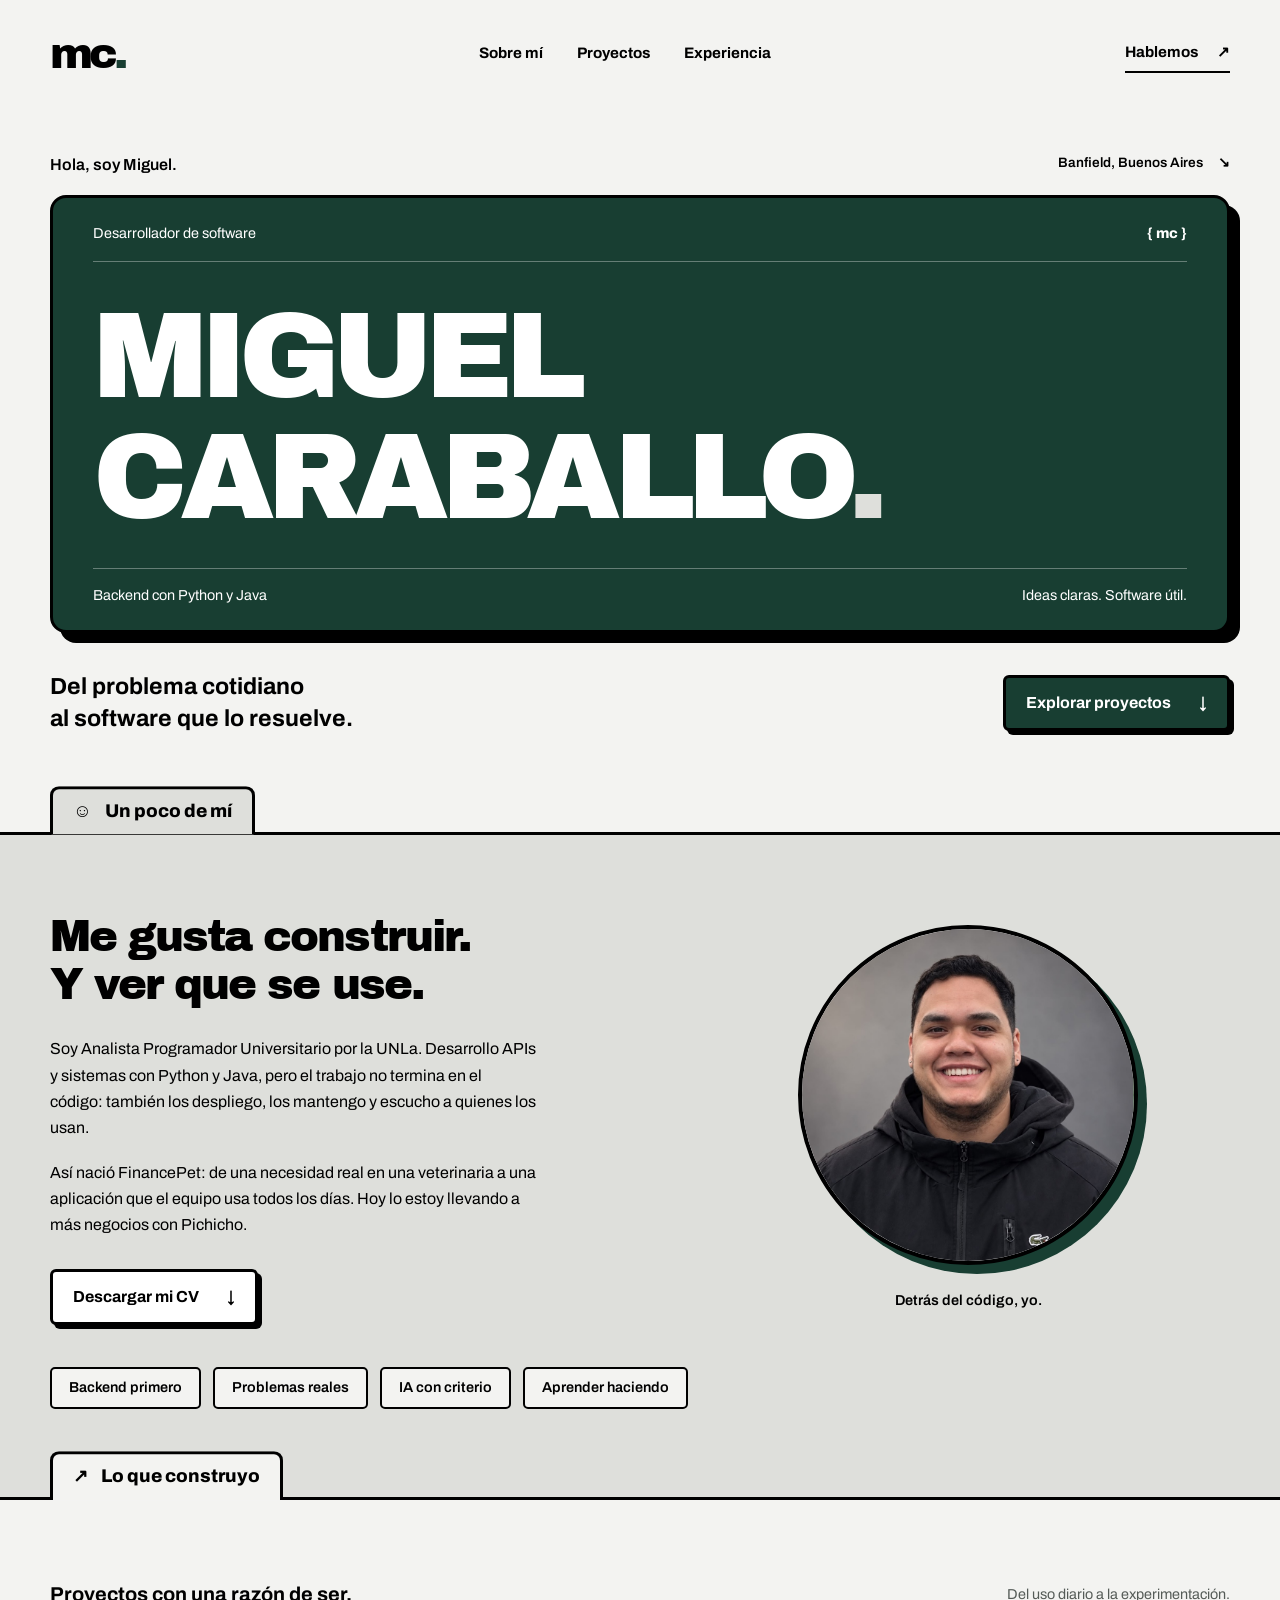
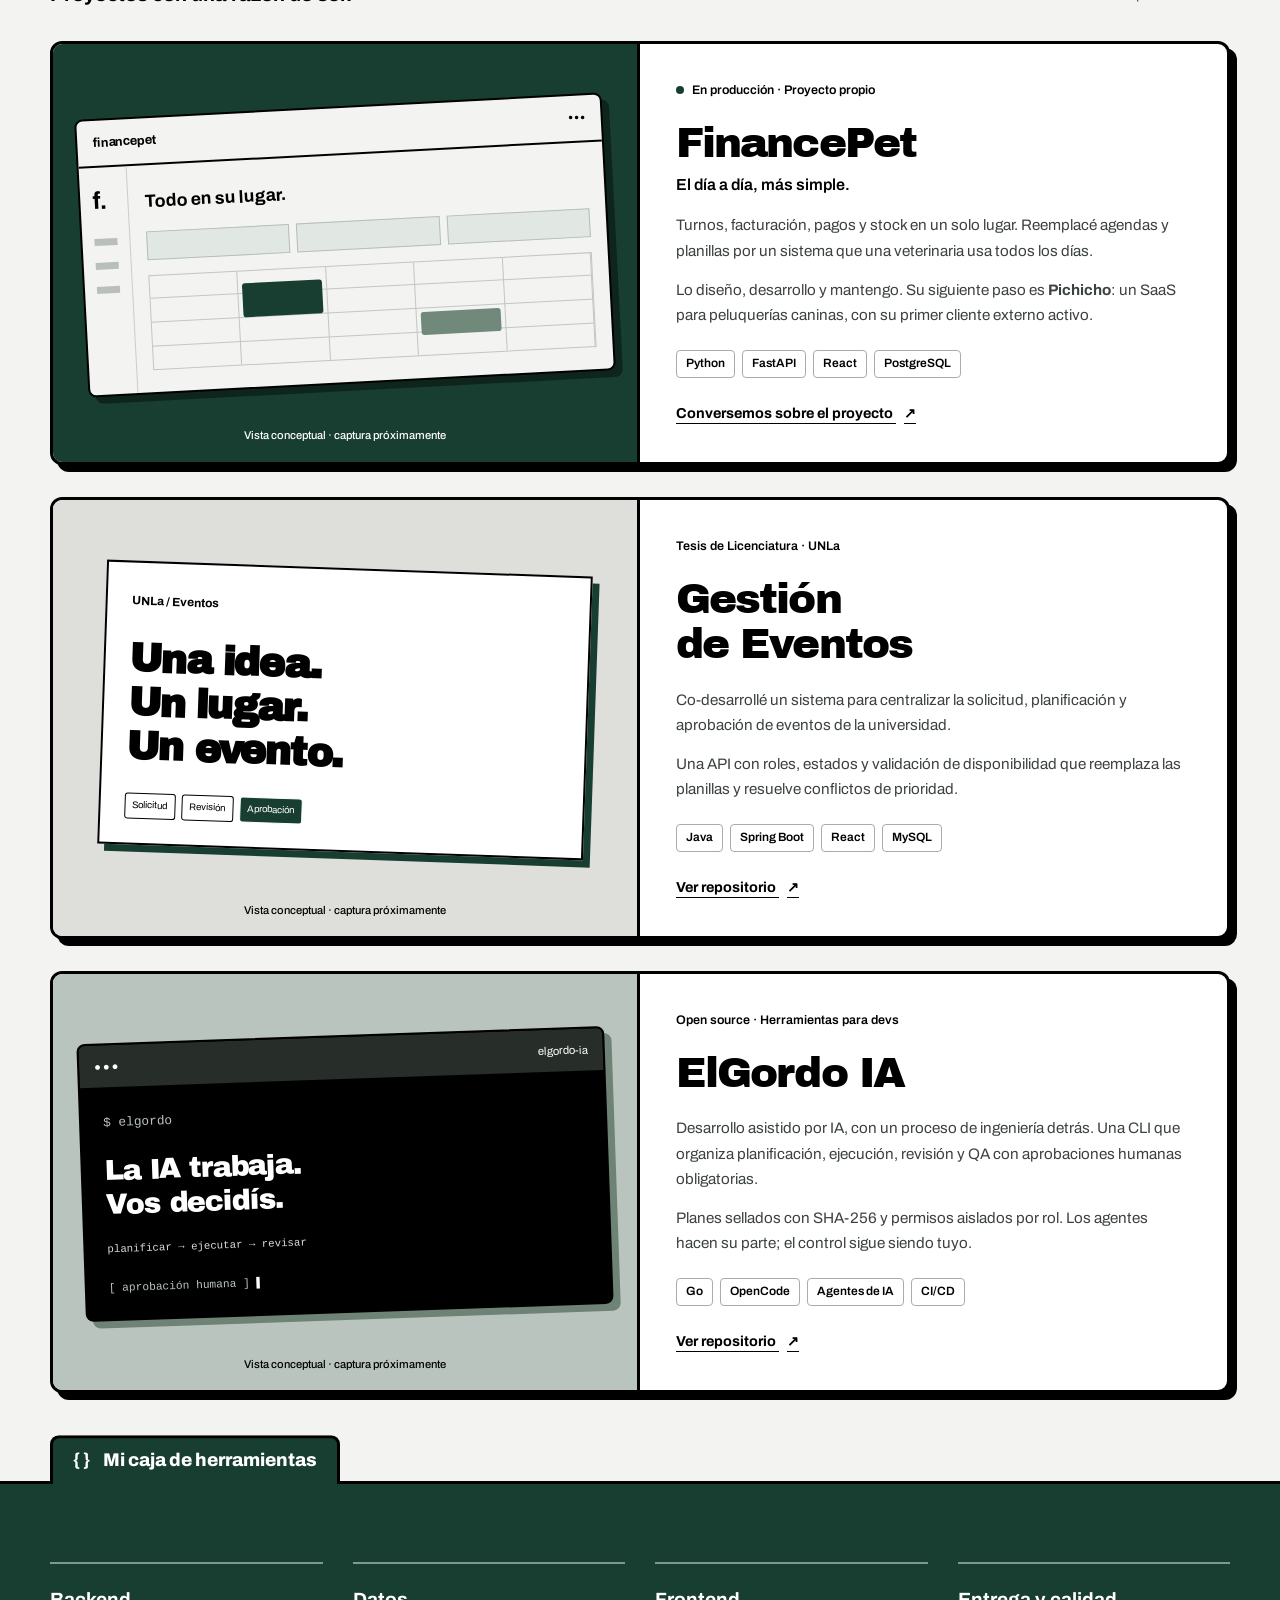
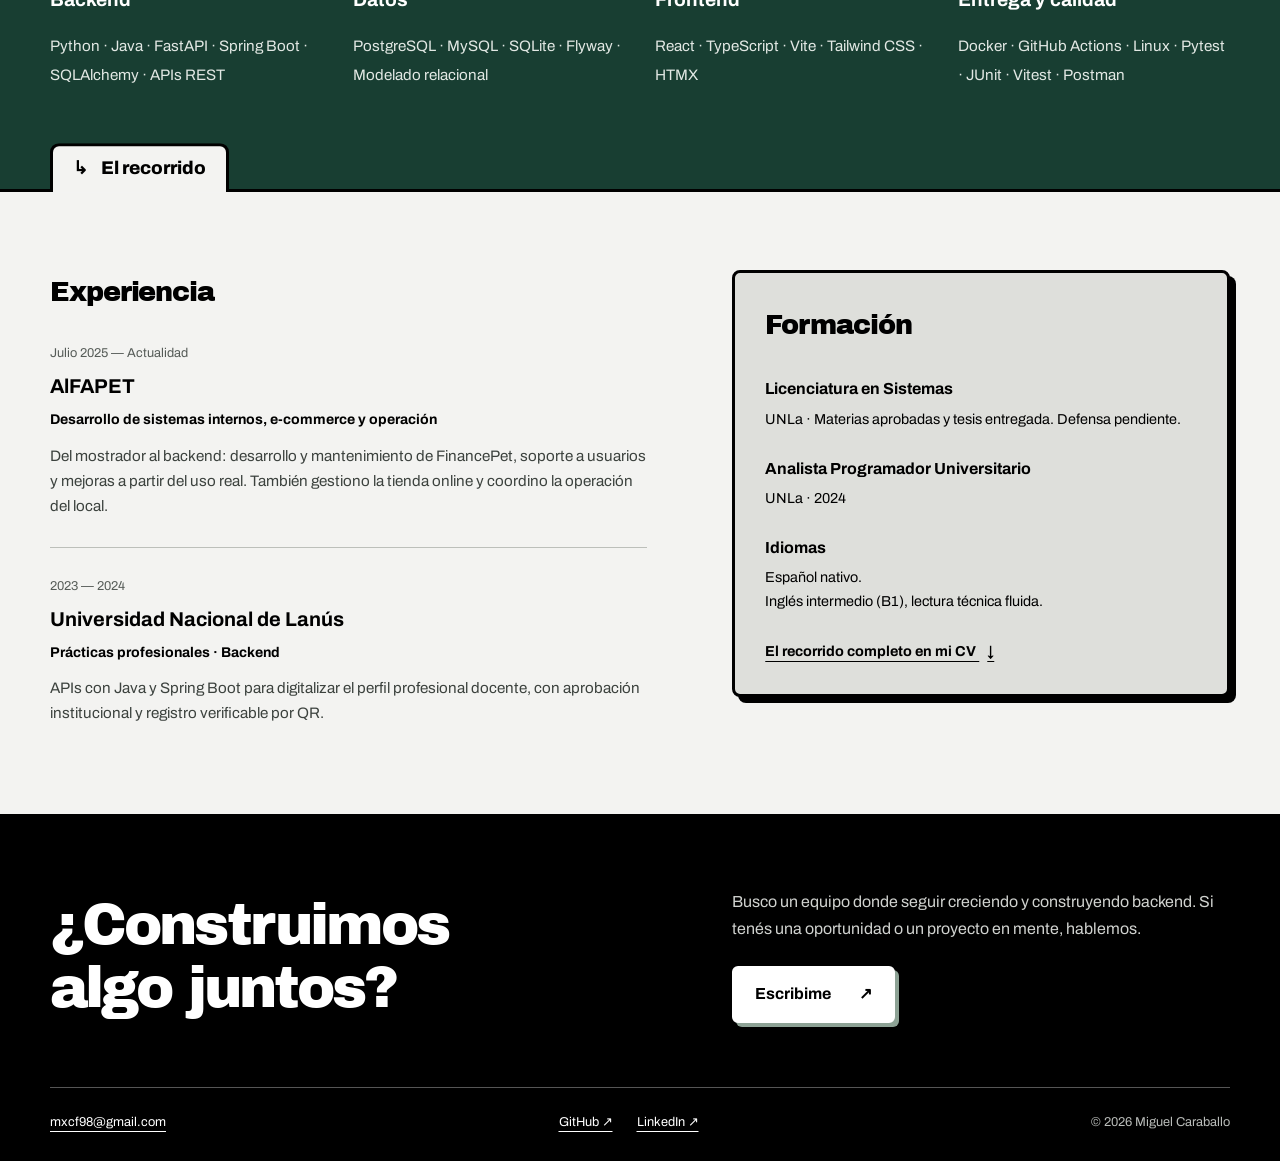
==== index.html @ 1613df88 "Rediseña el portfolio con identidad verde, retrato circular y proyectos visuales" ====
<!doctype html>
<html lang="es">
  <head>
    <meta charset="utf-8" />
    <meta name="viewport" content="width=device-width, initial-scale=1" />
    <title>Miguel Caraballo — Desarrollo de software</title>
    <meta
      name="description"
      content="Soy Miguel, desarrollador backend con Python y Java. Construyo sistemas de gestión, APIs y herramientas para desarrolladores. Conocé mis proyectos."
    />
    <link rel="canonical" href="https://miguelecf.github.io/" />
    <meta property="og:type" content="website" />
    <meta
      property="og:title"
      content="Miguel Caraballo — Desarrollo de software"
    />
    <meta
      property="og:description"
      content="Del problema cotidiano al software que lo resuelve. Python, Java y proyectos propios."
    />
    <meta property="og:url" content="https://miguelecf.github.io/" />
    <meta
      property="og:image"
      content="https://miguelecf.github.io/assets/og.jpg"
    />
    <meta name="theme-color" content="#183e32" />
    <link rel="icon" href="assets/favicon.svg" type="image/svg+xml" />
    <link rel="preconnect" href="https://fonts.googleapis.com" />
    <link rel="preconnect" href="https://fonts.gstatic.com" crossorigin />
    <link
      href="https://fonts.googleapis.com/css2?family=Archivo:wght@400;500;600;700;800;900&family=Archivo+Black&display=swap"
      rel="stylesheet"
    />
    <link rel="stylesheet" href="styles.css" />
  </head>
  <body>
    <a class="skip" href="#contenido">Saltar al contenido</a>
    <header class="site-header wrap">
      <a class="mark" href="#inicio" aria-label="Miguel Caraballo, inicio"
        >mc<span aria-hidden="true">.</span></a
      >
      <nav aria-label="Principal">
        <a href="#sobre-mi">Sobre mí</a><a href="#proyectos">Proyectos</a
        ><a href="#experiencia">Experiencia</a>
      </nav>
      <a class="nav-contact" href="#contacto"
        >Hablemos <span aria-hidden="true">↗</span></a
      >
    </header>
    <main id="contenido">
      <section class="hero wrap" id="inicio" aria-labelledby="nombre">
        <div class="intro">
          <span>Hola, soy Miguel.</span
          ><span>Banfield, Buenos Aires <span aria-hidden="true">↘</span></span>
        </div>
        <div class="nameplate">
          <div class="nameplate-top">
            <span>Desarrollador de software</span
            ><span aria-hidden="true">{ mc }</span>
          </div>
          <h1 id="nombre">
            MIGUEL<br />CARABALLO<span class="name-dot">.</span>
          </h1>
          <div class="nameplate-bottom">
            <span>Backend con Python y Java</span
            ><span>Ideas claras. Software útil.</span>
          </div>
        </div>
        <div class="hero-bottom">
          <p>Del problema cotidiano<br />al software que lo resuelve.</p>
          <a class="button" href="#proyectos"
            >Explorar proyectos <span aria-hidden="true">↓</span></a
          >
        </div>
      </section>

      <section class="about band" id="sobre-mi" aria-labelledby="about-title">
        <div class="wrap">
          <h2 class="section-tab" id="about-title">
            <span aria-hidden="true">☺</span> Un poco de mí
          </h2>
          <div class="about-grid">
            <div class="about-copy">
              <h3>Me gusta construir.<br />Y ver que se use.</h3>
              <p>
                Soy Analista Programador Universitario por la UNLa. Desarrollo
                APIs y sistemas con Python y Java, pero el trabajo no termina en
                el código: también los despliego, los mantengo y escucho a
                quienes los usan.
              </p>
              <p>
                Así nació FinancePet: de una necesidad real en una veterinaria a
                una aplicación que el equipo usa todos los días. Hoy lo estoy
                llevando a más negocios con Pichicho.
              </p>
              <a
                class="button button-light"
                href="assets/CV%20Miguel%20Caraballo%20(ES).pdf"
                download
                >Descargar mi CV <span aria-hidden="true">↓</span></a
              >
            </div>
            <div class="portrait-area">
              <figure class="portrait">
                <img
                  src="assets/miguel-caraballo.jpg"
                  alt="Miguel Caraballo"
                  width="900"
                  height="900"
                />
              </figure>
              <p class="portrait-note">Detrás del código, yo.</p>
            </div>
          </div>
          <ul class="about-tags" aria-label="Mis intereses profesionales">
            <li>Backend primero</li>
            <li>Problemas reales</li>
            <li>IA con criterio</li>
            <li>Aprender haciendo</li>
          </ul>
        </div>
      </section>

      <section
        class="work band"
        id="proyectos"
        aria-labelledby="projects-title"
      >
        <div class="wrap">
          <h2 class="section-tab" id="projects-title">
            <span aria-hidden="true">↗</span> Lo que construyo
          </h2>
          <div class="section-intro">
            <p>Proyectos con una razón de ser.</p>
            <span>Del uso diario a la experimentación.</span>
          </div>
          <article class="project project-featured">
            <!-- Captura: reemplazar el contenido de .project-preview por <img src="assets/projects/financepet.webp" alt="Agenda de turnos de FinancePet" width="1440" height="900" loading="lazy"> -->
            <div class="project-preview preview-finance">
              <div class="preview-window" aria-hidden="true">
                <div class="window-bar">
                  <span>financepet</span><span>•••</span>
                </div>
                <div class="calendar-demo">
                  <div class="demo-rail"><b>f.</b><i></i><i></i><i></i></div>
                  <div class="demo-content">
                    <strong>Todo en su lugar.</strong>
                    <div class="demo-stats"><i></i><i></i><i></i></div>
                    <div class="demo-calendar">
                      <i></i><i></i><i></i><i></i><i></i>
                    </div>
                  </div>
                </div>
              </div>
              <span class="preview-caption"
                >Vista conceptual · captura próximamente</span
              >
            </div>
            <div class="project-copy">
              <p class="project-context">
                <span class="status-dot" aria-hidden="true"></span> En
                producción · Proyecto propio
              </p>
              <h3>
                FinancePet<span class="project-subtitle"
                  >El día a día, más simple.</span
                >
              </h3>
              <p>
                Turnos, facturación, pagos y stock en un solo lugar. Reemplacé
                agendas y planillas por un sistema que una veterinaria usa todos
                los días.
              </p>
              <p>
                Lo diseño, desarrollo y mantengo. Su siguiente paso es
                <strong>Pichicho</strong>: un SaaS para peluquerías caninas, con
                su primer cliente externo activo.
              </p>
              <ul class="stack" aria-label="Tecnologías de FinancePet">
                <li>Python</li>
                <li>FastAPI</li>
                <li>React</li>
                <li>PostgreSQL</li>
              </ul>
              <a
                class="text-link"
                href="mailto:mxcf98@gmail.com?subject=Quiero%20conocer%20FinancePet"
                >Conversemos sobre el proyecto
                <span aria-hidden="true">↗</span></a
              >
            </div>
          </article>
          <article class="project">
            <!-- Captura: usar assets/projects/gestion-eventos.webp. Instrucciones en assets/projects/README.md. -->
            <div class="project-preview preview-events">
              <div class="event-demo" aria-hidden="true">
                <span>UNLa / Eventos</span
                ><strong>Una idea.<br />Un lugar.<br />Un evento.</strong>
                <div class="event-steps">
                  <span>Solicitud</span><span>Revisión</span
                  ><span>Aprobación</span>
                </div>
              </div>
              <span class="preview-caption"
                >Vista conceptual · captura próximamente</span
              >
            </div>
            <div class="project-copy">
              <p class="project-context">Tesis de Licenciatura · UNLa</p>
              <h3>Gestión<br />de Eventos</h3>
              <p>
                Co-desarrollé un sistema para centralizar la solicitud,
                planificación y aprobación de eventos de la universidad.
              </p>
              <p>
                Una API con roles, estados y validación de disponibilidad que
                reemplaza las planillas y resuelve conflictos de prioridad.
              </p>
              <ul class="stack" aria-label="Tecnologías de Gestión de Eventos">
                <li>Java</li>
                <li>Spring Boot</li>
                <li>React</li>
                <li>MySQL</li>
              </ul>
              <a
                class="text-link"
                href="https://github.com/miguelecf/gestion-eventos-mvp"
                >Ver repositorio <span aria-hidden="true">↗</span></a
              >
            </div>
          </article>
          <article class="project">
            <!-- Captura: usar assets/projects/elgordo-ia.webp. Instrucciones en assets/projects/README.md. -->
            <div class="project-preview preview-gordo">
              <div class="terminal-demo" aria-hidden="true">
                <div class="terminal-bar">
                  <span>● ● ●</span><span>elgordo-ia</span>
                </div>
                <div class="terminal-body">
                  <span>$ elgordo</span
                  ><strong>La IA trabaja.<br />Vos decidís.</strong>
                  <p>planificar → ejecutar → revisar</p>
                  <div class="terminal-gate">
                    [ aprobación humana ] <span>▌</span>
                  </div>
                </div>
              </div>
              <span class="preview-caption"
                >Vista conceptual · captura próximamente</span
              >
            </div>
            <div class="project-copy">
              <p class="project-context">
                Open source · Herramientas para devs
              </p>
              <h3>ElGordo IA</h3>
              <p>
                Desarrollo asistido por IA, con un proceso de ingeniería detrás.
                Una CLI que organiza planificación, ejecución, revisión y QA con
                aprobaciones humanas obligatorias.
              </p>
              <p>
                Planes sellados con SHA-256 y permisos aislados por rol. Los
                agentes hacen su parte; el control sigue siendo tuyo.
              </p>
              <ul class="stack" aria-label="Tecnologías de ElGordo IA">
                <li>Go</li>
                <li>OpenCode</li>
                <li>Agentes de IA</li>
                <li>CI/CD</li>
              </ul>
              <a
                class="text-link"
                href="https://github.com/miguelecf/elgordo-ia"
                >Ver repositorio <span aria-hidden="true">↗</span></a
              >
            </div>
          </article>
        </div>
      </section>

      <section
        class="toolbox band"
        id="habilidades"
        aria-labelledby="skills-title"
      >
        <div class="wrap">
          <h2 class="section-tab" id="skills-title">
            <span aria-hidden="true">{ }</span> Mi caja de herramientas
          </h2>
          <div class="skills-grid">
            <div>
              <h3>Backend</h3>
              <p>
                Python · Java · FastAPI · Spring Boot · SQLAlchemy · APIs REST
              </p>
            </div>
            <div>
              <h3>Datos</h3>
              <p>PostgreSQL · MySQL · SQLite · Flyway · Modelado relacional</p>
            </div>
            <div>
              <h3>Frontend</h3>
              <p>React · TypeScript · Vite · Tailwind CSS · HTMX</p>
            </div>
            <div>
              <h3>Entrega y calidad</h3>
              <p>
                Docker · GitHub Actions · Linux · Pytest · JUnit · Vitest ·
                Postman
              </p>
            </div>
          </div>
        </div>
      </section>

      <section
        class="experience band"
        id="experiencia"
        aria-labelledby="experience-title"
      >
        <div class="wrap">
          <h2 class="section-tab" id="experience-title">
            <span aria-hidden="true">↳</span> El recorrido
          </h2>
          <div class="experience-grid">
            <div>
              <h3 class="column-title">Experiencia</h3>
              <article class="job">
                <p class="date">Julio 2025 — Actualidad</p>
                <h4>AlFAPET</h4>
                <p class="job-role">
                  Desarrollo de sistemas internos, e-commerce y operación
                </p>
                <p>
                  Del mostrador al backend: desarrollo y mantenimiento de
                  FinancePet, soporte a usuarios y mejoras a partir del uso
                  real. También gestiono la tienda online y coordino la
                  operación del local.
                </p>
              </article>
              <article class="job">
                <p class="date">2023 — 2024</p>
                <h4>Universidad Nacional de Lanús</h4>
                <p class="job-role">Prácticas profesionales · Backend</p>
                <p>
                  APIs con Java y Spring Boot para digitalizar el perfil
                  profesional docente, con aprobación institucional y registro
                  verificable por QR.
                </p>
              </article>
            </div>
            <aside class="education">
              <h3>Formación</h3>
              <div>
                <h4>Licenciatura en Sistemas</h4>
                <p>
                  UNLa · Materias aprobadas y tesis entregada. Defensa
                  pendiente.
                </p>
              </div>
              <div>
                <h4>Analista Programador Universitario</h4>
                <p>UNLa · 2024</p>
              </div>
              <div>
                <h4>Idiomas</h4>
                <p>
                  Español nativo.<br />Inglés intermedio (B1), lectura técnica
                  fluida.
                </p>
              </div>
              <a
                class="text-link"
                href="assets/CV%20Miguel%20Caraballo%20(ES).pdf"
                download
                >El recorrido completo en mi CV
                <span aria-hidden="true">↓</span></a
              >
            </aside>
          </div>
        </div>
      </section>
    </main>
    <footer id="contacto" class="contact">
      <div class="wrap">
        <div class="contact-grid">
          <h2>¿Construimos<br />algo juntos?</h2>
          <div>
            <p>
              Busco un equipo donde seguir creciendo y construyendo backend. Si
              tenés una oportunidad o un proyecto en mente, hablemos.
            </p>
            <a class="button button-light" href="mailto:mxcf98@gmail.com"
              >Escribime <span aria-hidden="true">↗</span></a
            >
          </div>
        </div>
        <div class="footer-bottom">
          <a href="mailto:mxcf98@gmail.com">mxcf98@gmail.com</a>
          <div>
            <a href="https://github.com/miguelecf">GitHub ↗</a
            ><a href="https://www.linkedin.com/in/miguel-caraballo-/"
              >LinkedIn ↗</a
            >
          </div>
          <span>© 2026 Miguel Caraballo</span>
        </div>
      </div>
    </footer>
  </body>
</html>
---- styles.css ----
:root {
  --black: #000;
  --white: #fff;
  --paper: #f3f3f1;
  --gray: #dedfdb;
  --muted: #555b57;
  --forest: #183e32;
  --line: 3px solid var(--black);
  --display: "Archivo Black", "Arial Black", sans-serif;
  --sans: "Archivo", Arial, sans-serif;
}
*,
*::before,
*::after {
  box-sizing: border-box;
}
html {
  scroll-behavior: smooth;
  scroll-padding-top: 2rem;
}
body {
  margin: 0;
  background: var(--paper);
  color: var(--black);
  font-family: var(--sans);
  font-size: 1rem;
  line-height: 1.65;
  -webkit-font-smoothing: antialiased;
}
h1,
h2,
h3,
h4,
p,
figure {
  margin: 0;
}
a {
  color: inherit;
  text-underline-offset: 5px;
}
button,
a {
  -webkit-tap-highlight-color: transparent;
}
a:hover {
  text-decoration-thickness: 2px;
}
img {
  display: block;
  max-width: 100%;
  height: auto;
}
::selection {
  background: var(--forest);
  color: var(--white);
}
:focus-visible {
  outline: 3px solid currentColor;
  outline-offset: 6px;
}
.wrap {
  width: min(1180px, calc(100% - 96px));
  margin-inline: auto;
}
.skip {
  position: fixed;
  top: 10px;
  left: 10px;
  transform: translateY(-150%);
  background: white;
  border: var(--line);
  padding: 10px;
  z-index: 20;
}
.skip:focus {
  transform: none;
}
.site-header {
  height: 108px;
  display: flex;
  align-items: center;
  justify-content: space-between;
  gap: 24px;
}
.mark {
  font-family: var(--display);
  font-size: 2.7rem;
  letter-spacing: -4px;
  text-decoration: none;
  line-height: 1;
}
.mark span {
  color: var(--forest);
}
nav {
  display: flex;
  gap: 34px;
}
nav a,
.nav-contact {
  font-size: 0.95rem;
  font-weight: 700;
  text-decoration: none;
}
.nav-contact {
  border-bottom: 2px solid;
  padding-block: 5px;
}
.nav-contact span {
  margin-left: 16px;
}
.hero {
  padding-top: 44px;
  padding-bottom: 96px;
}
.intro {
  display: flex;
  justify-content: space-between;
  font-weight: 600;
  margin-bottom: 17px;
}
.intro span:last-child {
  font-size: 0.85rem;
}
.intro span span {
  margin-left: 12px;
}
.nameplate {
  background: var(--forest);
  color: var(--white);
  border: var(--line);
  border-radius: 16px;
  box-shadow: 10px 10px 0 var(--black);
  padding: 24px 40px 22px;
}
.nameplate-top,
.nameplate-bottom {
  display: flex;
  justify-content: space-between;
  gap: 12px;
  font-size: 0.9rem;
}
.nameplate-top {
  border-bottom: 1px solid #ffffff55;
  padding-bottom: 15px;
}
.nameplate-top span:last-child {
  font-weight: 800;
}
h1 {
  font-family: var(--display);
  font-weight: 400;
  line-height: 0.99;
  font-size: clamp(4rem, 9.5vw, 8rem);
  letter-spacing: -0.065em;
  padding: 35px 0 30px;
}
.name-dot {
  color: var(--gray);
}
.nameplate-bottom {
  border-top: 1px solid #ffffff55;
  padding-top: 15px;
}
.hero-bottom {
  display: flex;
  align-items: center;
  justify-content: space-between;
  gap: 24px;
  padding-top: 38px;
}
.hero-bottom p {
  font-size: 1.45rem;
  font-weight: 700;
  line-height: 1.4;
}
.button {
  display: inline-flex;
  align-items: center;
  justify-content: space-between;
  gap: 28px;
  background: var(--forest);
  color: white;
  border: var(--line);
  border-radius: 6px;
  padding: 12px 20px;
  box-shadow: 4px 4px 0 var(--black);
  text-decoration: none;
  font-weight: 700;
  transition:
    transform 0.15s,
    box-shadow 0.15s;
}
.button:hover {
  transform: translate(2px, 2px);
  box-shadow: 2px 2px 0 var(--black);
}
.button-light {
  background: var(--white);
  color: var(--black);
}
.band {
  border-top: var(--line);
  position: relative;
  padding: 78px 0 88px;
}
.section-tab {
  position: absolute;
  top: 0;
  transform: translateY(-100%);
  font-size: 1.15rem;
  line-height: 1.4;
  font-weight: 800;
  padding: 10px 20px;
  border: var(--line);
  border-bottom: 0;
  border-radius: 9px 9px 0 0;
  background: inherit;
}
.section-tab span {
  margin-right: 10px;
}
.about {
  background: var(--gray);
}
.about-grid {
  display: grid;
  grid-template-columns: 1.1fr 1fr;
  gap: 80px;
  align-items: center;
}
.about-copy h3 {
  font-family: var(--display);
  font-weight: 400;
  font-size: clamp(2rem, 3.4vw, 2.8rem);
  line-height: 1.12;
  letter-spacing: -0.045em;
  margin-bottom: 26px;
}
.about-copy p {
  margin-bottom: 18px;
  max-width: 54ch;
}
.about-copy .button {
  margin-top: 12px;
}
.portrait-area {
  justify-self: center;
  text-align: center;
}
.portrait {
  width: 340px;
  max-width: 100%;
  aspect-ratio: 1;
  border: 4px solid black;
  border-radius: 50%;
  overflow: hidden;
  box-shadow: 9px 9px 0 var(--forest);
  background: var(--white);
}
.portrait img {
  width: 100%;
  height: 100%;
  object-fit: cover;
  object-position: center 35%;
}
.portrait-note {
  font-weight: 600;
  font-size: 0.9rem;
  margin-top: 24px;
}
.about-tags {
  display: flex;
  flex-wrap: wrap;
  gap: 12px;
  list-style: none;
  padding: 0;
  margin: 42px 0 0;
}
.about-tags li {
  background: var(--paper);
  border: 2px solid black;
  border-radius: 5px;
  padding: 7px 17px;
  font-weight: 600;
  font-size: 0.9rem;
}
.work {
  background: var(--paper);
}
.section-intro {
  display: flex;
  justify-content: space-between;
  align-items: center;
  gap: 20px;
  margin-bottom: 30px;
}
.section-intro p {
  font-weight: 700;
  font-size: 1.25rem;
}
.section-intro > span {
  font-size: 0.9rem;
  color: var(--muted);
}
.project {
  display: grid;
  grid-template-columns: 1fr 1fr;
  border: var(--line);
  border-radius: 12px;
  overflow: hidden;
  background: var(--white);
  box-shadow: 7px 7px 0 black;
  margin-bottom: 32px;
}
.project:last-child {
  margin-bottom: 0;
}
.project-copy {
  padding: 36px;
}
.project-context {
  font-size: 0.78rem;
  font-weight: 600;
  margin-bottom: 20px;
  display: flex;
  align-items: center;
  gap: 8px;
}
.status-dot {
  width: 8px;
  height: 8px;
  border-radius: 50%;
  background: var(--forest);
  flex-shrink: 0;
}
.project h3 {
  font-family: var(--display);
  font-weight: 400;
  font-size: clamp(2rem, 3.3vw, 2.8rem);
  line-height: 1.08;
  letter-spacing: -0.045em;
  margin-bottom: 20px;
}
.project-subtitle {
  display: block;
  font-family: var(--sans);
  font-size: 1rem;
  letter-spacing: 0;
  font-weight: 600;
  margin-top: 10px;
}
.project-copy > p:not(.project-context) {
  color: #3c423e;
  font-size: 0.95rem;
  margin-bottom: 14px;
}
.stack {
  display: flex;
  gap: 7px;
  flex-wrap: wrap;
  list-style: none;
  padding: 0;
  margin: 22px 0;
}
.stack li {
  border: 1px solid #a7ada9;
  border-radius: 4px;
  padding: 3px 9px;
  font-size: 0.75rem;
  font-weight: 600;
}
.text-link {
  display: inline-block;
  font-weight: 700;
  font-size: 0.9rem;
}
.text-link span {
  margin-left: 8px;
}
.project-preview {
  position: relative;
  min-height: 390px;
  display: flex;
  align-items: center;
  justify-content: center;
  padding: 42px 28px 58px;
  border-right: var(--line);
}
.project-preview > img {
  width: 100%;
  height: auto;
  object-fit: contain;
}
.preview-caption {
  position: absolute;
  bottom: 17px;
  left: 10px;
  right: 10px;
  text-align: center;
  font-size: 0.7rem;
  font-weight: 500;
}
.preview-finance {
  background: var(--forest);
  color: white;
}
.preview-window {
  width: 100%;
  background: var(--paper);
  border: 2px solid black;
  border-radius: 8px;
  color: black;
  box-shadow: 7px 7px 0 #0006;
  transform: rotate(-3deg);
  overflow: hidden;
}
.window-bar {
  display: flex;
  justify-content: space-between;
  padding: 12px 15px;
  border-bottom: 2px solid black;
  font-size: 0.8rem;
  font-weight: 700;
}
.calendar-demo {
  display: flex;
  min-height: 220px;
}
.demo-rail {
  width: 48px;
  padding: 14px 12px;
  border-right: 1px solid #ccc;
}
.demo-rail b {
  font-size: 1.5rem;
}
.demo-rail i {
  display: block;
  height: 7px;
  background: #b9c0ba;
  margin-top: 17px;
}
.demo-content {
  padding: 22px 16px;
  flex: 1;
}
.demo-content > strong {
  font-size: 1.1rem;
}
.demo-stats {
  display: flex;
  gap: 7px;
  margin: 15px 0;
}
.demo-stats i {
  height: 29px;
  border: 1px solid #b5beb7;
  flex: 1;
  background: #e1e7e2;
}
.demo-calendar {
  display: grid;
  grid-template-columns: repeat(5, 1fr);
  height: 95px;
  border: 1px solid #c1c7c2;
  background: repeating-linear-gradient(
    0deg,
    transparent,
    transparent 22px,
    #c1c7c2 23px,
    transparent 24px
  );
}
.demo-calendar i {
  border-right: 1px solid #c1c7c2;
  position: relative;
}
.demo-calendar i:nth-child(2)::after,
.demo-calendar i:nth-child(4)::after {
  content: "";
  position: absolute;
  top: 12px;
  left: 4px;
  right: 4px;
  height: 34px;
  background: var(--forest);
  border-radius: 3px;
}
.demo-calendar i:nth-child(4)::after {
  top: 50px;
  height: 23px;
  background: #70897b;
}
.preview-events {
  background: var(--gray);
}
.event-demo {
  border: 2px solid black;
  background: white;
  padding: 24px;
  width: 92%;
  box-shadow: 7px 7px 0 var(--forest);
  transform: rotate(2deg);
}
.event-demo > span {
  font-size: 0.75rem;
  font-weight: 700;
}
.event-demo > strong {
  display: block;
  font-family: var(--display);
  font-size: 2.5rem;
  line-height: 1.1;
  letter-spacing: -0.045em;
  margin: 24px 0;
}
.event-steps {
  display: flex;
  gap: 6px;
  flex-wrap: wrap;
}
.event-steps span {
  font-size: 0.6rem;
  border: 1px solid;
  padding: 4px 7px;
  border-radius: 3px;
}
.event-steps span:last-child {
  background: var(--forest);
  color: white;
}
.preview-gordo {
  background: #b9c4be;
}
.terminal-demo {
  background: #000;
  color: white;
  border: 2px solid black;
  border-radius: 8px;
  width: 100%;
  overflow: hidden;
  box-shadow: 7px 7px 0 #6f8276;
  transform: rotate(-2deg);
}
.terminal-bar {
  display: flex;
  justify-content: space-between;
  padding: 12px 15px;
  background: #272d29;
  font-size: 0.7rem;
}
.terminal-body {
  padding: 22px;
  font-family: monospace;
}
.terminal-body > span {
  color: #b9c4be;
  font-size: 0.8rem;
}
.terminal-body strong {
  display: block;
  font-family: var(--display);
  font-weight: 400;
  font-size: 1.8rem;
  line-height: 1.2;
  letter-spacing: -0.04em;
  margin: 18px 0;
}
.terminal-body p {
  font-size: 0.67rem;
  color: #d6ded9;
}
.terminal-gate {
  margin-top: 20px;
  font-size: 0.7rem;
  color: #b9c4be;
}
.terminal-gate span {
  color: white;
}
.toolbox {
  background: var(--forest);
  color: white;
  padding-bottom: 100px;
}
.toolbox .section-tab {
  color: white;
}
.skills-grid {
  display: grid;
  grid-template-columns: repeat(4, 1fr);
  gap: 30px;
}
.skills-grid h3 {
  font-size: 1.2rem;
  margin-bottom: 16px;
}
.skills-grid p {
  font-size: 0.95rem;
  color: #e2e8e4;
  line-height: 1.9;
}
.skills-grid > div {
  border-top: 2px solid #7d998a;
  padding-top: 20px;
}
.experience {
  background: var(--paper);
}
.experience-grid {
  display: grid;
  grid-template-columns: 1.2fr 1fr;
  gap: 85px;
}
.column-title,
.education > h3 {
  font-family: var(--display);
  font-weight: 400;
  font-size: 1.7rem;
  letter-spacing: -0.04em;
  margin-bottom: 28px;
}
.job + .job {
  margin-top: 28px;
  padding-top: 28px;
  border-top: 1px solid #bcbfba;
}
.date {
  font-size: 0.8rem;
  color: var(--muted);
  margin-bottom: 8px;
}
.job h4 {
  font-size: 1.25rem;
  line-height: 1.4;
}
.job-role {
  font-size: 0.88rem;
  font-weight: 700;
  margin: 8px 0 12px;
}
.job > p:last-child {
  font-size: 0.95rem;
  color: #3c423e;
}
.education {
  background: var(--gray);
  border: var(--line);
  border-radius: 8px;
  padding: 30px;
  align-self: start;
  box-shadow: 6px 6px 0 black;
}
.education > div {
  margin-bottom: 24px;
}
.education h4 {
  font-size: 1rem;
}
.education p {
  font-size: 0.9rem;
  margin-top: 5px;
}
.contact {
  background: var(--black);
  color: white;
  padding: 72px 0 28px;
  border-top: var(--line);
}
.contact-grid {
  display: grid;
  grid-template-columns: 1.2fr 1fr;
  gap: 85px;
  align-items: center;
}
.contact h2 {
  font-family: var(--display);
  font-weight: 400;
  font-size: clamp(2.3rem, 4.5vw, 3.7rem);
  line-height: 1.1;
  letter-spacing: -0.05em;
}
.contact-grid p {
  color: #d0d2cf;
  margin-bottom: 24px;
}
.contact .button {
  box-shadow: 4px 4px 0 #8da295;
  border-color: #fff;
}
.footer-bottom {
  display: flex;
  justify-content: space-between;
  align-items: center;
  gap: 24px;
  border-top: 1px solid #555;
  margin-top: 64px;
  padding-top: 24px;
  font-size: 0.8rem;
}
.footer-bottom > div {
  display: flex;
  gap: 24px;
}
.footer-bottom > span {
  color: #b9bcb9;
}
@media (min-width: 1500px) {
  h1 {
    font-size: 8.3rem;
  }
}
@media (max-width: 1000px) {
  .wrap {
    width: calc(100% - 56px);
  }
  .about-grid {
    gap: 40px;
  }
  .portrait {
    width: 290px;
  }
  .project-copy {
    padding: 26px;
  }
  .project-preview {
    padding-inline: 20px;
  }
  .experience-grid,
  .contact-grid {
    gap: 40px;
  }
  .skills-grid {
    grid-template-columns: repeat(2, 1fr);
  }
  .event-demo > strong {
    font-size: 2rem;
  }
  .terminal-body {
    padding: 16px;
  }
}
@media (max-width: 700px) {
  .wrap {
    width: calc(100% - 36px);
  }
  .site-header {
    height: auto;
    min-height: 94px;
    flex-wrap: wrap;
    gap: 14px;
    padding-block: 18px;
  }
  .mark {
    font-size: 2.2rem;
  }
  nav {
    order: 3;
    width: 100%;
    justify-content: space-between;
    gap: 12px;
  }
  nav a,
  .nav-contact {
    font-size: 0.8rem;
  }
  .hero {
    padding-top: 28px;
    padding-bottom: 90px;
  }
  .intro {
    font-size: 0.85rem;
  }
  .intro span:last-child {
    font-size: 0.68rem;
  }
  .nameplate {
    padding: 16px 19px;
    border-radius: 10px;
    box-shadow: 6px 6px 0 black;
  }
  .nameplate-top,
  .nameplate-bottom {
    font-size: 0.68rem;
  }
  .nameplate-bottom span:last-child {
    display: none;
  }
  h1 {
    font-size: clamp(2.5rem, 10.8vw, 4.7rem);
    letter-spacing: -0.06em;
    padding: 32px 0;
  }
  .hero-bottom {
    align-items: flex-start;
    flex-direction: column;
    padding-top: 30px;
    gap: 20px;
  }
  .hero-bottom p {
    font-size: 1.2rem;
  }
  .button {
    font-size: 0.9rem;
  }
  .band {
    padding: 52px 0 84px;
  }
  .section-tab {
    font-size: 0.95rem;
    padding: 9px 14px;
  }
  .about-grid {
    grid-template-columns: 1fr;
    gap: 36px;
  }
  .portrait-area {
    grid-row: 1;
  }
  .portrait {
    width: 230px;
  }
  .portrait-note {
    margin-top: 19px;
  }
  .about-copy h3 {
    font-size: 2rem;
  }
  .about-tags {
    margin-top: 30px;
    gap: 8px;
  }
  .about-tags li {
    font-size: 0.75rem;
    padding: 6px 10px;
  }
  .section-intro {
    display: block;
  }
  .section-intro p {
    font-size: 1.1rem;
  }
  .section-intro > span {
    display: block;
    margin-top: 5px;
    font-size: 0.8rem;
  }
  .project {
    grid-template-columns: 1fr;
  }
  .project-preview {
    min-height: 310px;
    border-right: 0;
    border-bottom: var(--line);
    padding: 28px 32px 48px;
  }
  .preview-window,
  .event-demo,
  .terminal-demo {
    max-width: 350px;
  }
  .project-copy {
    padding: 25px;
  }
  .project h3 {
    font-size: 2rem;
  }
  .project-context {
    font-size: 0.73rem;
  }
  .skills-grid {
    gap: 24px;
  }
  .skills-grid h3 {
    font-size: 1.05rem;
  }
  .skills-grid p {
    font-size: 0.85rem;
  }
  .experience-grid,
  .contact-grid {
    grid-template-columns: 1fr;
    gap: 36px;
  }
  .education {
    padding: 24px;
  }
  .contact {
    padding: 48px 0 24px;
  }
  .footer-bottom {
    align-items: flex-start;
    flex-direction: column;
    gap: 18px;
    margin-top: 40px;
  }
  .contact h2 {
    font-size: 2.6rem;
  }
}
@media (prefers-reduced-motion: reduce) {
  html {
    scroll-behavior: auto;
  }
  .button {
    transition: none;
  }
}
/* The tabs belong to their section, not to the transparent inner wrapper. */
.about .section-tab {
  background: var(--gray);
}
.work .section-tab,
.experience .section-tab {
  background: var(--paper);
}
.toolbox .section-tab {
  background: var(--forest);
}
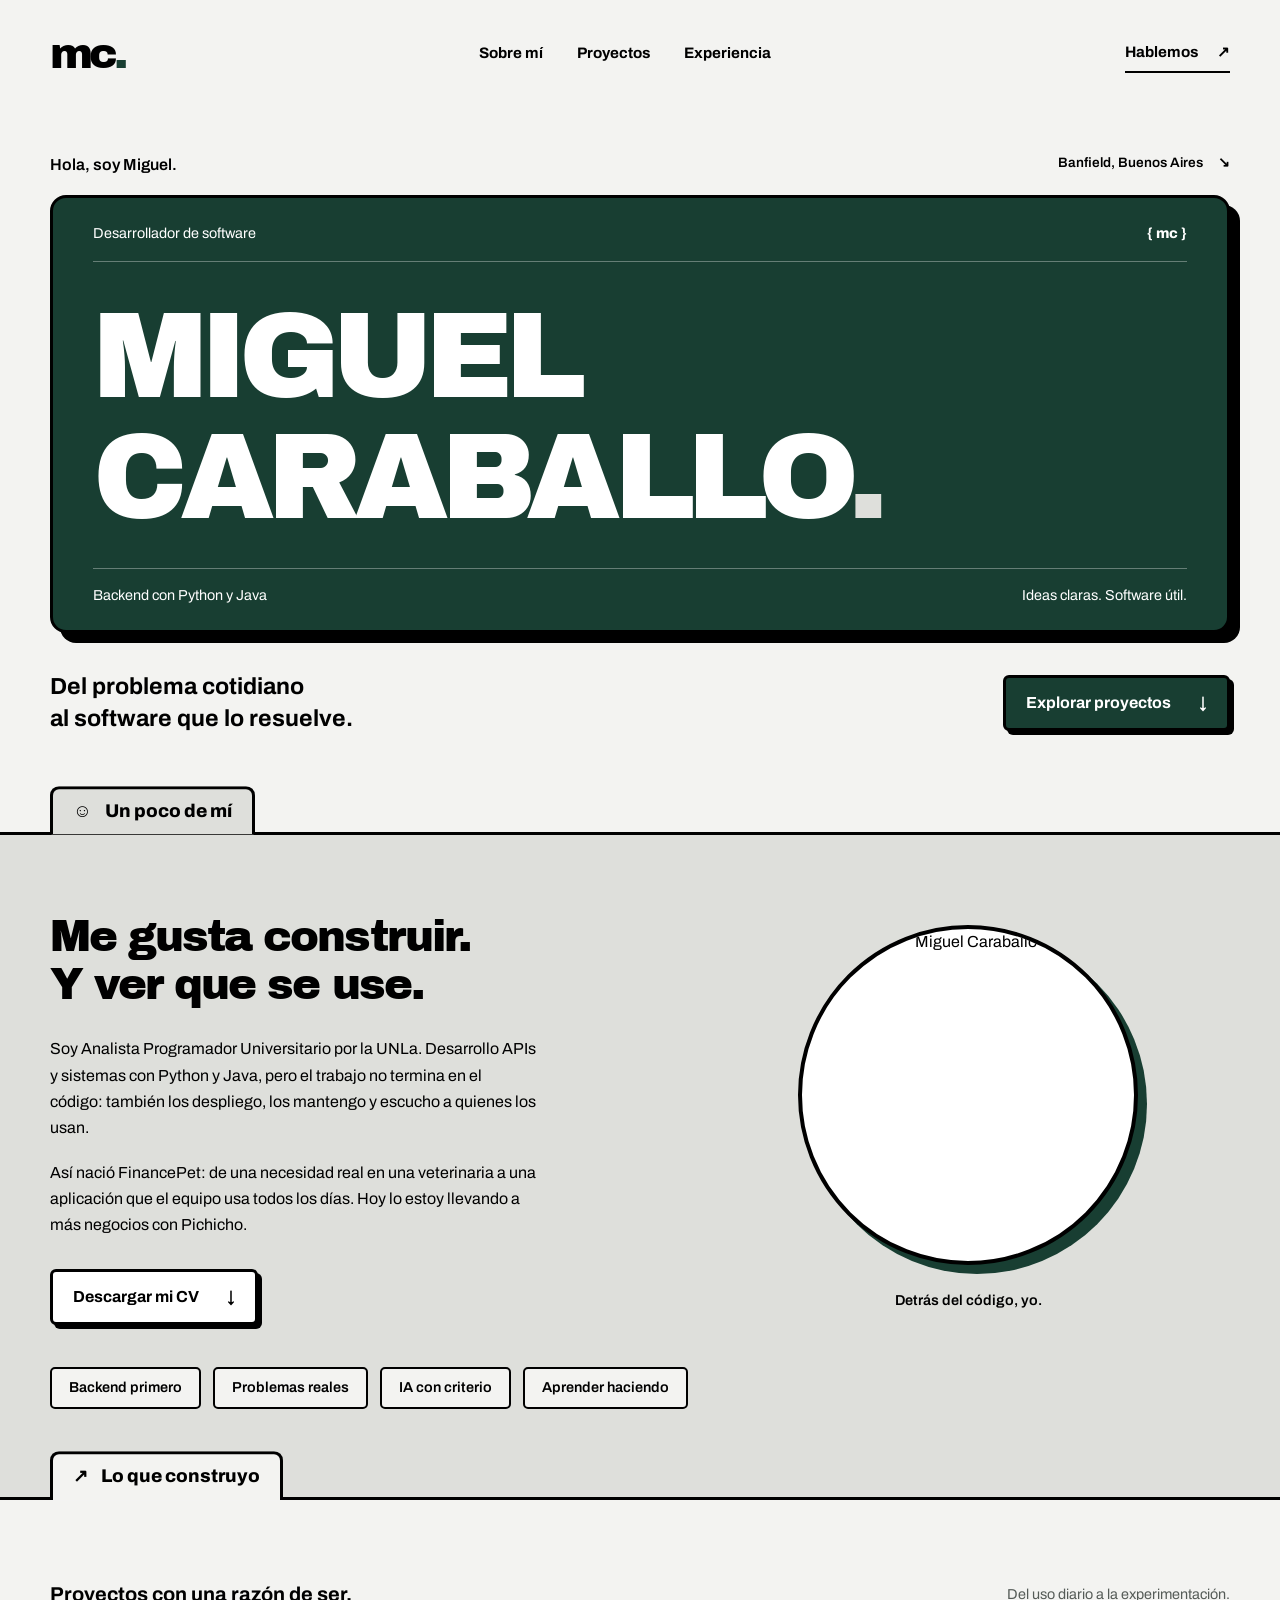
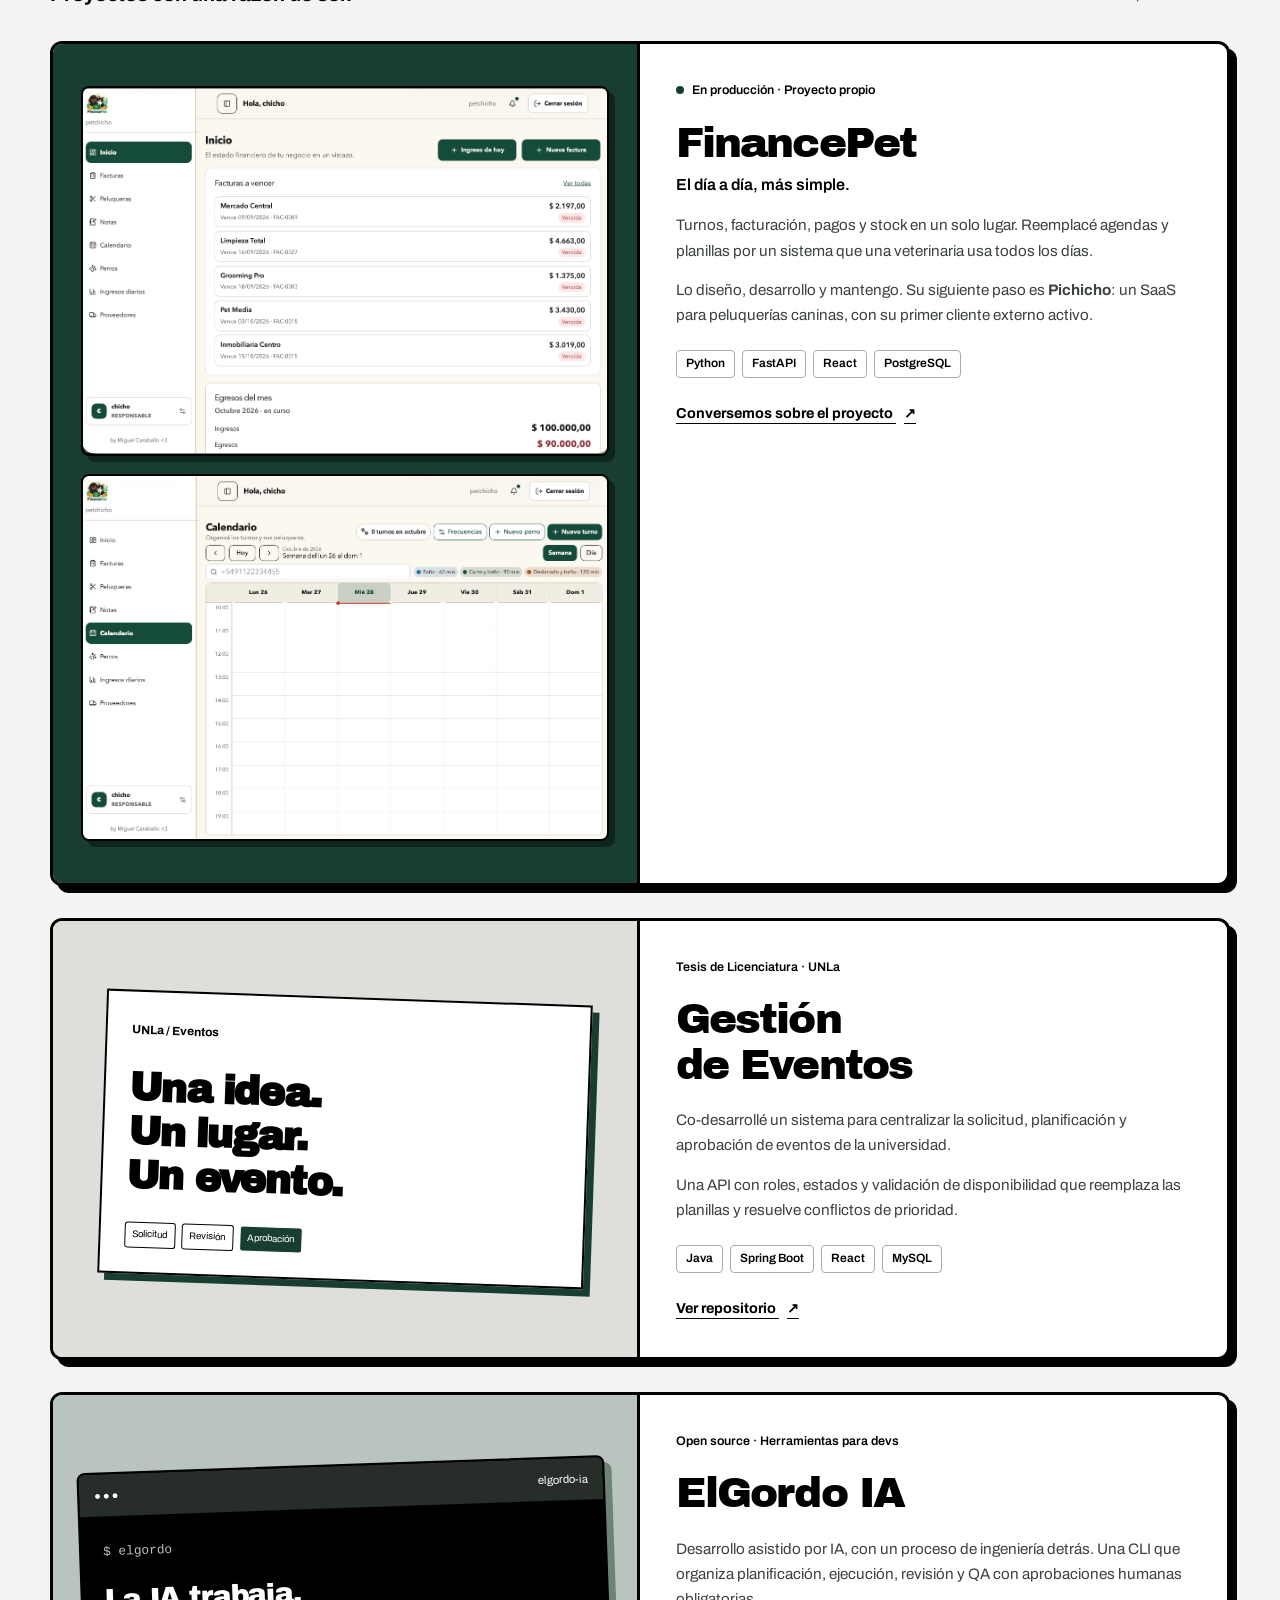
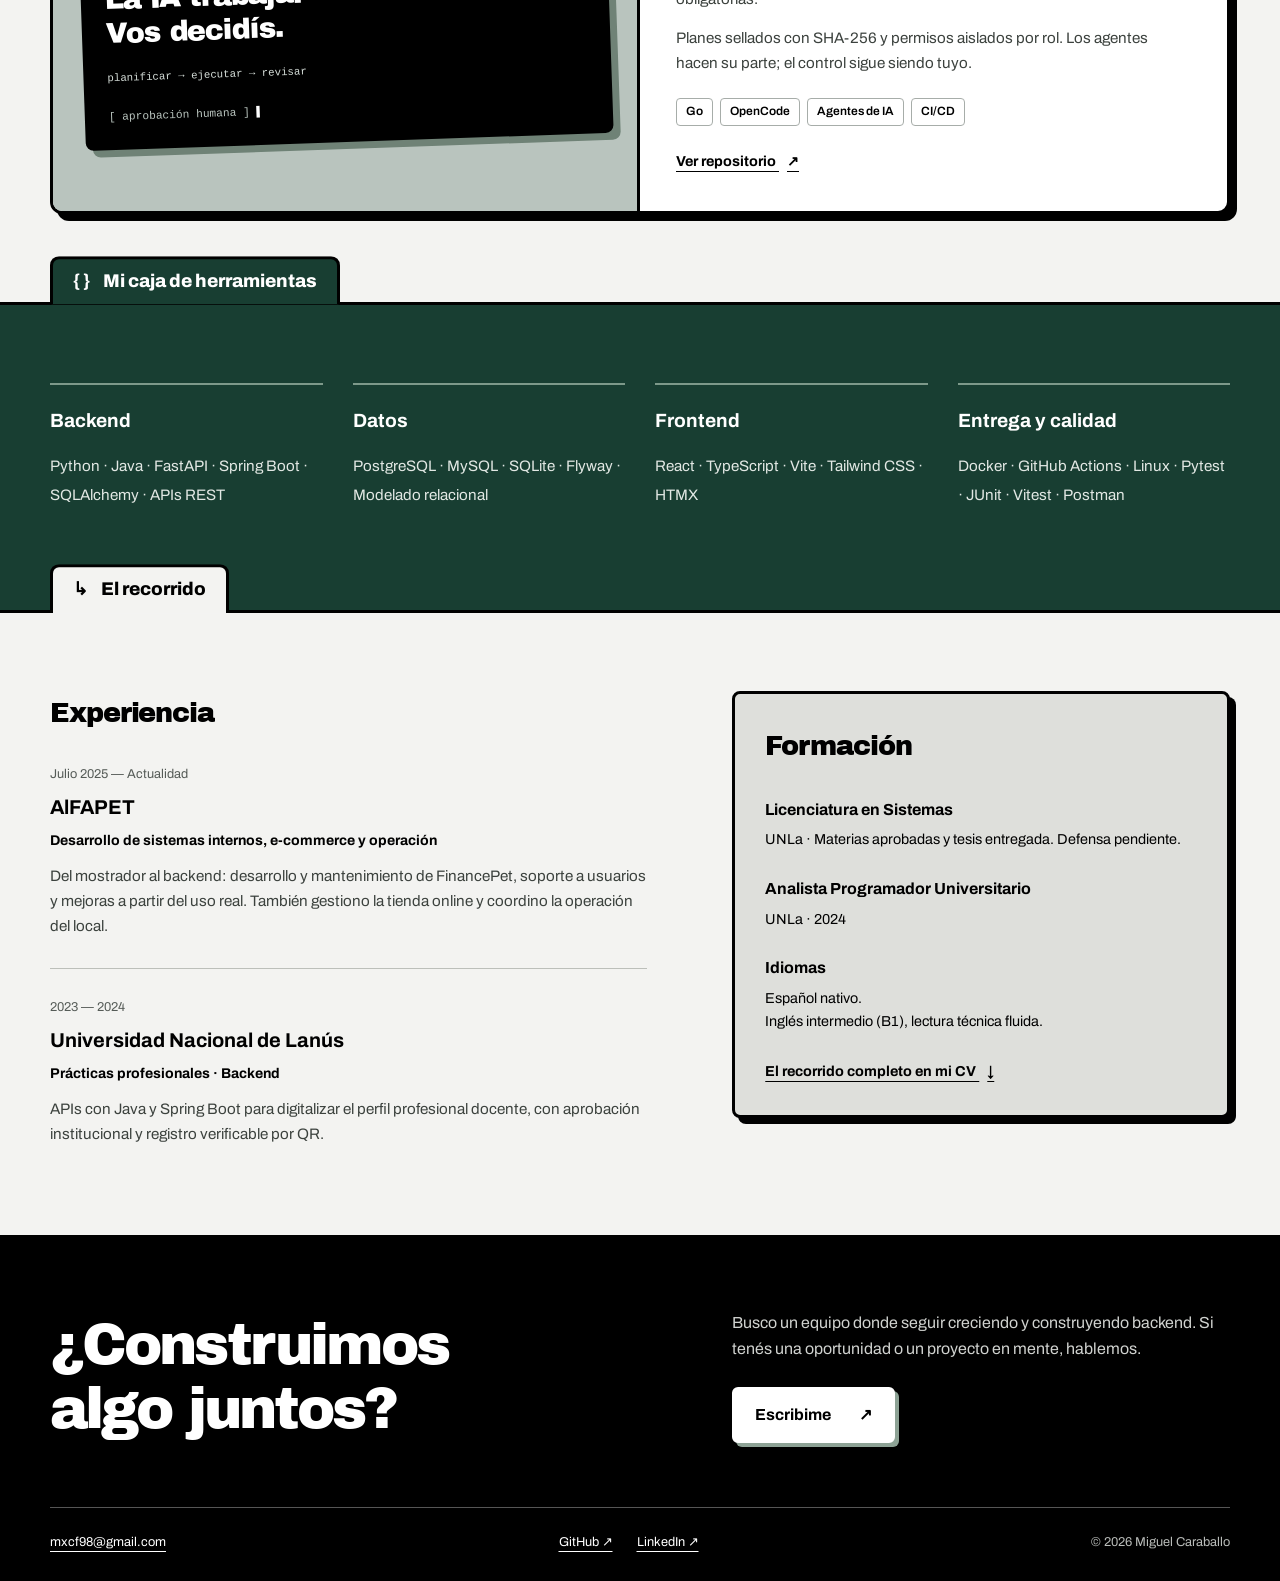
==== commit 1ff4ed9e: "Agregar capturas de FinancePet, quitar leyendas de vista conceptual y comentar HTML y CSS" ====
--- a/index.html
+++ b/index.html
@@ -1,4 +1,9 @@
 <!doctype html>
+<!--
+  Sitio personal de Miguel Caraballo.
+  Cómo editarlo: ver README.md.
+  Estilos en styles.css. Imágenes en assets/img/. CV en assets/docs/.
+-->
 <html lang="es">
   <head>
     <meta charset="utf-8" />
@@ -21,7 +26,7 @@
     <meta property="og:url" content="https://miguelecf.github.io/" />
     <meta
       property="og:image"
-      content="https://miguelecf.github.io/assets/og.jpg"
+      content="https://miguelecf.github.io/assets/img/perfil/og.jpg"
     />
     <meta name="theme-color" content="#183e32" />
     <link rel="icon" href="assets/favicon.svg" type="image/svg+xml" />
@@ -35,6 +40,10 @@
   </head>
   <body>
     <a class="skip" href="#contenido">Saltar al contenido</a>
+
+    <!-- ============================================================
+         MENÚ SUPERIOR
+         ============================================================ -->
     <header class="site-header wrap">
       <a class="mark" href="#inicio" aria-label="Miguel Caraballo, inicio"
         >mc<span aria-hidden="true">.</span></a
@@ -48,6 +57,10 @@
       >
     </header>
     <main id="contenido">
+
+      <!-- ============================================================
+           PORTADA: nombre y frase principal
+           ============================================================ -->
       <section class="hero wrap" id="inicio" aria-labelledby="nombre">
         <div class="intro">
           <span>Hola, soy Miguel.</span
@@ -74,6 +87,10 @@
         </div>
       </section>
 
+
+      <!-- ============================================================
+           SOBRE MÍ: presentación, foto y botón del CV
+           ============================================================ -->
       <section class="about band" id="sobre-mi" aria-labelledby="about-title">
         <div class="wrap">
           <h2 class="section-tab" id="about-title">
@@ -95,7 +112,7 @@
               </p>
               <a
                 class="button button-light"
-                href="assets/CV%20Miguel%20Caraballo%20(ES).pdf"
+                href="assets/docs/cv-miguel-caraballo.pdf"
                 download
                 >Descargar mi CV <span aria-hidden="true">↓</span></a
               >
@@ -103,7 +120,7 @@
             <div class="portrait-area">
               <figure class="portrait">
                 <img
-                  src="assets/miguel-caraballo.jpg"
+                  src="assets/img/perfil/miguel-caraballo.jpg"
                   alt="Miguel Caraballo"
                   width="900"
                   height="900"
@@ -121,6 +138,10 @@
         </div>
       </section>
 
+
+      <!-- ============================================================
+           PROYECTOS: un <article class="project"> por proyecto
+           ============================================================ -->
       <section
         class="work band"
         id="proyectos"
@@ -134,27 +155,27 @@
             <p>Proyectos con una razón de ser.</p>
             <span>Del uso diario a la experimentación.</span>
           </div>
+          <!-- Proyecto: FinancePet (destacado) -->
           <article class="project project-featured">
-            <!-- Captura: reemplazar el contenido de .project-preview por <img src="assets/projects/financepet.webp" alt="Agenda de turnos de FinancePet" width="1440" height="900" loading="lazy"> -->
+            <!-- Capturas de FinancePet (assets/img/proyectos/financepet/).
+                 Para agregar otra, copiá un <img> y cambiá src y alt. -->
             <div class="project-preview preview-finance">
-              <div class="preview-window" aria-hidden="true">
-                <div class="window-bar">
-                  <span>financepet</span><span>•••</span>
-                </div>
-                <div class="calendar-demo">
-                  <div class="demo-rail"><b>f.</b><i></i><i></i><i></i></div>
-                  <div class="demo-content">
-                    <strong>Todo en su lugar.</strong>
-                    <div class="demo-stats"><i></i><i></i><i></i></div>
-                    <div class="demo-calendar">
-                      <i></i><i></i><i></i><i></i><i></i>
-                    </div>
-                  </div>
-                </div>
-              </div>
-              <span class="preview-caption"
-                >Vista conceptual · captura próximamente</span
-              >
+              <div class="preview-shots">
+                <img
+                  src="assets/img/proyectos/financepet/inicio.png"
+                  alt="Pantalla de inicio de FinancePet con facturas a vencer y egresos del mes"
+                  width="1175"
+                  height="820"
+                  loading="lazy"
+                />
+                <img
+                  src="assets/img/proyectos/financepet/calendario.png"
+                  alt="Calendario semanal de turnos de FinancePet"
+                  width="1171"
+                  height="811"
+                  loading="lazy"
+                />
+              </div>
             </div>
             <div class="project-copy">
               <p class="project-context">
@@ -191,7 +212,8 @@
             </div>
           </article>
           <article class="project">
-            <!-- Captura: usar assets/projects/gestion-eventos.webp. Instrucciones en assets/projects/README.md. -->
+            <!-- Proyecto: Gestión de Eventos. Ilustración hecha con HTML.
+                 Para usar capturas reales, ver README.md (carpeta assets/img/proyectos/gestion-eventos/). -->
             <div class="project-preview preview-events">
               <div class="event-demo" aria-hidden="true">
                 <span>UNLa / Eventos</span
@@ -201,9 +223,6 @@
                   ><span>Aprobación</span>
                 </div>
               </div>
-              <span class="preview-caption"
-                >Vista conceptual · captura próximamente</span
-              >
             </div>
             <div class="project-copy">
               <p class="project-context">Tesis de Licenciatura · UNLa</p>
@@ -230,7 +249,8 @@
             </div>
           </article>
           <article class="project">
-            <!-- Captura: usar assets/projects/elgordo-ia.webp. Instrucciones en assets/projects/README.md. -->
+            <!-- Proyecto: ElGordo IA. Ilustración hecha con HTML.
+                 Para usar capturas reales, ver README.md (carpeta assets/img/proyectos/elgordo-ia/). -->
             <div class="project-preview preview-gordo">
               <div class="terminal-demo" aria-hidden="true">
                 <div class="terminal-bar">
@@ -245,9 +265,6 @@
                   </div>
                 </div>
               </div>
-              <span class="preview-caption"
-                >Vista conceptual · captura próximamente</span
-              >
             </div>
             <div class="project-copy">
               <p class="project-context">
@@ -279,6 +296,10 @@
         </div>
       </section>
 
+
+      <!-- ============================================================
+           HABILIDADES: un bloque por categoría
+           ============================================================ -->
       <section
         class="toolbox band"
         id="habilidades"
@@ -314,6 +335,10 @@
         </div>
       </section>
 
+
+      <!-- ============================================================
+           EXPERIENCIA Y FORMACIÓN: un <article class="job"> por trabajo, el más nuevo primero
+           ============================================================ -->
       <section
         class="experience band"
         id="experiencia"
@@ -372,7 +397,7 @@
               </div>
               <a
                 class="text-link"
-                href="assets/CV%20Miguel%20Caraballo%20(ES).pdf"
+                href="assets/docs/cv-miguel-caraballo.pdf"
                 download
                 >El recorrido completo en mi CV
                 <span aria-hidden="true">↓</span></a
@@ -382,6 +407,10 @@
         </div>
       </section>
     </main>
+
+    <!-- ============================================================
+         CONTACTO (pie negro)
+         ============================================================ -->
     <footer id="contacto" class="contact">
       <div class="wrap">
         <div class="contact-grid">
--- a/styles.css
+++ b/styles.css
@@ -1,14 +1,23 @@
+/* ================================================================
+   1. COLORES Y TIPOGRAFÍAS
+   Para cambiar un color en todo el sitio, cambialo solo acá.
+   ================================================================ */
 :root {
-  --black: #000;
-  --white: #fff;
-  --paper: #f3f3f1;
-  --gray: #dedfdb;
-  --muted: #555b57;
-  --forest: #183e32;
-  --line: 3px solid var(--black);
-  --display: "Archivo Black", "Arial Black", sans-serif;
-  --sans: "Archivo", Arial, sans-serif;
-}
+  --black: #000;     /* bordes, sombras, texto y pie de contacto */
+  --white: #fff;     /* fondo de las tarjetas */
+  --paper: #f3f3f1;  /* fondo general */
+  --gray: #dedfdb;   /* fondo de "Sobre mí" y de Formación */
+  --muted: #555b57;  /* texto secundario (fechas, subtítulos) */
+  --forest: #183e32; /* verde de la marca */
+  --line: 3px solid var(--black); /* borde grueso que usan tarjetas y secciones */
+
+  --display: "Archivo Black", "Arial Black", sans-serif; /* títulos */
+  --sans: "Archivo", Arial, sans-serif;                  /* texto */
+}
+
+/* ================================================================
+   2. BASE (aplica a toda la página)
+   ================================================================ */
 *,
 *::before,
 *::after {
@@ -76,6 +85,10 @@
 .skip:focus {
   transform: none;
 }
+
+/* ================================================================
+   3. MENÚ SUPERIOR
+   ================================================================ */
 .site-header {
   height: 108px;
   display: flex;
@@ -110,6 +123,10 @@
 .nav-contact span {
   margin-left: 16px;
 }
+
+/* ================================================================
+   4. PORTADA (placa verde con el nombre)
+   ================================================================ */
 .hero {
   padding-top: 44px;
   padding-bottom: 96px;
@@ -175,6 +192,10 @@
   font-weight: 700;
   line-height: 1.4;
 }
+
+/* ================================================================
+   5. BOTONES
+   ================================================================ */
 .button {
   display: inline-flex;
   align-items: center;
@@ -200,6 +221,10 @@
   background: var(--white);
   color: var(--black);
 }
+
+/* ================================================================
+   6. SECCIONES Y PESTAÑAS DE TÍTULO
+   ================================================================ */
 .band {
   border-top: var(--line);
   position: relative;
@@ -221,6 +246,10 @@
 .section-tab span {
   margin-right: 10px;
 }
+
+/* ================================================================
+   7. SOBRE MÍ
+   ================================================================ */
 .about {
   background: var(--gray);
 }
@@ -286,6 +315,10 @@
   font-weight: 600;
   font-size: 0.9rem;
 }
+
+/* ================================================================
+   8. PROYECTOS
+   ================================================================ */
 .work {
   background: var(--paper);
 }
@@ -385,7 +418,7 @@
   display: flex;
   align-items: center;
   justify-content: center;
-  padding: 42px 28px 58px;
+  padding: 42px 28px;
   border-right: var(--line);
 }
 .project-preview > img {
@@ -393,106 +426,23 @@
   height: auto;
   object-fit: contain;
 }
-.preview-caption {
-  position: absolute;
-  bottom: 17px;
-  left: 10px;
-  right: 10px;
-  text-align: center;
-  font-size: 0.7rem;
-  font-weight: 500;
-}
 .preview-finance {
   background: var(--forest);
-  color: white;
-}
-.preview-window {
+}
+/* Capturas de FinancePet, una debajo de la otra */
+.preview-shots {
+  display: grid;
+  gap: 18px;
   width: 100%;
-  background: var(--paper);
-  border: 2px solid black;
+}
+.preview-shots img {
+  width: 100%;
+  border: 2px solid var(--black);
   border-radius: 8px;
-  color: black;
-  box-shadow: 7px 7px 0 #0006;
-  transform: rotate(-3deg);
-  overflow: hidden;
-}
-.window-bar {
-  display: flex;
-  justify-content: space-between;
-  padding: 12px 15px;
-  border-bottom: 2px solid black;
-  font-size: 0.8rem;
-  font-weight: 700;
-}
-.calendar-demo {
-  display: flex;
-  min-height: 220px;
-}
-.demo-rail {
-  width: 48px;
-  padding: 14px 12px;
-  border-right: 1px solid #ccc;
-}
-.demo-rail b {
-  font-size: 1.5rem;
-}
-.demo-rail i {
-  display: block;
-  height: 7px;
-  background: #b9c0ba;
-  margin-top: 17px;
-}
-.demo-content {
-  padding: 22px 16px;
-  flex: 1;
-}
-.demo-content > strong {
-  font-size: 1.1rem;
-}
-.demo-stats {
-  display: flex;
-  gap: 7px;
-  margin: 15px 0;
-}
-.demo-stats i {
-  height: 29px;
-  border: 1px solid #b5beb7;
-  flex: 1;
-  background: #e1e7e2;
-}
-.demo-calendar {
-  display: grid;
-  grid-template-columns: repeat(5, 1fr);
-  height: 95px;
-  border: 1px solid #c1c7c2;
-  background: repeating-linear-gradient(
-    0deg,
-    transparent,
-    transparent 22px,
-    #c1c7c2 23px,
-    transparent 24px
-  );
-}
-.demo-calendar i {
-  border-right: 1px solid #c1c7c2;
-  position: relative;
-}
-.demo-calendar i:nth-child(2)::after,
-.demo-calendar i:nth-child(4)::after {
-  content: "";
-  position: absolute;
-  top: 12px;
-  left: 4px;
-  right: 4px;
-  height: 34px;
-  background: var(--forest);
-  border-radius: 3px;
-}
-.demo-calendar i:nth-child(4)::after {
-  top: 50px;
-  height: 23px;
-  background: #70897b;
-}
+  box-shadow: 6px 6px 0 #0006;
+}
+
+/* Ilustración de Gestión de Eventos */
 .preview-events {
   background: var(--gray);
 }
@@ -531,6 +481,7 @@
   background: var(--forest);
   color: white;
 }
+/* Ilustración de ElGordo IA (terminal) */
 .preview-gordo {
   background: #b9c4be;
 }
@@ -580,6 +531,10 @@
 .terminal-gate span {
   color: white;
 }
+
+/* ================================================================
+   9. HABILIDADES
+   ================================================================ */
 .toolbox {
   background: var(--forest);
   color: white;
@@ -606,6 +561,10 @@
   border-top: 2px solid #7d998a;
   padding-top: 20px;
 }
+
+/* ================================================================
+   10. EXPERIENCIA Y FORMACIÓN
+   ================================================================ */
 .experience {
   background: var(--paper);
 }
@@ -663,6 +622,10 @@
   font-size: 0.9rem;
   margin-top: 5px;
 }
+
+/* ================================================================
+   11. CONTACTO (pie negro)
+   ================================================================ */
 .contact {
   background: var(--black);
   color: white;
@@ -707,11 +670,16 @@
 .footer-bottom > span {
   color: #b9bcb9;
 }
+
+/* ================================================================
+   12. PANTALLAS GRANDES, TABLET Y CELULAR
+   ================================================================ */
 @media (min-width: 1500px) {
   h1 {
     font-size: 8.3rem;
   }
 }
+/* Tablet */
 @media (max-width: 1000px) {
   .wrap {
     width: calc(100% - 56px);
@@ -742,6 +710,7 @@
     padding: 16px;
   }
 }
+/* Celular */
 @media (max-width: 700px) {
   .wrap {
     width: calc(100% - 36px);
@@ -854,9 +823,8 @@
     min-height: 310px;
     border-right: 0;
     border-bottom: var(--line);
-    padding: 28px 32px 48px;
-  }
-  .preview-window,
+    padding: 28px 32px;
+  }
   .event-demo,
   .terminal-demo {
     max-width: 350px;
@@ -900,6 +868,7 @@
     font-size: 2.6rem;
   }
 }
+/* Usuarios que pidieron menos animaciones en su sistema */
 @media (prefers-reduced-motion: reduce) {
   html {
     scroll-behavior: auto;
@@ -908,7 +877,7 @@
     transition: none;
   }
 }
-/* The tabs belong to their section, not to the transparent inner wrapper. */
+/* Cada pestaña de título toma el color de fondo de su sección */
 .about .section-tab {
   background: var(--gray);
 }
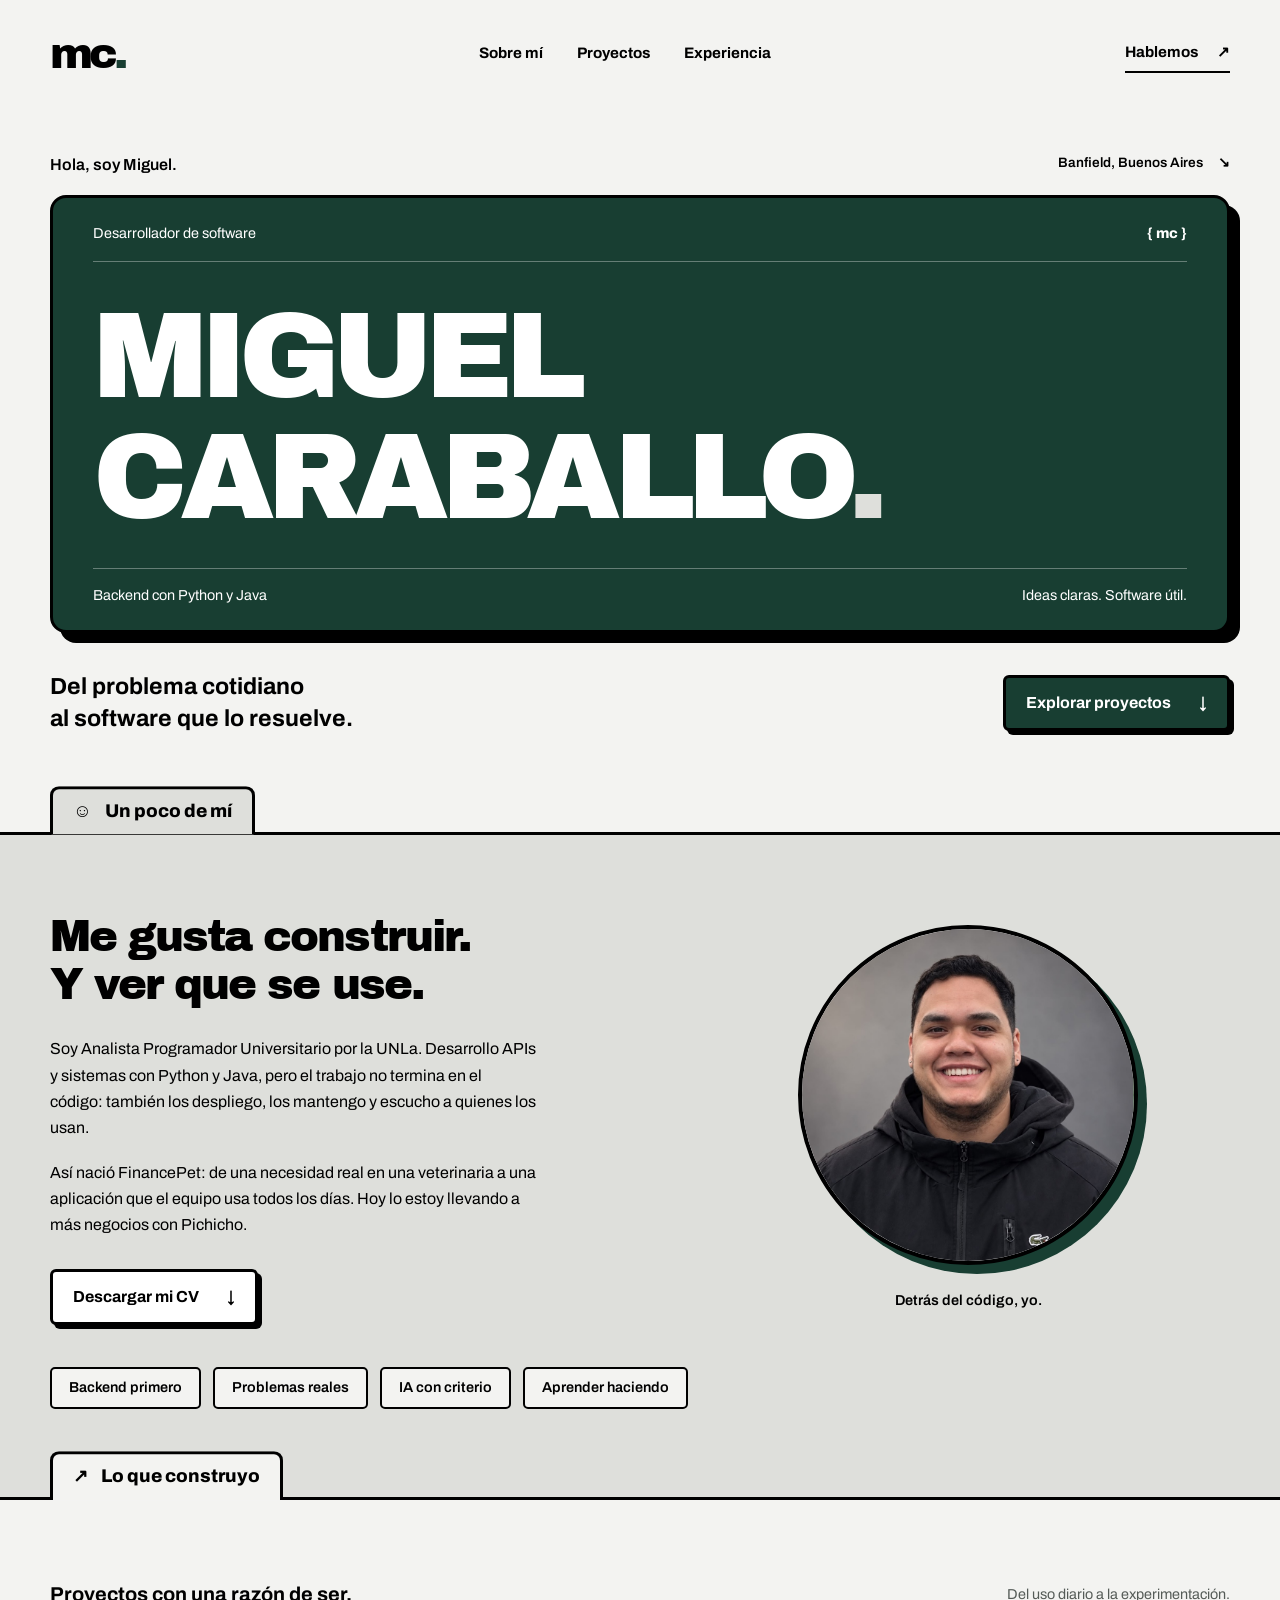
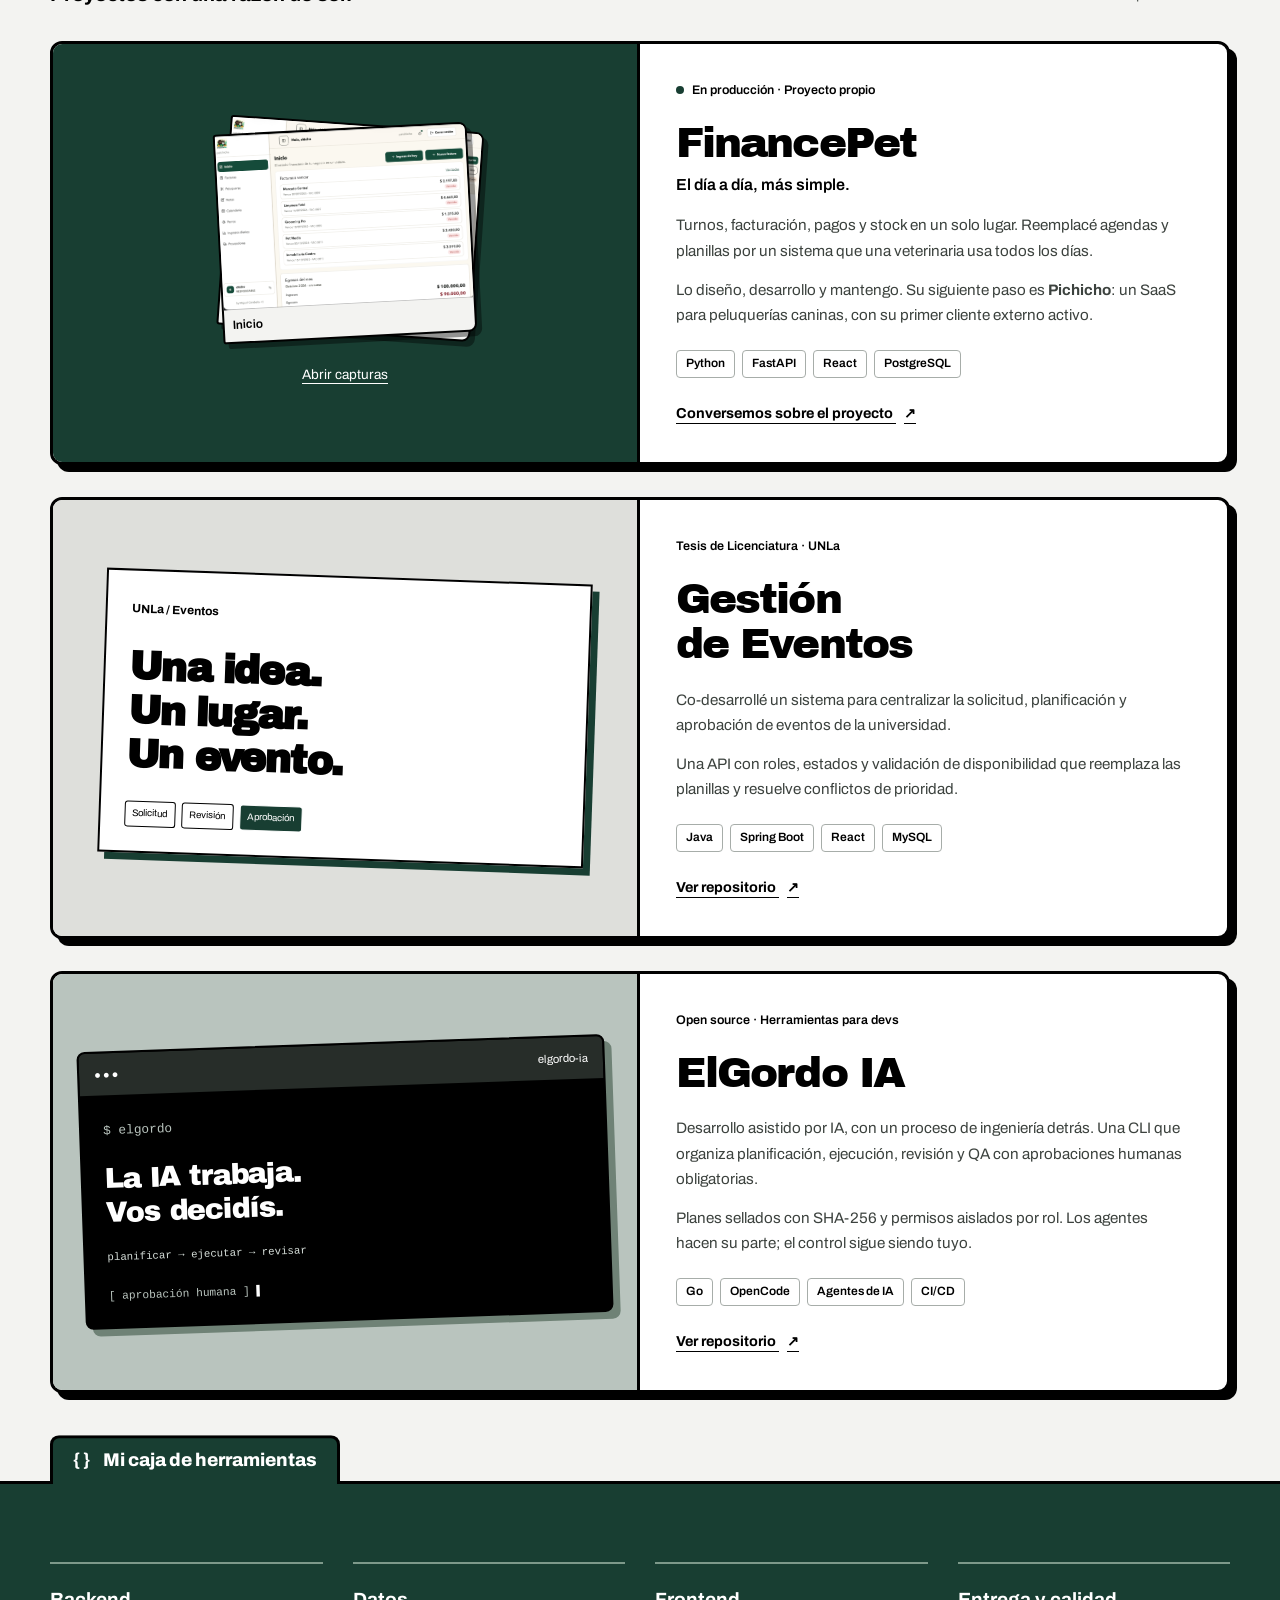
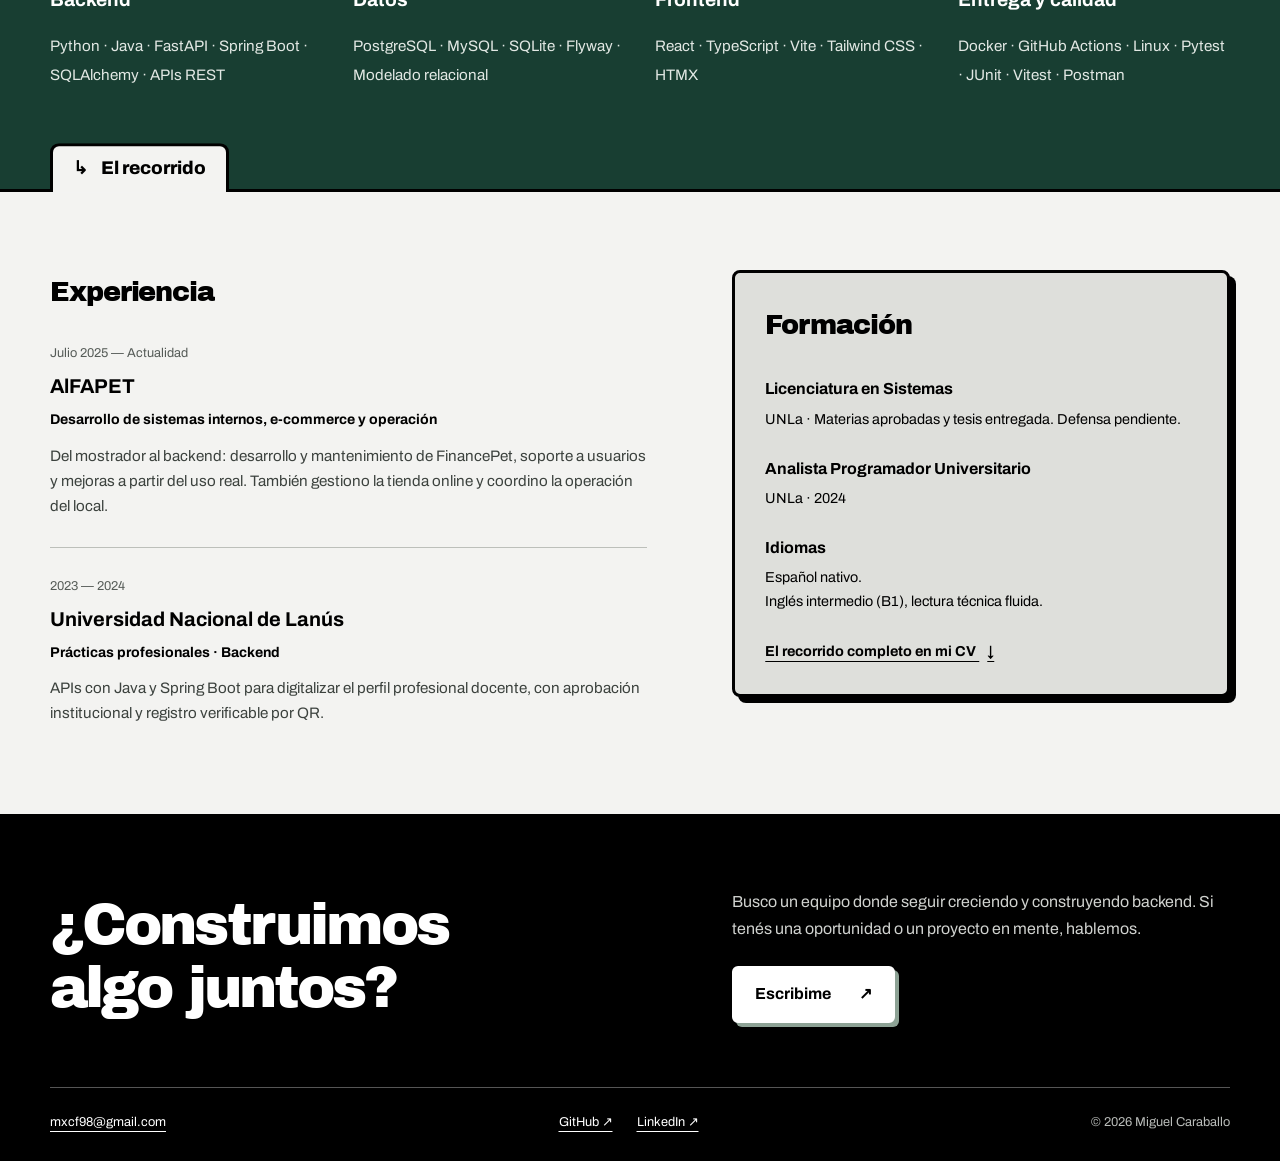
==== commit 12fd3f80: "Mostrar capturas de FinancePet como libro desplegable" ====
--- a/index.html
+++ b/index.html
@@ -157,25 +157,36 @@
           </div>
           <!-- Proyecto: FinancePet (destacado) -->
           <article class="project project-featured">
-            <!-- Capturas de FinancePet (assets/img/proyectos/financepet/).
-                 Para agregar otra, copiá un <img> y cambiá src y alt. -->
+            <!-- Libro de capturas: se abre dentro de la tarjeta, sin modal. -->
             <div class="project-preview preview-finance">
-              <div class="preview-shots">
-                <img
-                  src="assets/img/proyectos/financepet/inicio.png"
-                  alt="Pantalla de inicio de FinancePet con facturas a vencer y egresos del mes"
-                  width="1175"
-                  height="820"
-                  loading="lazy"
-                />
-                <img
-                  src="assets/img/proyectos/financepet/calendario.png"
-                  alt="Calendario semanal de turnos de FinancePet"
-                  width="1171"
-                  height="811"
-                  loading="lazy"
-                />
-              </div>
+              <details class="capture-book">
+                <summary>
+                  <span class="book-pages">
+                    <span class="book-page">
+                      <img
+                        src="assets/img/proyectos/financepet/inicio.png"
+                        alt="Pantalla de inicio de FinancePet con facturas a vencer y egresos del mes"
+                        width="1175"
+                        height="820"
+                        loading="lazy"
+                      />
+                      <span class="book-caption">Inicio</span>
+                    </span>
+                    <span class="book-page">
+                      <img
+                        src="assets/img/proyectos/financepet/calendario.png"
+                        alt="Calendario semanal de turnos de FinancePet"
+                        width="1171"
+                        height="811"
+                        loading="lazy"
+                      />
+                      <span class="book-caption">Calendario</span>
+                    </span>
+                  </span>
+                  <span class="book-action book-action-open">Abrir capturas</span>
+                  <span class="book-action book-action-close">Cerrar capturas</span>
+                </summary>
+              </details>
             </div>
             <div class="project-copy">
               <p class="project-context">
--- a/styles.css
+++ b/styles.css
@@ -429,17 +429,89 @@
 .preview-finance {
   background: var(--forest);
 }
-/* Capturas de FinancePet, una debajo de la otra */
-.preview-shots {
+/* Libro compacto: ambas páginas se despliegan dentro de la tarjeta. */
+.capture-book {
+  width: 100%;
+  min-width: 0;
+}
+.capture-book summary {
+  list-style: none;
+  cursor: pointer;
+  padding: 12px 0;
+  border-radius: 4px;
+}
+.capture-book summary::-webkit-details-marker {
+  display: none;
+}
+.capture-book summary:focus-visible {
+  outline: 3px solid var(--white);
+  outline-offset: 8px;
+}
+.book-pages {
   display: grid;
-  gap: 18px;
+  grid-template-columns: minmax(0, 1fr);
+  max-width: 270px;
+  margin: 0 auto;
+  padding: 8px;
+}
+.book-page {
+  grid-area: 1 / 1;
+  min-width: 0;
+  background: var(--paper);
+  border: 2px solid var(--black);
+  border-radius: 3px 8px 8px 3px;
+  box-shadow: 5px 5px 0 #0006;
+  overflow: hidden;
+  transform: rotate(4deg) translate(5px, -5px);
+  transition: transform 220ms ease;
+}
+.book-page:first-child {
+  z-index: 1;
+  transform: rotate(-3deg);
+}
+.book-page img {
+  display: block;
   width: 100%;
-}
-.preview-shots img {
-  width: 100%;
-  border: 2px solid var(--black);
-  border-radius: 8px;
-  box-shadow: 6px 6px 0 #0006;
+  height: auto;
+}
+.book-caption {
+  display: block;
+  padding: 6px 8px;
+  font-size: 0.75rem;
+  font-weight: 600;
+}
+.book-action {
+  display: block;
+  margin-top: 18px;
+  color: var(--white);
+  text-align: center;
+  font-size: 0.85rem;
+  text-decoration: underline;
+  text-underline-offset: 4px;
+}
+.book-action-close,
+.capture-book[open] .book-action-open {
+  display: none;
+}
+.capture-book[open] .book-action-close {
+  display: block;
+}
+.capture-book[open] .book-pages {
+  max-width: none;
+  grid-template-columns: repeat(2, minmax(0, 1fr));
+  gap: 4px;
+}
+.capture-book[open] .book-page {
+  grid-area: auto;
+  transform: none;
+}
+.capture-book[open] .book-page:first-child {
+  border-radius: 8px 3px 3px 8px;
+}
+@media (prefers-reduced-motion: reduce) {
+  .book-page {
+    transition: none;
+  }
 }
 
 /* Ilustración de Gestión de Eventos */
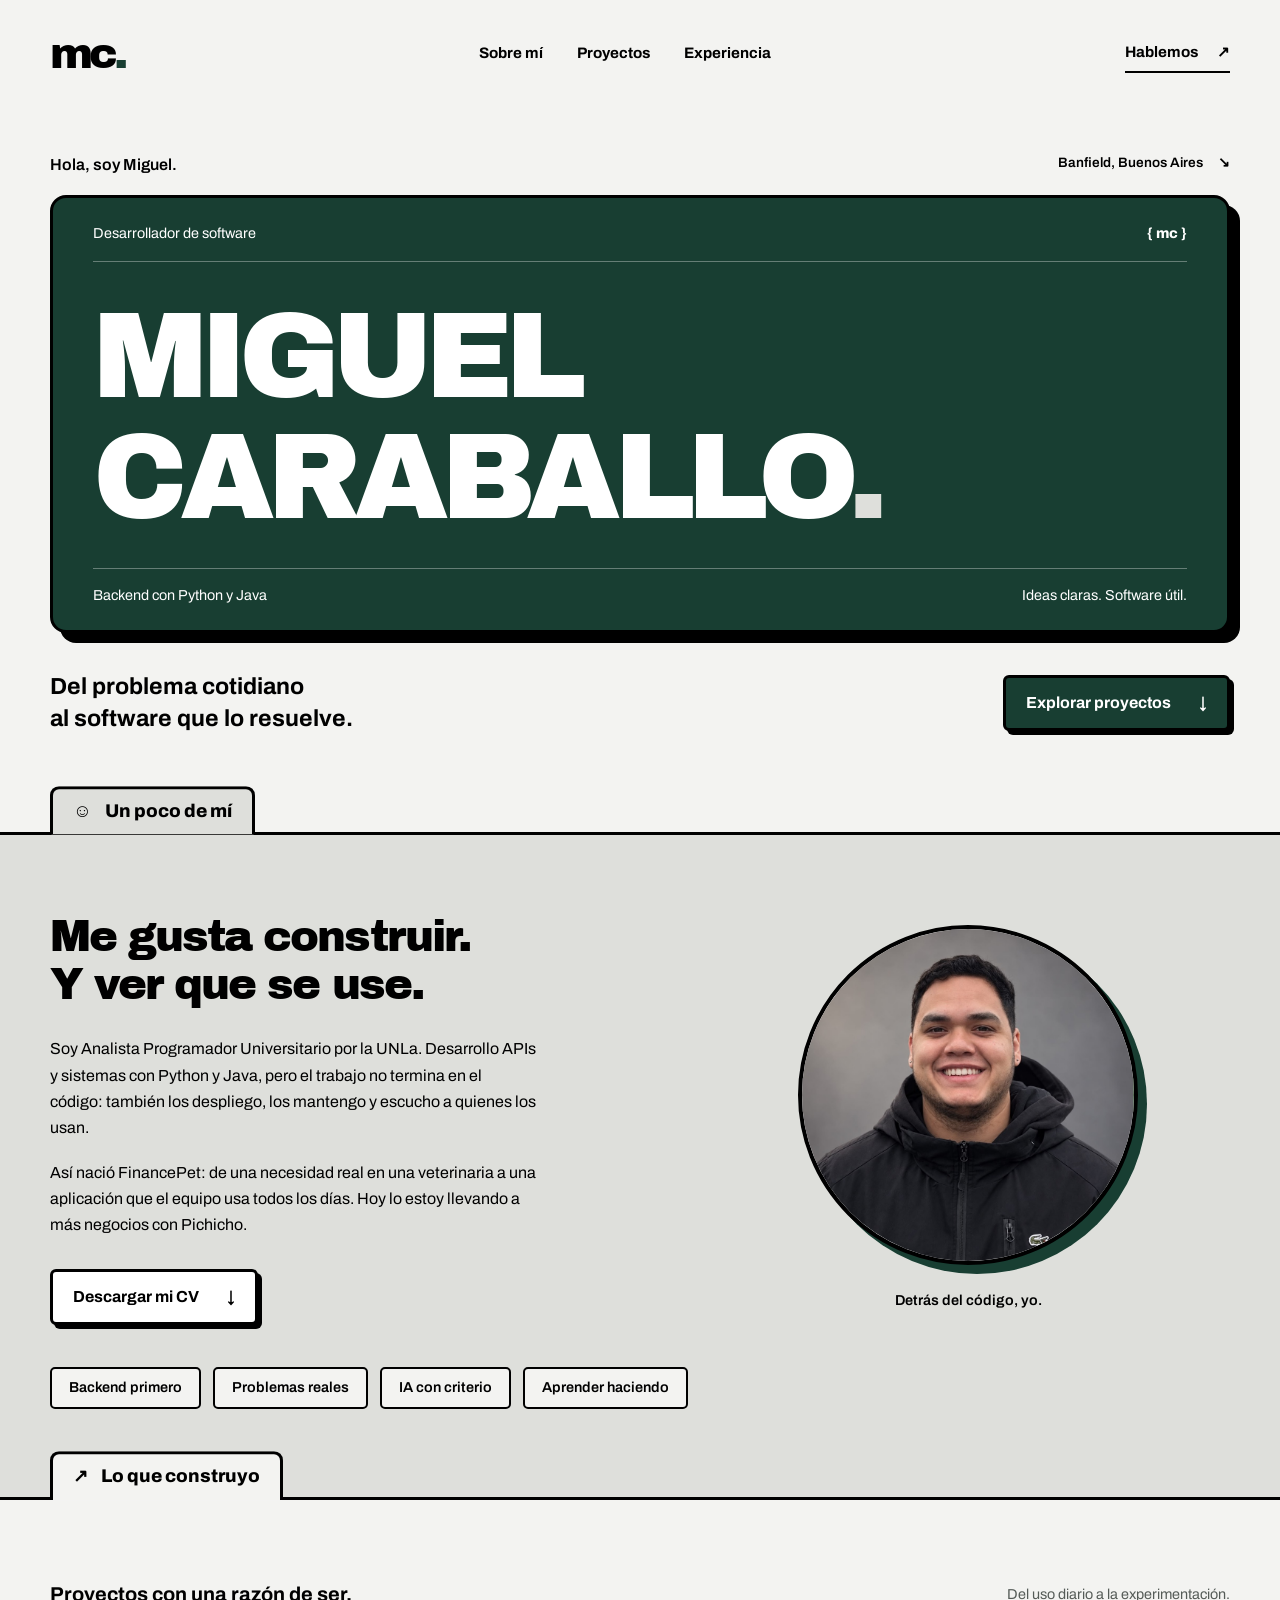
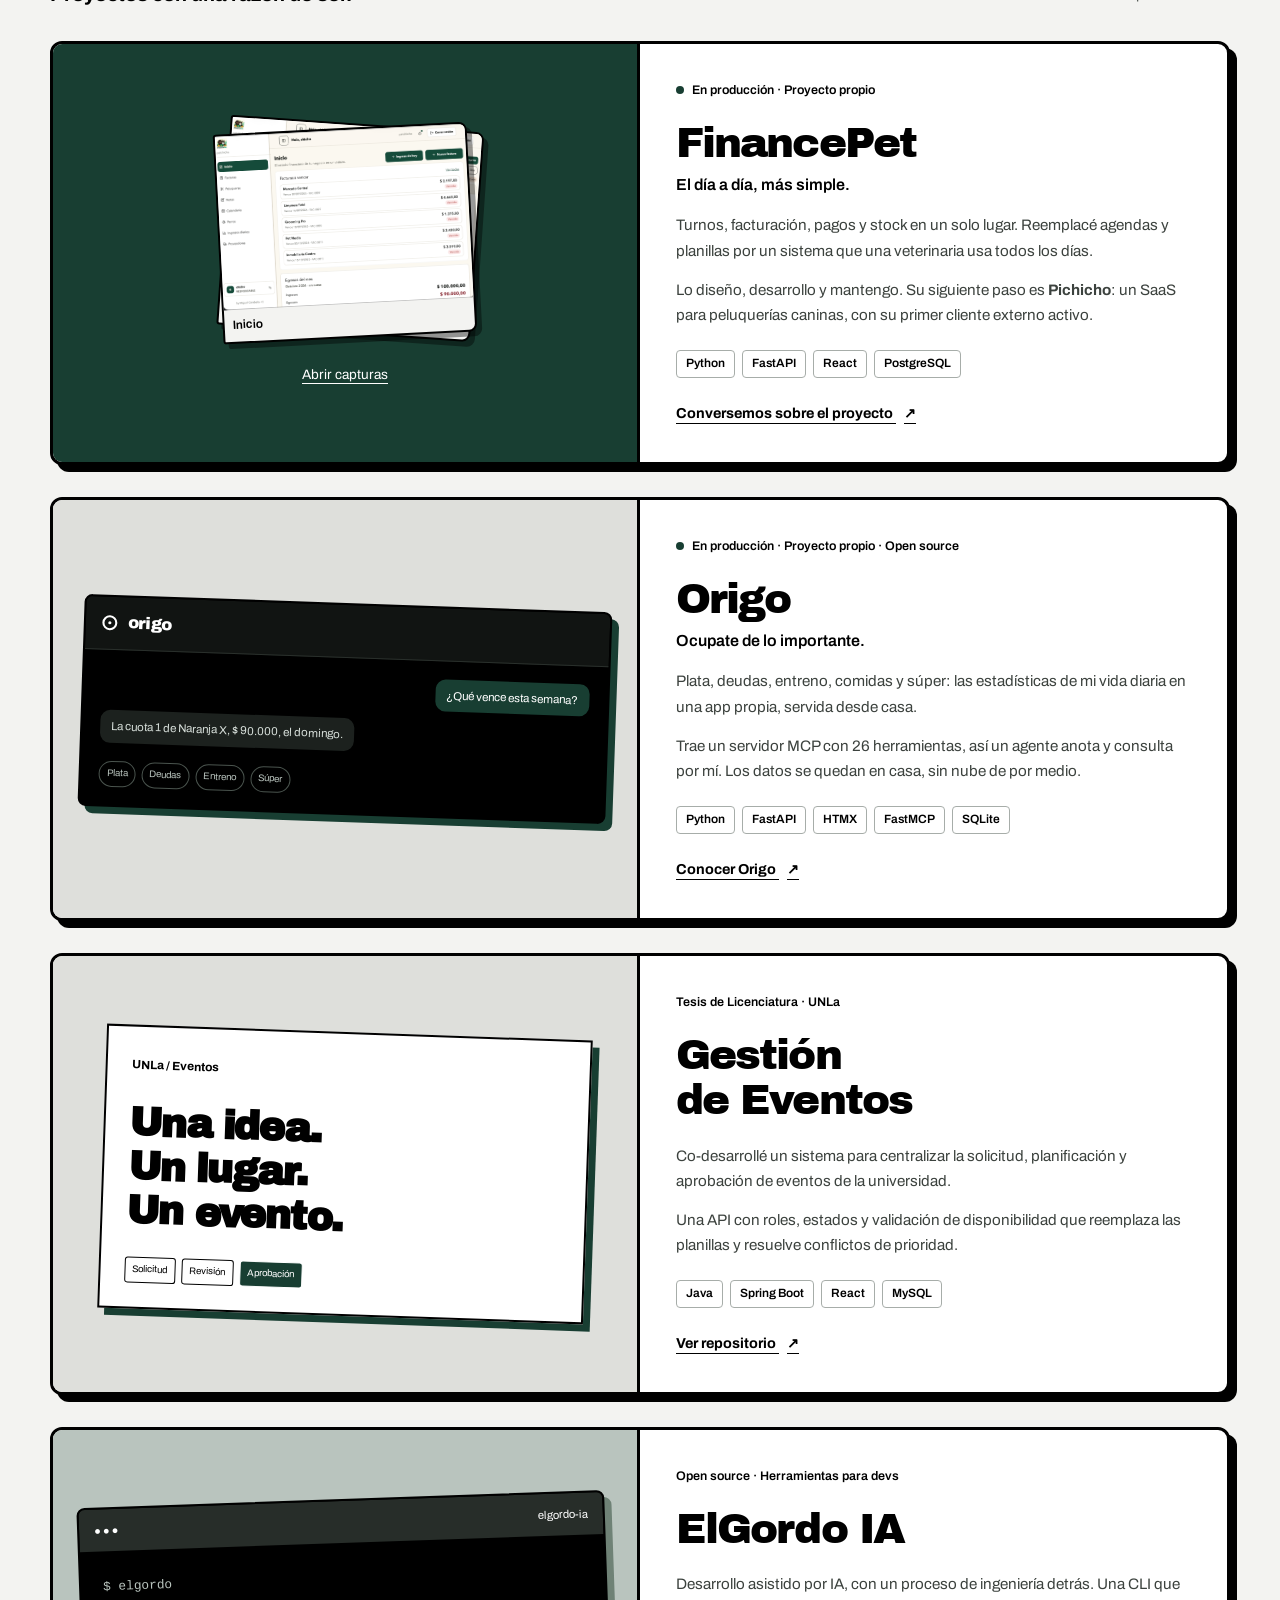
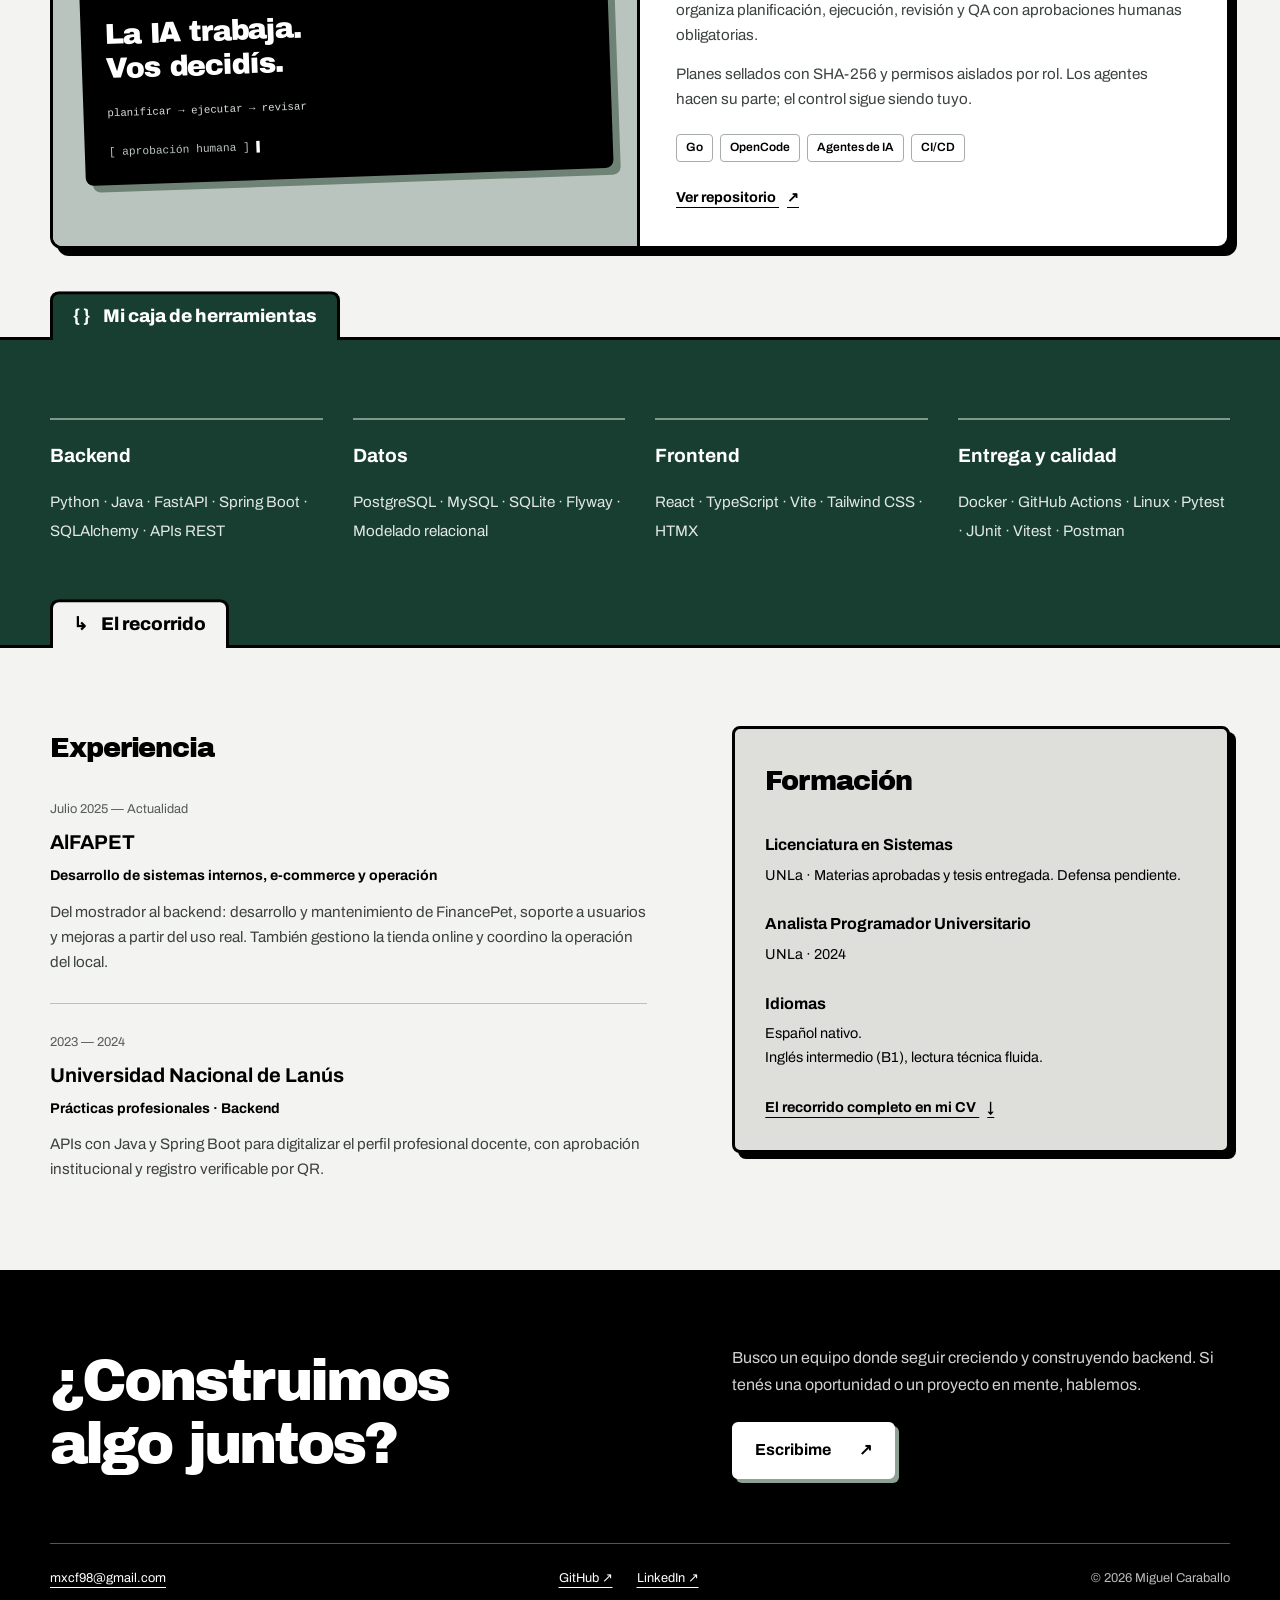
==== commit 624ee1f1: "Agregar Origo como proyecto y quitar su sección suelta del README" ====
--- a/index.html
+++ b/index.html
@@ -222,6 +222,70 @@
               >
             </div>
           </article>
+          <!-- Proyecto: Origo. Ilustración de chat hecha con HTML,
+               siguiendo el ejemplo de conversación de la landing. -->
+          <article class="project">
+            <div class="project-preview preview-origo">
+              <div class="origo-demo" aria-hidden="true">
+                <div class="origo-bar">
+                  <svg
+                    class="origo-mark"
+                    viewBox="0 0 24 24"
+                  >
+                    <circle
+                      cx="12"
+                      cy="12"
+                      r="8.6"
+                      fill="none"
+                      stroke="currentColor"
+                      stroke-width="2.8"
+                    /><circle cx="12" cy="12" r="2.1" fill="currentColor" />
+                  </svg>
+                  <span>origo</span>
+                </div>
+                <div class="origo-chat">
+                  <p class="origo-msg me">¿Qué vence esta semana?</p>
+                  <p class="origo-msg bot">
+                    La cuota 1 de Naranja X, $&nbsp;90.000, el domingo.
+                  </p>
+                </div>
+                <div class="origo-tabs">
+                  <span>Plata</span><span>Deudas</span><span>Entreno</span
+                  ><span>Súper</span>
+                </div>
+              </div>
+            </div>
+            <div class="project-copy">
+              <p class="project-context">
+                <span class="status-dot" aria-hidden="true"></span> En
+                producción · Proyecto propio · Open source
+              </p>
+              <h3>
+                Origo<span class="project-subtitle"
+                  >Ocupate de lo importante.</span
+                >
+              </h3>
+              <p>
+                Plata, deudas, entreno, comidas y súper: las estadísticas de
+                mi vida diaria en una app propia, servida desde casa.
+              </p>
+              <p>
+                Trae un servidor MCP con 26 herramientas, así un agente anota
+                y consulta por mí. Los datos se quedan en casa, sin nube de
+                por medio.
+              </p>
+              <ul class="stack" aria-label="Tecnologías de Origo">
+                <li>Python</li>
+                <li>FastAPI</li>
+                <li>HTMX</li>
+                <li>FastMCP</li>
+                <li>SQLite</li>
+              </ul>
+              <a class="text-link" href="origo/"
+                >Conocer Origo <span aria-hidden="true">↗</span></a
+              >
+            </div>
+          </article>
           <article class="project">
             <!-- Proyecto: Gestión de Eventos. Ilustración hecha con HTML.
                  Para usar capturas reales, ver README.md (carpeta assets/img/proyectos/gestion-eventos/). -->
--- a/styles.css
+++ b/styles.css
@@ -604,6 +604,73 @@
   color: white;
 }
 
+/* Ilustración de Origo (chat con el agente) */
+.preview-origo {
+  background: var(--gray);
+}
+.origo-demo {
+  background: #000;
+  color: white;
+  border: 2px solid black;
+  border-radius: 8px;
+  width: 100%;
+  overflow: hidden;
+  box-shadow: 7px 7px 0 var(--forest);
+  transform: rotate(2deg);
+}
+.origo-bar {
+  display: flex;
+  align-items: center;
+  gap: 9px;
+  padding: 12px 15px;
+  background: #111412;
+  border-bottom: 1px solid #2a302c;
+}
+.origo-bar > span {
+  font-family: var(--display);
+  font-size: 1.05rem;
+  letter-spacing: -0.02em;
+}
+.origo-mark {
+  width: 18px;
+  height: 18px;
+  color: white;
+}
+.origo-chat {
+  display: grid;
+  gap: 10px;
+  padding: 18px;
+}
+.origo-msg {
+  max-width: 85%;
+  padding: 8px 11px;
+  border-radius: 10px;
+  font-size: 0.72rem;
+  line-height: 1.45;
+}
+.origo-msg.me {
+  justify-self: end;
+  background: var(--forest);
+}
+.origo-msg.bot {
+  justify-self: start;
+  background: #1c211e;
+  color: #d6ded9;
+}
+.origo-tabs {
+  display: flex;
+  gap: 6px;
+  flex-wrap: wrap;
+  padding: 0 18px 18px;
+}
+.origo-tabs span {
+  font-size: 0.6rem;
+  border: 1px solid #4a544e;
+  color: #b9c4be;
+  padding: 4px 7px;
+  border-radius: 999px;
+}
+
 /* ================================================================
    9. HABILIDADES
    ================================================================ */
@@ -898,7 +965,8 @@
     padding: 28px 32px;
   }
   .event-demo,
-  .terminal-demo {
+  .terminal-demo,
+  .origo-demo {
     max-width: 350px;
   }
   .project-copy {
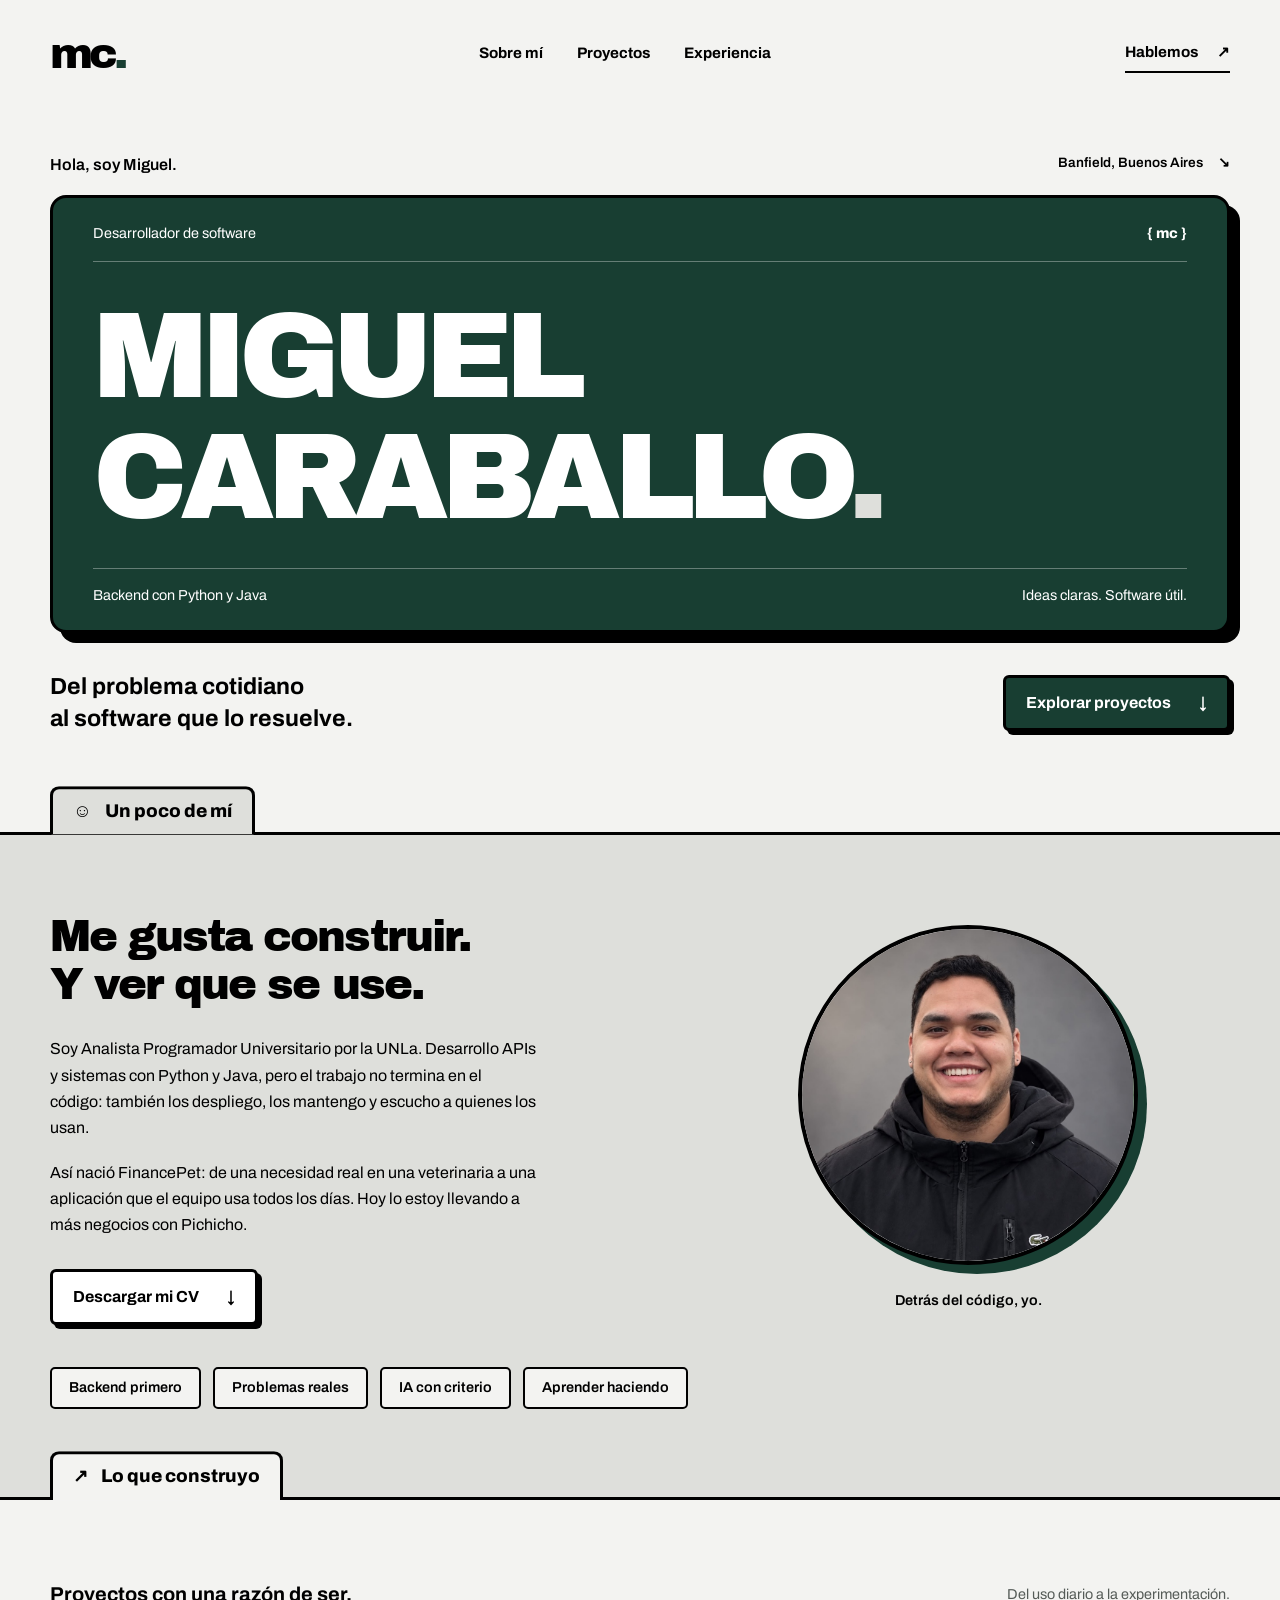
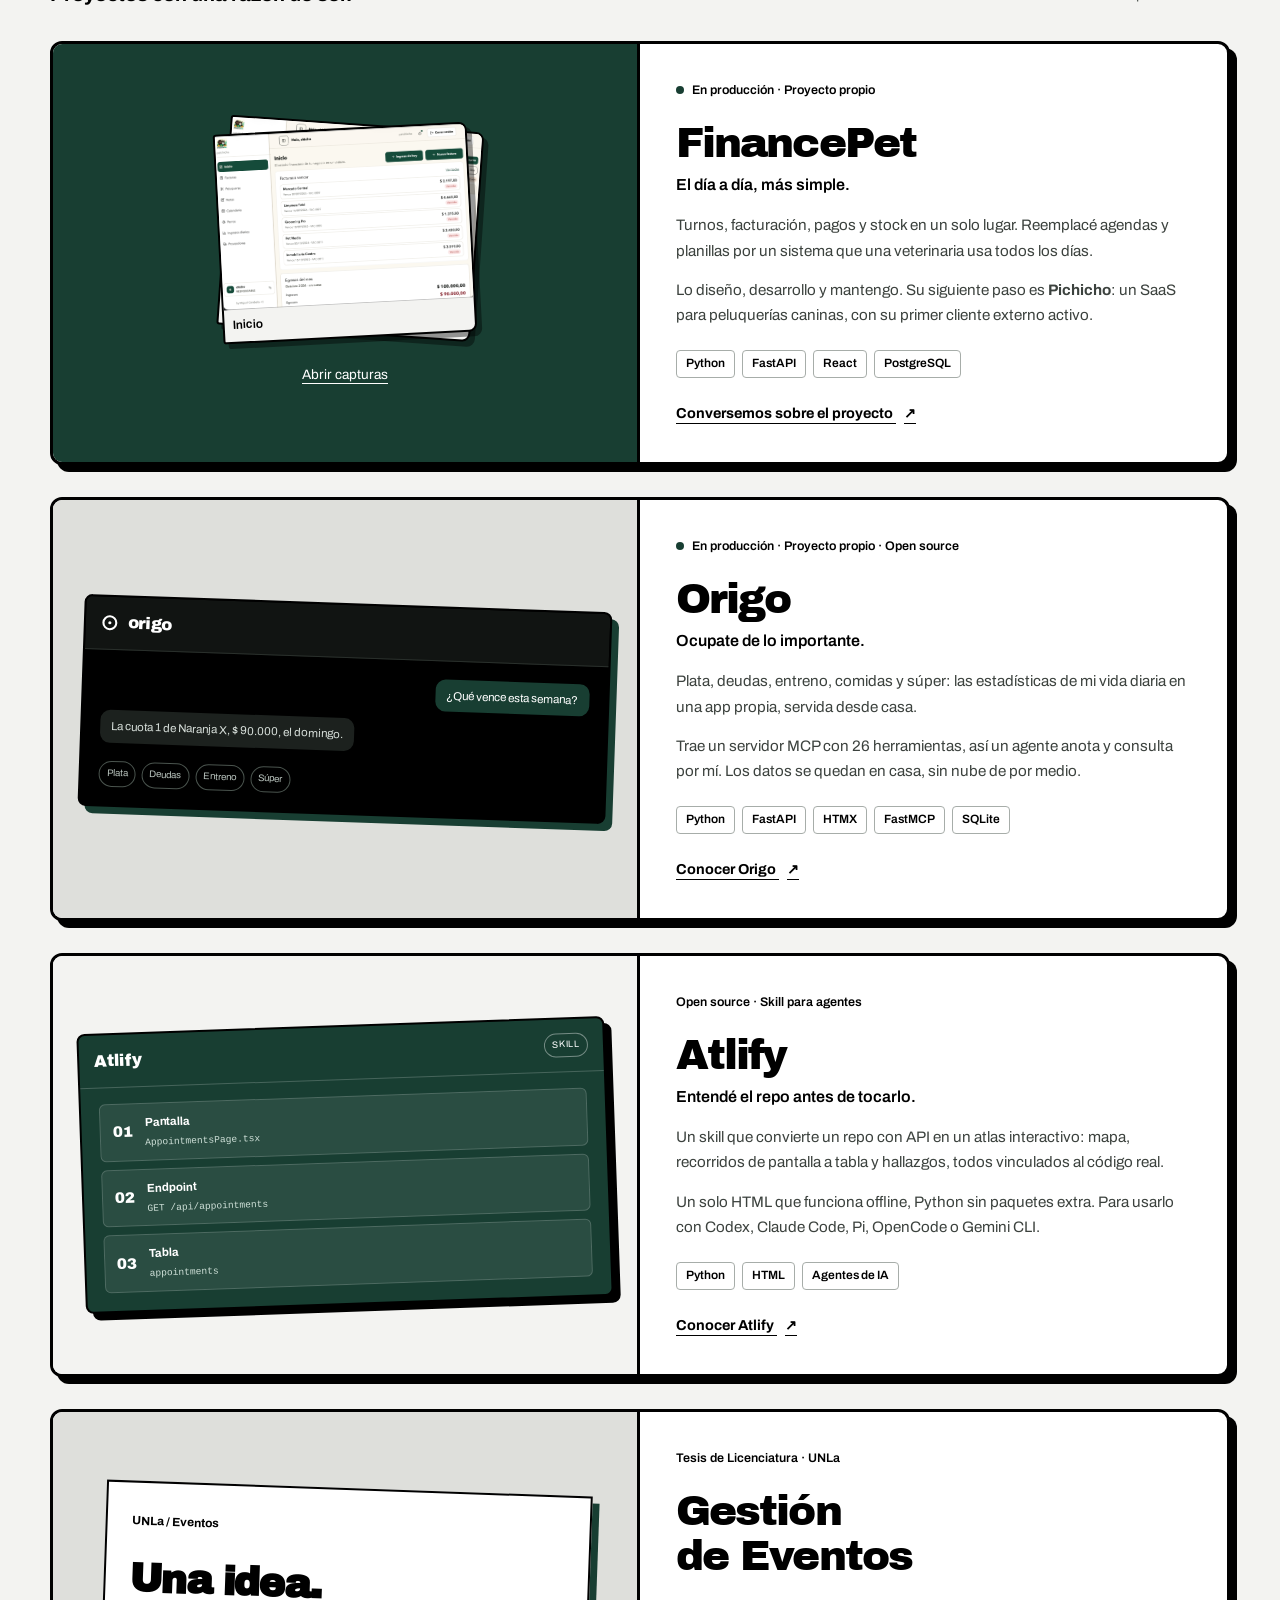
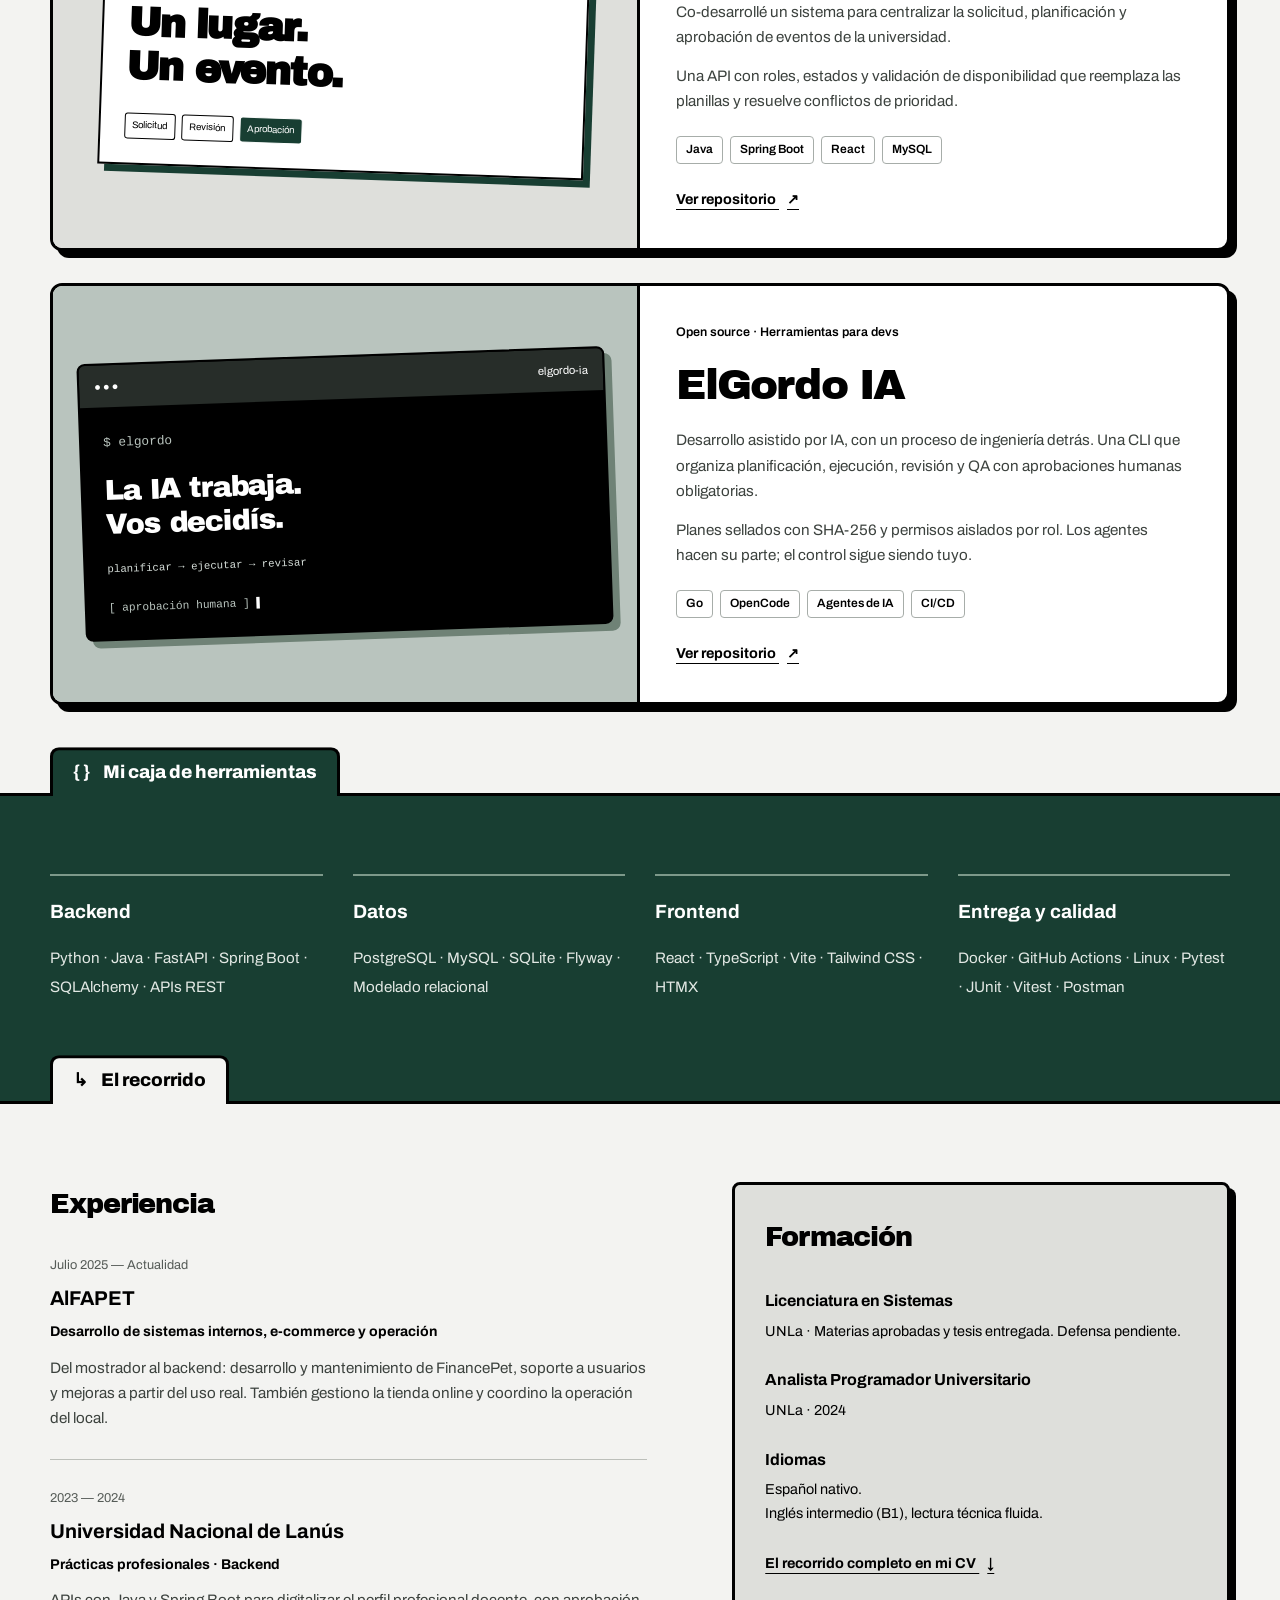
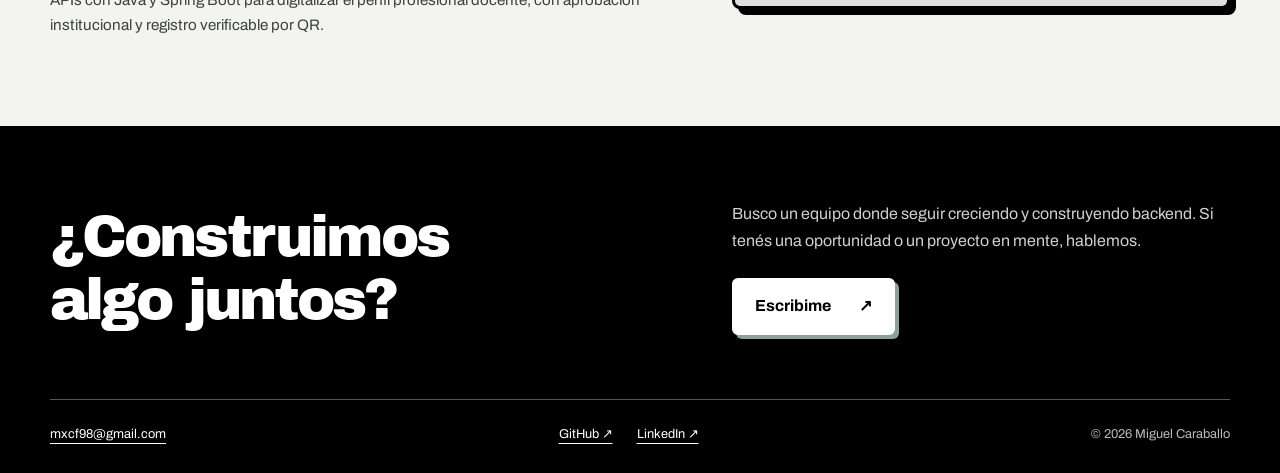
==== commit de9d2299: "Agregar Atlify como proyecto, con link a su landing" ====
--- a/index.html
+++ b/index.html
@@ -286,6 +286,65 @@
               >
             </div>
           </article>
+          <!-- Proyecto: Atlify. Ilustración del recorrido pantalla →
+               endpoint → tabla, siguiendo la landing del skill. -->
+          <article class="project">
+            <div class="project-preview preview-atlify">
+              <div class="atlify-demo" aria-hidden="true">
+                <div class="atlify-head">
+                  <span>Atlify</span>
+                  <span class="atlify-badge">skill</span>
+                </div>
+                <ol class="atlify-path">
+                  <li>
+                    <span class="atlify-num">01</span>
+                    <span class="atlify-body"
+                      ><strong>Pantalla</strong
+                      ><em>AppointmentsPage.tsx</em></span
+                    >
+                  </li>
+                  <li>
+                    <span class="atlify-num">02</span>
+                    <span class="atlify-body"
+                      ><strong>Endpoint</strong
+                      ><em>GET /api/appointments</em></span
+                    >
+                  </li>
+                  <li>
+                    <span class="atlify-num">03</span>
+                    <span class="atlify-body"
+                      ><strong>Tabla</strong><em>appointments</em></span
+                    >
+                  </li>
+                </ol>
+              </div>
+            </div>
+            <div class="project-copy">
+              <p class="project-context">Open source · Skill para agentes</p>
+              <h3>
+                Atlify<span class="project-subtitle"
+                  >Entendé el repo antes de tocarlo.</span
+                >
+              </h3>
+              <p>
+                Un skill que convierte un repo con API en un atlas interactivo:
+                mapa, recorridos de pantalla a tabla y hallazgos, todos
+                vinculados al código real.
+              </p>
+              <p>
+                Un solo HTML que funciona offline, Python sin paquetes extra.
+                Para usarlo con Codex, Claude Code, Pi, OpenCode o Gemini CLI.
+              </p>
+              <ul class="stack" aria-label="Tecnologías de Atlify">
+                <li>Python</li>
+                <li>HTML</li>
+                <li>Agentes de IA</li>
+              </ul>
+              <a class="text-link" href="atlify/"
+                >Conocer Atlify <span aria-hidden="true">↗</span></a
+              >
+            </div>
+          </article>
           <article class="project">
             <!-- Proyecto: Gestión de Eventos. Ilustración hecha con HTML.
                  Para usar capturas reales, ver README.md (carpeta assets/img/proyectos/gestion-eventos/). -->
--- a/styles.css
+++ b/styles.css
@@ -671,6 +671,75 @@
   border-radius: 999px;
 }
 
+/* Ilustración de Atlify (recorrido pantalla → endpoint → tabla) */
+.preview-atlify {
+  background: var(--paper);
+}
+.atlify-demo {
+  background: var(--forest);
+  color: white;
+  border: 2px solid black;
+  border-radius: 8px;
+  width: 100%;
+  overflow: hidden;
+  box-shadow: 7px 7px 0 var(--black);
+  transform: rotate(-2deg);
+}
+.atlify-head {
+  display: flex;
+  align-items: center;
+  justify-content: space-between;
+  padding: 12px 15px;
+  border-bottom: 1px solid #ffffff33;
+}
+.atlify-head > span:first-child {
+  font-family: var(--display);
+  font-size: 1.05rem;
+  letter-spacing: -0.02em;
+}
+.atlify-badge {
+  font-size: 0.58rem;
+  letter-spacing: 0.09em;
+  text-transform: uppercase;
+  border: 1px solid #ffffff66;
+  padding: 3px 7px;
+  border-radius: 999px;
+}
+.atlify-path {
+  list-style: none;
+  margin: 0;
+  padding: 16px 18px 18px;
+  display: grid;
+  gap: 8px;
+}
+.atlify-path li {
+  display: grid;
+  grid-template-columns: auto 1fr;
+  align-items: center;
+  gap: 12px;
+  padding: 9px 12px;
+  background: #ffffff14;
+  border: 1px solid #ffffff2b;
+  border-radius: 6px;
+}
+.atlify-num {
+  font-family: var(--display);
+  font-size: 0.95rem;
+}
+.atlify-body {
+  display: grid;
+  gap: 3px;
+}
+.atlify-body strong {
+  font-size: 0.72rem;
+}
+.atlify-body em {
+  font-style: normal;
+  font-family: monospace;
+  font-size: 0.6rem;
+  color: #cfe0d8;
+}
+
 /* ================================================================
    9. HABILIDADES
    ================================================================ */
@@ -966,7 +1035,8 @@
   }
   .event-demo,
   .terminal-demo,
-  .origo-demo {
+  .origo-demo,
+  .atlify-demo {
     max-width: 350px;
   }
   .project-copy {
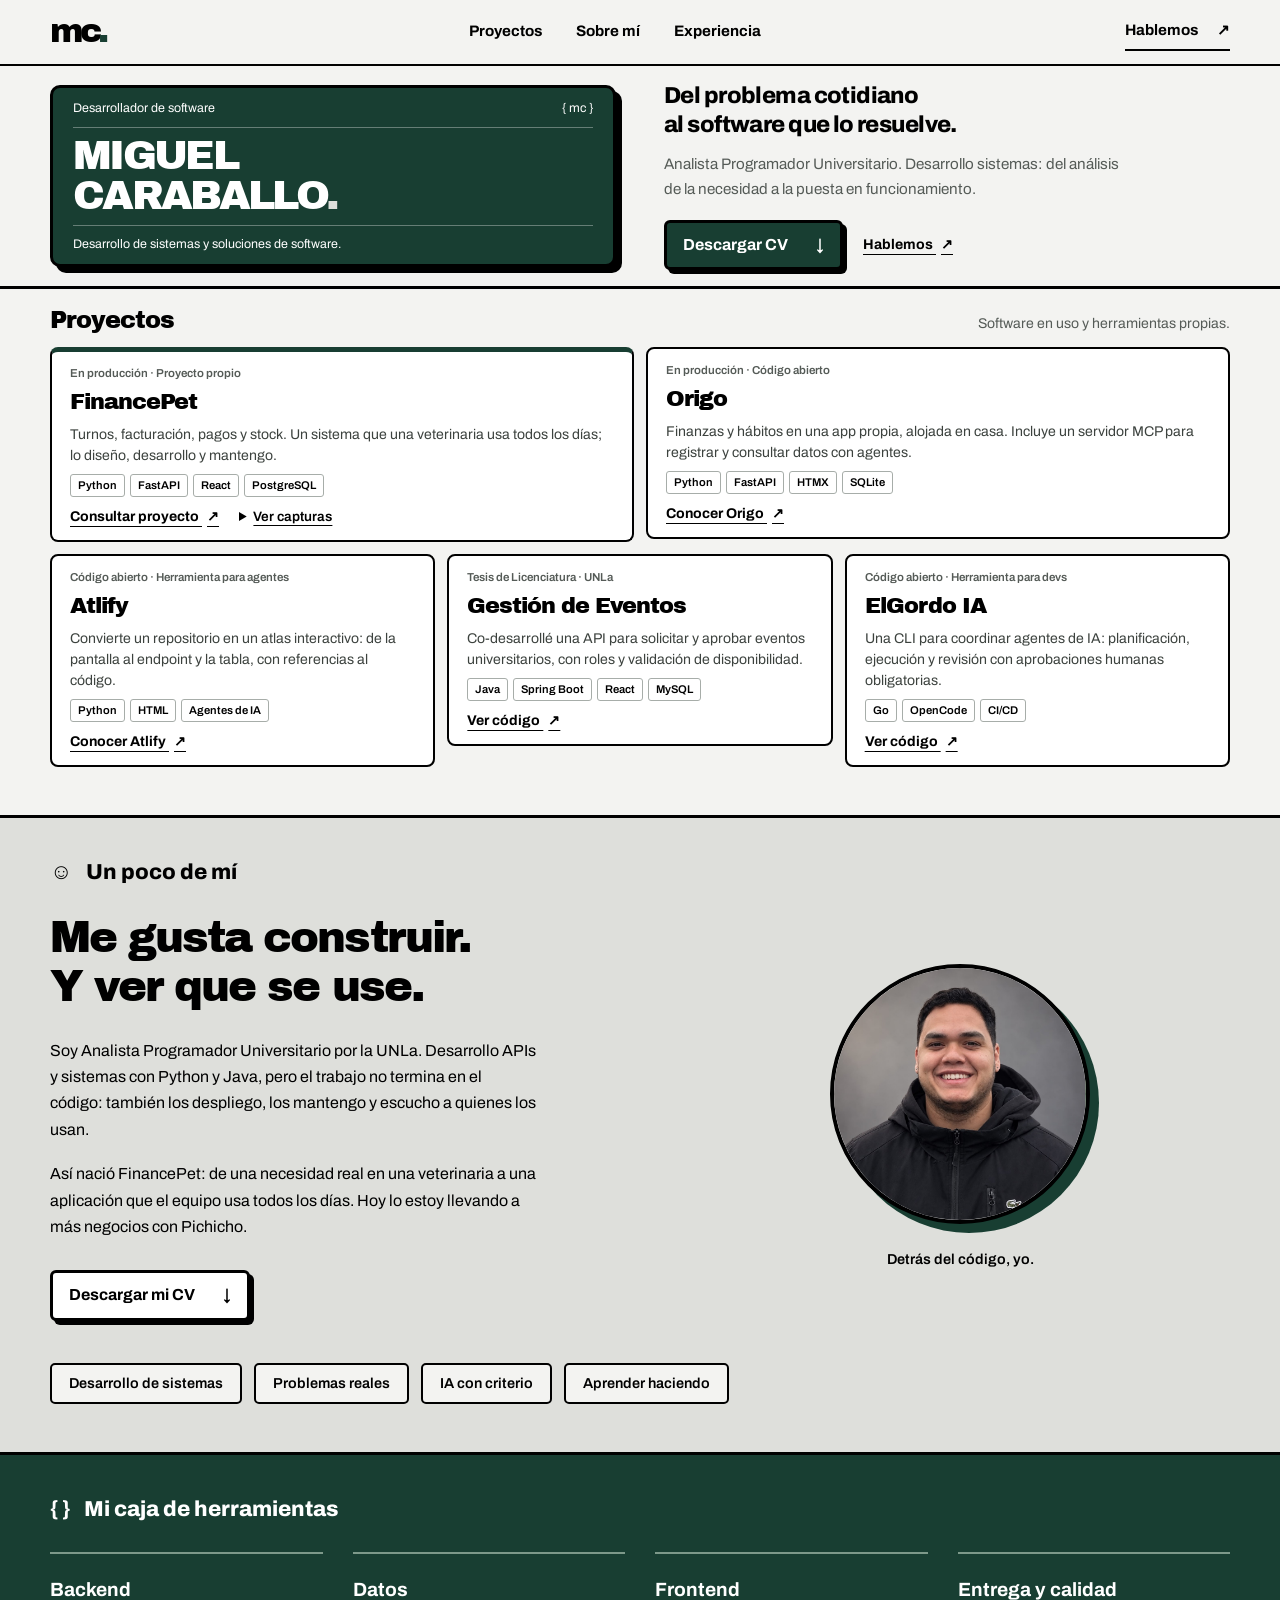
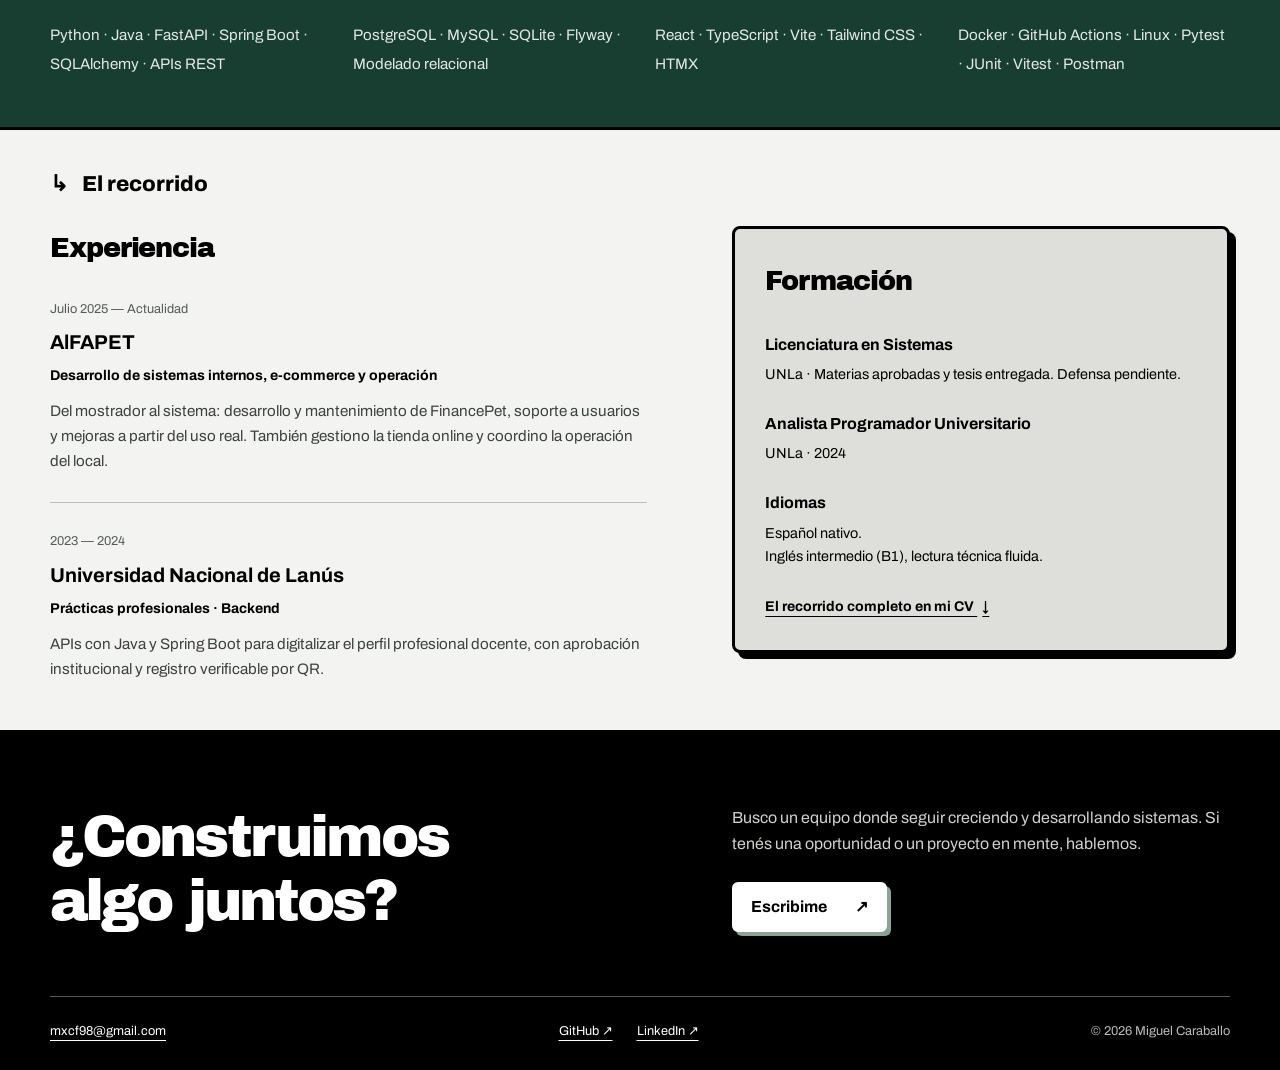
==== commit 5ebcb77a: "Compactar portfolio y ampliar perfil al desarrollo de sistemas" ====
--- a/index.html
+++ b/index.html
@@ -11,7 +11,7 @@
     <title>Miguel Caraballo — Desarrollo de software</title>
     <meta
       name="description"
-      content="Soy Miguel, desarrollador backend con Python y Java. Construyo sistemas de gestión, APIs y herramientas para desarrolladores. Conocé mis proyectos."
+      content="Soy Miguel, desarrollador de software y Analista Programador Universitario. Construyo sistemas para resolver problemas reales, desde el análisis hasta su puesta en funcionamiento."
     />
     <link rel="canonical" href="https://miguelecf.github.io/" />
     <meta property="og:type" content="website" />
@@ -44,28 +44,25 @@
     <!-- ============================================================
          MENÚ SUPERIOR
          ============================================================ -->
-    <header class="site-header wrap">
-      <a class="mark" href="#inicio" aria-label="Miguel Caraballo, inicio"
-        >mc<span aria-hidden="true">.</span></a
-      >
-      <nav aria-label="Principal">
-        <a href="#sobre-mi">Sobre mí</a><a href="#proyectos">Proyectos</a
-        ><a href="#experiencia">Experiencia</a>
-      </nav>
-      <a class="nav-contact" href="#contacto"
-        >Hablemos <span aria-hidden="true">↗</span></a
-      >
+    <header class="site-header">
+      <div class="header-inner wrap">
+        <a class="mark" href="#inicio" aria-label="Miguel Caraballo, inicio"
+          >mc<span aria-hidden="true">.</span></a
+        >
+        <nav aria-label="Principal">
+          <a href="#proyectos">Proyectos</a><a href="#sobre-mi">Sobre mí</a
+          ><a href="#experiencia">Experiencia</a>
+        </nav>
+        <a class="nav-contact" href="#contacto"
+          >Hablemos <span aria-hidden="true">↗</span></a
+        >
+      </div>
     </header>
     <main id="contenido">
-
       <!-- ============================================================
            PORTADA: nombre y frase principal
            ============================================================ -->
       <section class="hero wrap" id="inicio" aria-labelledby="nombre">
-        <div class="intro">
-          <span>Hola, soy Miguel.</span
-          ><span>Banfield, Buenos Aires <span aria-hidden="true">↘</span></span>
-        </div>
         <div class="nameplate">
           <div class="nameplate-top">
             <span>Desarrollador de software</span
@@ -75,18 +72,197 @@
             MIGUEL<br />CARABALLO<span class="name-dot">.</span>
           </h1>
           <div class="nameplate-bottom">
-            <span>Backend con Python y Java</span
-            ><span>Ideas claras. Software útil.</span>
-          </div>
-        </div>
-        <div class="hero-bottom">
-          <p>Del problema cotidiano<br />al software que lo resuelve.</p>
-          <a class="button" href="#proyectos"
-            >Explorar proyectos <span aria-hidden="true">↓</span></a
-          >
+            <span>Desarrollo de sistemas y soluciones de software.</span>
+          </div>
+        </div>
+        <div class="hero-copy">
+          <p class="hero-lead">
+            Del problema cotidiano<br />al software que lo resuelve.
+          </p>
+          <p>
+            Analista Programador Universitario. Desarrollo sistemas: del
+            análisis de la necesidad a la puesta en funcionamiento.
+          </p>
+          <div class="hero-actions">
+            <a
+              class="button"
+              href="assets/docs/cv-miguel-caraballo.pdf"
+              download
+              >Descargar CV <span aria-hidden="true">↓</span></a
+            >
+            <a class="text-link" href="mailto:mxcf98@gmail.com"
+              >Hablemos <span aria-hidden="true">↗</span></a
+            >
+          </div>
         </div>
       </section>
 
+      <!-- PROYECTOS: resumen visible primero; capturas dentro de la tarjeta. -->
+      <section
+        class="work band"
+        id="proyectos"
+        aria-labelledby="projects-title"
+      >
+        <div class="wrap">
+          <div class="section-intro">
+            <h2 id="projects-title">Proyectos</h2>
+            <p>Software en uso y herramientas propias.</p>
+          </div>
+          <div class="projects-grid">
+            <article class="project project-featured">
+              <div class="project-copy">
+                <p class="project-context">En producción · Proyecto propio</p>
+                <h3>FinancePet</h3>
+                <p>
+                  Turnos, facturación, pagos y stock. Un sistema que una
+                  veterinaria usa todos los días; lo diseño, desarrollo y
+                  mantengo.
+                </p>
+                <ul class="stack" aria-label="Tecnologías de FinancePet">
+                  <li>Python</li>
+                  <li>FastAPI</li>
+                  <li>React</li>
+                  <li>PostgreSQL</li>
+                </ul>
+                <div class="project-actions">
+                  <a
+                    class="text-link"
+                    href="mailto:mxcf98@gmail.com?subject=Quiero%20conocer%20FinancePet"
+                    >Consultar proyecto <span aria-hidden="true">↗</span></a
+                  >
+                  <details class="capture-book">
+                    <summary>
+                      <span class="book-action-open">Ver capturas</span
+                      ><span class="book-action-close">Cerrar capturas</span>
+                    </summary>
+                    <div class="book-pages">
+                      <span class="book-page">
+                        <img
+                          src="assets/img/proyectos/financepet/inicio.png"
+                          alt="Pantalla de inicio de FinancePet con facturas a vencer y egresos del mes"
+                          width="1175"
+                          height="820"
+                          loading="lazy"
+                        />
+                        <span class="book-caption">Inicio</span>
+                      </span>
+                      <span class="book-page">
+                        <img
+                          src="assets/img/proyectos/financepet/calendario.png"
+                          alt="Calendario semanal de turnos de FinancePet"
+                          width="1171"
+                          height="811"
+                          loading="lazy"
+                        />
+                        <span class="book-caption">Calendario</span>
+                      </span>
+                    </div>
+                    <p class="project-note">
+                      Siguiente paso: Pichicho, un SaaS para peluquerías caninas
+                      con su primer cliente externo activo.
+                    </p>
+                  </details>
+                </div>
+              </div>
+            </article>
+            <article class="project">
+              <div class="project-copy">
+                <p class="project-context">En producción · Código abierto</p>
+                <h3>Origo</h3>
+                <p>
+                  Finanzas y hábitos en una app propia, alojada en casa. Incluye
+                  un servidor MCP para registrar y consultar datos con agentes.
+                </p>
+                <ul class="stack" aria-label="Tecnologías de Origo">
+                  <li>Python</li>
+                  <li>FastAPI</li>
+                  <li>HTMX</li>
+                  <li>SQLite</li>
+                </ul>
+                <div class="project-actions">
+                  <a class="text-link" href="https://miguelecf.github.io/origo/"
+                    >Conocer Origo <span aria-hidden="true">↗</span></a
+                  >
+                </div>
+              </div>
+            </article>
+            <article class="project">
+              <div class="project-copy">
+                <p class="project-context">
+                  Código abierto · Herramienta para agentes
+                </p>
+                <h3>Atlify</h3>
+                <p>
+                  Convierte un repositorio en un atlas interactivo: de la
+                  pantalla al endpoint y la tabla, con referencias al código.
+                </p>
+                <ul class="stack" aria-label="Tecnologías de Atlify">
+                  <li>Python</li>
+                  <li>HTML</li>
+                  <li>Agentes de IA</li>
+                </ul>
+                <div class="project-actions">
+                  <a
+                    class="text-link"
+                    href="https://miguelecf.github.io/atlify/"
+                    >Conocer Atlify <span aria-hidden="true">↗</span></a
+                  >
+                </div>
+              </div>
+            </article>
+            <article class="project">
+              <div class="project-copy">
+                <p class="project-context">Tesis de Licenciatura · UNLa</p>
+                <h3>Gestión de Eventos</h3>
+                <p>
+                  Co-desarrollé una API para solicitar y aprobar eventos
+                  universitarios, con roles y validación de disponibilidad.
+                </p>
+                <ul
+                  class="stack"
+                  aria-label="Tecnologías de Gestión de Eventos"
+                >
+                  <li>Java</li>
+                  <li>Spring Boot</li>
+                  <li>React</li>
+                  <li>MySQL</li>
+                </ul>
+                <div class="project-actions">
+                  <a
+                    class="text-link"
+                    href="https://github.com/miguelecf/gestion-eventos-mvp"
+                    >Ver código <span aria-hidden="true">↗</span></a
+                  >
+                </div>
+              </div>
+            </article>
+            <article class="project">
+              <div class="project-copy">
+                <p class="project-context">
+                  Código abierto · Herramienta para devs
+                </p>
+                <h3>ElGordo IA</h3>
+                <p>
+                  Una CLI para coordinar agentes de IA: planificación, ejecución
+                  y revisión con aprobaciones humanas obligatorias.
+                </p>
+                <ul class="stack" aria-label="Tecnologías de ElGordo IA">
+                  <li>Go</li>
+                  <li>OpenCode</li>
+                  <li>CI/CD</li>
+                </ul>
+                <div class="project-actions">
+                  <a
+                    class="text-link"
+                    href="https://github.com/miguelecf/elgordo-ia"
+                    >Ver código <span aria-hidden="true">↗</span></a
+                  >
+                </div>
+              </div>
+            </article>
+          </div>
+        </div>
+      </section>
 
       <!-- ============================================================
            SOBRE MÍ: presentación, foto y botón del CV
@@ -130,306 +306,13 @@
             </div>
           </div>
           <ul class="about-tags" aria-label="Mis intereses profesionales">
-            <li>Backend primero</li>
+            <li>Desarrollo de sistemas</li>
             <li>Problemas reales</li>
             <li>IA con criterio</li>
             <li>Aprender haciendo</li>
           </ul>
         </div>
       </section>
-
-
-      <!-- ============================================================
-           PROYECTOS: un <article class="project"> por proyecto
-           ============================================================ -->
-      <section
-        class="work band"
-        id="proyectos"
-        aria-labelledby="projects-title"
-      >
-        <div class="wrap">
-          <h2 class="section-tab" id="projects-title">
-            <span aria-hidden="true">↗</span> Lo que construyo
-          </h2>
-          <div class="section-intro">
-            <p>Proyectos con una razón de ser.</p>
-            <span>Del uso diario a la experimentación.</span>
-          </div>
-          <!-- Proyecto: FinancePet (destacado) -->
-          <article class="project project-featured">
-            <!-- Libro de capturas: se abre dentro de la tarjeta, sin modal. -->
-            <div class="project-preview preview-finance">
-              <details class="capture-book">
-                <summary>
-                  <span class="book-pages">
-                    <span class="book-page">
-                      <img
-                        src="assets/img/proyectos/financepet/inicio.png"
-                        alt="Pantalla de inicio de FinancePet con facturas a vencer y egresos del mes"
-                        width="1175"
-                        height="820"
-                        loading="lazy"
-                      />
-                      <span class="book-caption">Inicio</span>
-                    </span>
-                    <span class="book-page">
-                      <img
-                        src="assets/img/proyectos/financepet/calendario.png"
-                        alt="Calendario semanal de turnos de FinancePet"
-                        width="1171"
-                        height="811"
-                        loading="lazy"
-                      />
-                      <span class="book-caption">Calendario</span>
-                    </span>
-                  </span>
-                  <span class="book-action book-action-open">Abrir capturas</span>
-                  <span class="book-action book-action-close">Cerrar capturas</span>
-                </summary>
-              </details>
-            </div>
-            <div class="project-copy">
-              <p class="project-context">
-                <span class="status-dot" aria-hidden="true"></span> En
-                producción · Proyecto propio
-              </p>
-              <h3>
-                FinancePet<span class="project-subtitle"
-                  >El día a día, más simple.</span
-                >
-              </h3>
-              <p>
-                Turnos, facturación, pagos y stock en un solo lugar. Reemplacé
-                agendas y planillas por un sistema que una veterinaria usa todos
-                los días.
-              </p>
-              <p>
-                Lo diseño, desarrollo y mantengo. Su siguiente paso es
-                <strong>Pichicho</strong>: un SaaS para peluquerías caninas, con
-                su primer cliente externo activo.
-              </p>
-              <ul class="stack" aria-label="Tecnologías de FinancePet">
-                <li>Python</li>
-                <li>FastAPI</li>
-                <li>React</li>
-                <li>PostgreSQL</li>
-              </ul>
-              <a
-                class="text-link"
-                href="mailto:mxcf98@gmail.com?subject=Quiero%20conocer%20FinancePet"
-                >Conversemos sobre el proyecto
-                <span aria-hidden="true">↗</span></a
-              >
-            </div>
-          </article>
-          <!-- Proyecto: Origo. Ilustración de chat hecha con HTML,
-               siguiendo el ejemplo de conversación de la landing. -->
-          <article class="project">
-            <div class="project-preview preview-origo">
-              <div class="origo-demo" aria-hidden="true">
-                <div class="origo-bar">
-                  <svg
-                    class="origo-mark"
-                    viewBox="0 0 24 24"
-                  >
-                    <circle
-                      cx="12"
-                      cy="12"
-                      r="8.6"
-                      fill="none"
-                      stroke="currentColor"
-                      stroke-width="2.8"
-                    /><circle cx="12" cy="12" r="2.1" fill="currentColor" />
-                  </svg>
-                  <span>origo</span>
-                </div>
-                <div class="origo-chat">
-                  <p class="origo-msg me">¿Qué vence esta semana?</p>
-                  <p class="origo-msg bot">
-                    La cuota 1 de Naranja X, $&nbsp;90.000, el domingo.
-                  </p>
-                </div>
-                <div class="origo-tabs">
-                  <span>Plata</span><span>Deudas</span><span>Entreno</span
-                  ><span>Súper</span>
-                </div>
-              </div>
-            </div>
-            <div class="project-copy">
-              <p class="project-context">
-                <span class="status-dot" aria-hidden="true"></span> En
-                producción · Proyecto propio · Open source
-              </p>
-              <h3>
-                Origo<span class="project-subtitle"
-                  >Ocupate de lo importante.</span
-                >
-              </h3>
-              <p>
-                Plata, deudas, entreno, comidas y súper: las estadísticas de
-                mi vida diaria en una app propia, servida desde casa.
-              </p>
-              <p>
-                Trae un servidor MCP con 26 herramientas, así un agente anota
-                y consulta por mí. Los datos se quedan en casa, sin nube de
-                por medio.
-              </p>
-              <ul class="stack" aria-label="Tecnologías de Origo">
-                <li>Python</li>
-                <li>FastAPI</li>
-                <li>HTMX</li>
-                <li>FastMCP</li>
-                <li>SQLite</li>
-              </ul>
-              <a class="text-link" href="origo/"
-                >Conocer Origo <span aria-hidden="true">↗</span></a
-              >
-            </div>
-          </article>
-          <!-- Proyecto: Atlify. Ilustración del recorrido pantalla →
-               endpoint → tabla, siguiendo la landing del skill. -->
-          <article class="project">
-            <div class="project-preview preview-atlify">
-              <div class="atlify-demo" aria-hidden="true">
-                <div class="atlify-head">
-                  <span>Atlify</span>
-                  <span class="atlify-badge">skill</span>
-                </div>
-                <ol class="atlify-path">
-                  <li>
-                    <span class="atlify-num">01</span>
-                    <span class="atlify-body"
-                      ><strong>Pantalla</strong
-                      ><em>AppointmentsPage.tsx</em></span
-                    >
-                  </li>
-                  <li>
-                    <span class="atlify-num">02</span>
-                    <span class="atlify-body"
-                      ><strong>Endpoint</strong
-                      ><em>GET /api/appointments</em></span
-                    >
-                  </li>
-                  <li>
-                    <span class="atlify-num">03</span>
-                    <span class="atlify-body"
-                      ><strong>Tabla</strong><em>appointments</em></span
-                    >
-                  </li>
-                </ol>
-              </div>
-            </div>
-            <div class="project-copy">
-              <p class="project-context">Open source · Skill para agentes</p>
-              <h3>
-                Atlify<span class="project-subtitle"
-                  >Entendé el repo antes de tocarlo.</span
-                >
-              </h3>
-              <p>
-                Un skill que convierte un repo con API en un atlas interactivo:
-                mapa, recorridos de pantalla a tabla y hallazgos, todos
-                vinculados al código real.
-              </p>
-              <p>
-                Un solo HTML que funciona offline, Python sin paquetes extra.
-                Para usarlo con Codex, Claude Code, Pi, OpenCode o Gemini CLI.
-              </p>
-              <ul class="stack" aria-label="Tecnologías de Atlify">
-                <li>Python</li>
-                <li>HTML</li>
-                <li>Agentes de IA</li>
-              </ul>
-              <a class="text-link" href="atlify/"
-                >Conocer Atlify <span aria-hidden="true">↗</span></a
-              >
-            </div>
-          </article>
-          <article class="project">
-            <!-- Proyecto: Gestión de Eventos. Ilustración hecha con HTML.
-                 Para usar capturas reales, ver README.md (carpeta assets/img/proyectos/gestion-eventos/). -->
-            <div class="project-preview preview-events">
-              <div class="event-demo" aria-hidden="true">
-                <span>UNLa / Eventos</span
-                ><strong>Una idea.<br />Un lugar.<br />Un evento.</strong>
-                <div class="event-steps">
-                  <span>Solicitud</span><span>Revisión</span
-                  ><span>Aprobación</span>
-                </div>
-              </div>
-            </div>
-            <div class="project-copy">
-              <p class="project-context">Tesis de Licenciatura · UNLa</p>
-              <h3>Gestión<br />de Eventos</h3>
-              <p>
-                Co-desarrollé un sistema para centralizar la solicitud,
-                planificación y aprobación de eventos de la universidad.
-              </p>
-              <p>
-                Una API con roles, estados y validación de disponibilidad que
-                reemplaza las planillas y resuelve conflictos de prioridad.
-              </p>
-              <ul class="stack" aria-label="Tecnologías de Gestión de Eventos">
-                <li>Java</li>
-                <li>Spring Boot</li>
-                <li>React</li>
-                <li>MySQL</li>
-              </ul>
-              <a
-                class="text-link"
-                href="https://github.com/miguelecf/gestion-eventos-mvp"
-                >Ver repositorio <span aria-hidden="true">↗</span></a
-              >
-            </div>
-          </article>
-          <article class="project">
-            <!-- Proyecto: ElGordo IA. Ilustración hecha con HTML.
-                 Para usar capturas reales, ver README.md (carpeta assets/img/proyectos/elgordo-ia/). -->
-            <div class="project-preview preview-gordo">
-              <div class="terminal-demo" aria-hidden="true">
-                <div class="terminal-bar">
-                  <span>● ● ●</span><span>elgordo-ia</span>
-                </div>
-                <div class="terminal-body">
-                  <span>$ elgordo</span
-                  ><strong>La IA trabaja.<br />Vos decidís.</strong>
-                  <p>planificar → ejecutar → revisar</p>
-                  <div class="terminal-gate">
-                    [ aprobación humana ] <span>▌</span>
-                  </div>
-                </div>
-              </div>
-            </div>
-            <div class="project-copy">
-              <p class="project-context">
-                Open source · Herramientas para devs
-              </p>
-              <h3>ElGordo IA</h3>
-              <p>
-                Desarrollo asistido por IA, con un proceso de ingeniería detrás.
-                Una CLI que organiza planificación, ejecución, revisión y QA con
-                aprobaciones humanas obligatorias.
-              </p>
-              <p>
-                Planes sellados con SHA-256 y permisos aislados por rol. Los
-                agentes hacen su parte; el control sigue siendo tuyo.
-              </p>
-              <ul class="stack" aria-label="Tecnologías de ElGordo IA">
-                <li>Go</li>
-                <li>OpenCode</li>
-                <li>Agentes de IA</li>
-                <li>CI/CD</li>
-              </ul>
-              <a
-                class="text-link"
-                href="https://github.com/miguelecf/elgordo-ia"
-                >Ver repositorio <span aria-hidden="true">↗</span></a
-              >
-            </div>
-          </article>
-        </div>
-      </section>
-
 
       <!-- ============================================================
            HABILIDADES: un bloque por categoría
@@ -468,7 +351,6 @@
           </div>
         </div>
       </section>
-
 
       <!-- ============================================================
            EXPERIENCIA Y FORMACIÓN: un <article class="job"> por trabajo, el más nuevo primero
@@ -492,7 +374,7 @@
                   Desarrollo de sistemas internos, e-commerce y operación
                 </p>
                 <p>
-                  Del mostrador al backend: desarrollo y mantenimiento de
+                  Del mostrador al sistema: desarrollo y mantenimiento de
                   FinancePet, soporte a usuarios y mejoras a partir del uso
                   real. También gestiono la tienda online y coordino la
                   operación del local.
@@ -551,8 +433,8 @@
           <h2>¿Construimos<br />algo juntos?</h2>
           <div>
             <p>
-              Busco un equipo donde seguir creciendo y construyendo backend. Si
-              tenés una oportunidad o un proyecto en mente, hablemos.
+              Busco un equipo donde seguir creciendo y desarrollando sistemas.
+              Si tenés una oportunidad o un proyecto en mente, hablemos.
             </p>
             <a class="button button-light" href="mailto:mxcf98@gmail.com"
               >Escribime <span aria-hidden="true">↗</span></a
--- a/styles.css
+++ b/styles.css
@@ -3,16 +3,16 @@
    Para cambiar un color en todo el sitio, cambialo solo acá.
    ================================================================ */
 :root {
-  --black: #000;     /* bordes, sombras, texto y pie de contacto */
-  --white: #fff;     /* fondo de las tarjetas */
-  --paper: #f3f3f1;  /* fondo general */
-  --gray: #dedfdb;   /* fondo de "Sobre mí" y de Formación */
-  --muted: #555b57;  /* texto secundario (fechas, subtítulos) */
+  --black: #000; /* bordes, sombras, texto y pie de contacto */
+  --white: #fff; /* fondo de las tarjetas */
+  --paper: #f3f3f1; /* fondo general */
+  --gray: #dedfdb; /* fondo de "Sobre mí" y de Formación */
+  --muted: #555b57; /* texto secundario (fechas, subtítulos) */
   --forest: #183e32; /* verde de la marca */
   --line: 3px solid var(--black); /* borde grueso que usan tarjetas y secciones */
 
   --display: "Archivo Black", "Arial Black", sans-serif; /* títulos */
-  --sans: "Archivo", Arial, sans-serif;                  /* texto */
+  --sans: "Archivo", Arial, sans-serif; /* texto */
 }
 
 /* ================================================================
@@ -25,7 +25,7 @@
 }
 html {
   scroll-behavior: smooth;
-  scroll-padding-top: 2rem;
+  scroll-padding-top: 5.5rem;
 }
 body {
   margin: 0;
@@ -43,6 +43,12 @@
 p,
 figure {
   margin: 0;
+}
+h1,
+h2,
+h3,
+h4 {
+  overflow-wrap: anywhere;
 }
 a {
   color: inherit;
@@ -90,7 +96,14 @@
    3. MENÚ SUPERIOR
    ================================================================ */
 .site-header {
-  height: 108px;
+  position: sticky;
+  top: 0;
+  z-index: 10;
+  background: var(--paper);
+  border-bottom: 2px solid var(--black);
+}
+.header-inner {
+  min-height: 64px;
   display: flex;
   align-items: center;
   justify-content: space-between;
@@ -98,7 +111,7 @@
 }
 .mark {
   font-family: var(--display);
-  font-size: 2.7rem;
+  font-size: 2.1rem;
   letter-spacing: -4px;
   text-decoration: none;
   line-height: 1;
@@ -108,6 +121,7 @@
 }
 nav {
   display: flex;
+  flex-wrap: wrap;
   gap: 34px;
 }
 nav a,
@@ -128,69 +142,66 @@
    4. PORTADA (placa verde con el nombre)
    ================================================================ */
 .hero {
-  padding-top: 44px;
-  padding-bottom: 96px;
-}
-.intro {
-  display: flex;
-  justify-content: space-between;
-  font-weight: 600;
-  margin-bottom: 17px;
-}
-.intro span:last-child {
-  font-size: 0.85rem;
-}
-.intro span span {
-  margin-left: 12px;
+  display: grid;
+  grid-template-columns: minmax(0, 1fr) minmax(0, 1fr);
+  gap: 48px;
+  align-items: center;
+  padding-block: 16px;
 }
 .nameplate {
   background: var(--forest);
   color: var(--white);
   border: var(--line);
-  border-radius: 16px;
-  box-shadow: 10px 10px 0 var(--black);
-  padding: 24px 40px 22px;
+  border-radius: 10px;
+  box-shadow: 6px 6px 0 var(--black);
+  padding: 10px 20px;
 }
 .nameplate-top,
 .nameplate-bottom {
   display: flex;
   justify-content: space-between;
   gap: 12px;
-  font-size: 0.9rem;
+  font-size: 0.78rem;
 }
 .nameplate-top {
   border-bottom: 1px solid #ffffff55;
-  padding-bottom: 15px;
-}
-.nameplate-top span:last-child {
-  font-weight: 800;
+  padding-bottom: 8px;
 }
 h1 {
   font-family: var(--display);
   font-weight: 400;
   line-height: 0.99;
-  font-size: clamp(4rem, 9.5vw, 8rem);
+  font-size: clamp(2.1rem, 3.2vw, 2.6rem);
   letter-spacing: -0.065em;
-  padding: 35px 0 30px;
+  padding: 8px 0;
 }
 .name-dot {
   color: var(--gray);
 }
 .nameplate-bottom {
   border-top: 1px solid #ffffff55;
-  padding-top: 15px;
-}
-.hero-bottom {
-  display: flex;
+  padding-top: 8px;
+}
+.hero-copy {
+  max-width: 52ch;
+}
+.hero-copy > p:not(.hero-lead) {
+  font-size: 0.95rem;
+  margin-top: 12px;
+  color: var(--muted);
+}
+.hero-lead {
+  font-weight: 800;
+  font-size: clamp(1.25rem, 1.8vw, 1.45rem);
+  line-height: 1.25;
+  letter-spacing: -0.025em;
+}
+.hero-actions {
+  display: flex;
+  flex-wrap: wrap;
   align-items: center;
-  justify-content: space-between;
-  gap: 24px;
-  padding-top: 38px;
-}
-.hero-bottom p {
-  font-size: 1.45rem;
-  font-weight: 700;
-  line-height: 1.4;
+  gap: 20px;
+  margin-top: 18px;
 }
 
 /* ================================================================
@@ -205,7 +216,7 @@
   color: white;
   border: var(--line);
   border-radius: 6px;
-  padding: 12px 20px;
+  padding: 9px 16px;
   box-shadow: 4px 4px 0 var(--black);
   text-decoration: none;
   font-weight: 700;
@@ -228,20 +239,13 @@
 .band {
   border-top: var(--line);
   position: relative;
-  padding: 78px 0 88px;
+  padding: 40px 0 48px;
 }
 .section-tab {
-  position: absolute;
-  top: 0;
-  transform: translateY(-100%);
-  font-size: 1.15rem;
-  line-height: 1.4;
+  font-size: 1.35rem;
+  line-height: 1.3;
   font-weight: 800;
-  padding: 10px 20px;
-  border: var(--line);
-  border-bottom: 0;
-  border-radius: 9px 9px 0 0;
-  background: inherit;
+  margin-bottom: 28px;
 }
 .section-tab span {
   margin-right: 10px;
@@ -256,7 +260,7 @@
 .about-grid {
   display: grid;
   grid-template-columns: 1.1fr 1fr;
-  gap: 80px;
+  gap: 48px;
   align-items: center;
 }
 .about-copy h3 {
@@ -279,7 +283,7 @@
   text-align: center;
 }
 .portrait {
-  width: 340px;
+  width: 260px;
   max-width: 100%;
   aspect-ratio: 1;
   border: 4px solid black;
@@ -321,171 +325,105 @@
    ================================================================ */
 .work {
   background: var(--paper);
+  padding-top: 16px;
 }
 .section-intro {
   display: flex;
   justify-content: space-between;
-  align-items: center;
-  gap: 20px;
-  margin-bottom: 30px;
+  align-items: baseline;
+  gap: 16px;
+  margin-bottom: 12px;
+}
+.section-intro h2 {
+  font-family: var(--display);
+  font-size: 1.5rem;
+  line-height: 1.25;
+  font-weight: 400;
+  letter-spacing: -0.04em;
 }
 .section-intro p {
-  font-weight: 700;
-  font-size: 1.25rem;
-}
-.section-intro > span {
-  font-size: 0.9rem;
+  font-size: 0.88rem;
   color: var(--muted);
 }
+.projects-grid {
+  display: grid;
+  grid-template-columns: repeat(6, minmax(0, 1fr));
+  gap: 12px;
+  align-items: start;
+}
 .project {
-  display: grid;
-  grid-template-columns: 1fr 1fr;
-  border: var(--line);
-  border-radius: 12px;
-  overflow: hidden;
+  grid-column: span 2;
+  min-width: 0;
   background: var(--white);
-  box-shadow: 7px 7px 0 black;
-  margin-bottom: 32px;
-}
-.project:last-child {
-  margin-bottom: 0;
+  border: 2px solid var(--black);
+  border-radius: 8px;
+}
+.project:nth-child(-n + 2) {
+  grid-column: span 3;
+}
+.project-featured {
+  border-top: 5px solid var(--forest);
 }
 .project-copy {
-  padding: 36px;
+  padding: 12px 18px;
 }
 .project-context {
-  font-size: 0.78rem;
+  font-size: 0.72rem;
+  color: var(--muted);
   font-weight: 600;
-  margin-bottom: 20px;
-  display: flex;
-  align-items: center;
-  gap: 8px;
-}
-.status-dot {
-  width: 8px;
-  height: 8px;
-  border-radius: 50%;
-  background: var(--forest);
-  flex-shrink: 0;
+  margin-bottom: 6px;
 }
 .project h3 {
   font-family: var(--display);
   font-weight: 400;
-  font-size: clamp(2rem, 3.3vw, 2.8rem);
-  line-height: 1.08;
+  font-size: 1.4rem;
+  line-height: 1.15;
   letter-spacing: -0.045em;
-  margin-bottom: 20px;
-}
-.project-subtitle {
-  display: block;
-  font-family: var(--sans);
-  font-size: 1rem;
-  letter-spacing: 0;
-  font-weight: 600;
-  margin-top: 10px;
+  margin-bottom: 9px;
 }
 .project-copy > p:not(.project-context) {
+  font-size: 0.88rem;
+  line-height: 1.5;
   color: #3c423e;
-  font-size: 0.95rem;
-  margin-bottom: 14px;
 }
 .stack {
   display: flex;
-  gap: 7px;
   flex-wrap: wrap;
+  gap: 5px;
   list-style: none;
   padding: 0;
-  margin: 22px 0;
+  margin: 8px 0;
 }
 .stack li {
+  font-size: 0.7rem;
+  font-weight: 600;
   border: 1px solid #a7ada9;
-  border-radius: 4px;
-  padding: 3px 9px;
-  font-size: 0.75rem;
-  font-weight: 600;
+  border-radius: 3px;
+  padding: 1px 7px;
 }
 .text-link {
   display: inline-block;
   font-weight: 700;
-  font-size: 0.9rem;
+  font-size: 0.88rem;
 }
 .text-link span {
-  margin-left: 8px;
-}
-.project-preview {
-  position: relative;
-  min-height: 390px;
-  display: flex;
-  align-items: center;
-  justify-content: center;
-  padding: 42px 28px;
-  border-right: var(--line);
-}
-.project-preview > img {
-  width: 100%;
-  height: auto;
-  object-fit: contain;
-}
-.preview-finance {
-  background: var(--forest);
-}
-/* Libro compacto: ambas páginas se despliegan dentro de la tarjeta. */
+  margin-left: 5px;
+}
+.project-actions {
+  display: flex;
+  align-items: baseline;
+  flex-wrap: wrap;
+  gap: 8px 20px;
+}
+/* Las capturas se despliegan dentro de la tarjeta, nunca en un modal. */
 .capture-book {
-  width: 100%;
-  min-width: 0;
+  display: contents;
 }
 .capture-book summary {
-  list-style: none;
+  width: fit-content;
   cursor: pointer;
-  padding: 12px 0;
-  border-radius: 4px;
-}
-.capture-book summary::-webkit-details-marker {
-  display: none;
-}
-.capture-book summary:focus-visible {
-  outline: 3px solid var(--white);
-  outline-offset: 8px;
-}
-.book-pages {
-  display: grid;
-  grid-template-columns: minmax(0, 1fr);
-  max-width: 270px;
-  margin: 0 auto;
-  padding: 8px;
-}
-.book-page {
-  grid-area: 1 / 1;
-  min-width: 0;
-  background: var(--paper);
-  border: 2px solid var(--black);
-  border-radius: 3px 8px 8px 3px;
-  box-shadow: 5px 5px 0 #0006;
-  overflow: hidden;
-  transform: rotate(4deg) translate(5px, -5px);
-  transition: transform 220ms ease;
-}
-.book-page:first-child {
-  z-index: 1;
-  transform: rotate(-3deg);
-}
-.book-page img {
-  display: block;
-  width: 100%;
-  height: auto;
-}
-.book-caption {
-  display: block;
-  padding: 6px 8px;
-  font-size: 0.75rem;
+  font-size: 0.85rem;
   font-weight: 600;
-}
-.book-action {
-  display: block;
-  margin-top: 18px;
-  color: var(--white);
-  text-align: center;
-  font-size: 0.85rem;
   text-decoration: underline;
   text-underline-offset: 4px;
 }
@@ -494,250 +432,34 @@
   display: none;
 }
 .capture-book[open] .book-action-close {
+  display: inline;
+}
+.book-pages {
+  flex-basis: 100%;
+  display: grid;
+  grid-template-columns: repeat(2, minmax(0, 1fr));
+  gap: 8px;
+  margin-top: 8px;
+}
+.book-page {
+  min-width: 0;
+  border: 1px solid var(--black);
+  border-radius: 4px;
+  overflow: hidden;
+  background: var(--paper);
+}
+.book-page img {
+  width: 100%;
+}
+.book-caption {
   display: block;
-}
-.capture-book[open] .book-pages {
-  max-width: none;
-  grid-template-columns: repeat(2, minmax(0, 1fr));
-  gap: 4px;
-}
-.capture-book[open] .book-page {
-  grid-area: auto;
-  transform: none;
-}
-.capture-book[open] .book-page:first-child {
-  border-radius: 8px 3px 3px 8px;
-}
-@media (prefers-reduced-motion: reduce) {
-  .book-page {
-    transition: none;
-  }
-}
-
-/* Ilustración de Gestión de Eventos */
-.preview-events {
-  background: var(--gray);
-}
-.event-demo {
-  border: 2px solid black;
-  background: white;
-  padding: 24px;
-  width: 92%;
-  box-shadow: 7px 7px 0 var(--forest);
-  transform: rotate(2deg);
-}
-.event-demo > span {
+  padding: 4px 8px;
   font-size: 0.75rem;
-  font-weight: 700;
-}
-.event-demo > strong {
-  display: block;
-  font-family: var(--display);
-  font-size: 2.5rem;
-  line-height: 1.1;
-  letter-spacing: -0.045em;
-  margin: 24px 0;
-}
-.event-steps {
-  display: flex;
-  gap: 6px;
-  flex-wrap: wrap;
-}
-.event-steps span {
-  font-size: 0.6rem;
-  border: 1px solid;
-  padding: 4px 7px;
-  border-radius: 3px;
-}
-.event-steps span:last-child {
-  background: var(--forest);
-  color: white;
-}
-/* Ilustración de ElGordo IA (terminal) */
-.preview-gordo {
-  background: #b9c4be;
-}
-.terminal-demo {
-  background: #000;
-  color: white;
-  border: 2px solid black;
-  border-radius: 8px;
-  width: 100%;
-  overflow: hidden;
-  box-shadow: 7px 7px 0 #6f8276;
-  transform: rotate(-2deg);
-}
-.terminal-bar {
-  display: flex;
-  justify-content: space-between;
-  padding: 12px 15px;
-  background: #272d29;
-  font-size: 0.7rem;
-}
-.terminal-body {
-  padding: 22px;
-  font-family: monospace;
-}
-.terminal-body > span {
-  color: #b9c4be;
+}
+.project-note {
+  flex-basis: 100%;
   font-size: 0.8rem;
-}
-.terminal-body strong {
-  display: block;
-  font-family: var(--display);
-  font-weight: 400;
-  font-size: 1.8rem;
-  line-height: 1.2;
-  letter-spacing: -0.04em;
-  margin: 18px 0;
-}
-.terminal-body p {
-  font-size: 0.67rem;
-  color: #d6ded9;
-}
-.terminal-gate {
-  margin-top: 20px;
-  font-size: 0.7rem;
-  color: #b9c4be;
-}
-.terminal-gate span {
-  color: white;
-}
-
-/* Ilustración de Origo (chat con el agente) */
-.preview-origo {
-  background: var(--gray);
-}
-.origo-demo {
-  background: #000;
-  color: white;
-  border: 2px solid black;
-  border-radius: 8px;
-  width: 100%;
-  overflow: hidden;
-  box-shadow: 7px 7px 0 var(--forest);
-  transform: rotate(2deg);
-}
-.origo-bar {
-  display: flex;
-  align-items: center;
-  gap: 9px;
-  padding: 12px 15px;
-  background: #111412;
-  border-bottom: 1px solid #2a302c;
-}
-.origo-bar > span {
-  font-family: var(--display);
-  font-size: 1.05rem;
-  letter-spacing: -0.02em;
-}
-.origo-mark {
-  width: 18px;
-  height: 18px;
-  color: white;
-}
-.origo-chat {
-  display: grid;
-  gap: 10px;
-  padding: 18px;
-}
-.origo-msg {
-  max-width: 85%;
-  padding: 8px 11px;
-  border-radius: 10px;
-  font-size: 0.72rem;
-  line-height: 1.45;
-}
-.origo-msg.me {
-  justify-self: end;
-  background: var(--forest);
-}
-.origo-msg.bot {
-  justify-self: start;
-  background: #1c211e;
-  color: #d6ded9;
-}
-.origo-tabs {
-  display: flex;
-  gap: 6px;
-  flex-wrap: wrap;
-  padding: 0 18px 18px;
-}
-.origo-tabs span {
-  font-size: 0.6rem;
-  border: 1px solid #4a544e;
-  color: #b9c4be;
-  padding: 4px 7px;
-  border-radius: 999px;
-}
-
-/* Ilustración de Atlify (recorrido pantalla → endpoint → tabla) */
-.preview-atlify {
-  background: var(--paper);
-}
-.atlify-demo {
-  background: var(--forest);
-  color: white;
-  border: 2px solid black;
-  border-radius: 8px;
-  width: 100%;
-  overflow: hidden;
-  box-shadow: 7px 7px 0 var(--black);
-  transform: rotate(-2deg);
-}
-.atlify-head {
-  display: flex;
-  align-items: center;
-  justify-content: space-between;
-  padding: 12px 15px;
-  border-bottom: 1px solid #ffffff33;
-}
-.atlify-head > span:first-child {
-  font-family: var(--display);
-  font-size: 1.05rem;
-  letter-spacing: -0.02em;
-}
-.atlify-badge {
-  font-size: 0.58rem;
-  letter-spacing: 0.09em;
-  text-transform: uppercase;
-  border: 1px solid #ffffff66;
-  padding: 3px 7px;
-  border-radius: 999px;
-}
-.atlify-path {
-  list-style: none;
-  margin: 0;
-  padding: 16px 18px 18px;
-  display: grid;
-  gap: 8px;
-}
-.atlify-path li {
-  display: grid;
-  grid-template-columns: auto 1fr;
-  align-items: center;
-  gap: 12px;
-  padding: 9px 12px;
-  background: #ffffff14;
-  border: 1px solid #ffffff2b;
-  border-radius: 6px;
-}
-.atlify-num {
-  font-family: var(--display);
-  font-size: 0.95rem;
-}
-.atlify-body {
-  display: grid;
-  gap: 3px;
-}
-.atlify-body strong {
-  font-size: 0.72rem;
-}
-.atlify-body em {
-  font-style: normal;
-  font-family: monospace;
-  font-size: 0.6rem;
-  color: #cfe0d8;
+  margin-top: 4px;
 }
 
 /* ================================================================
@@ -746,7 +468,7 @@
 .toolbox {
   background: var(--forest);
   color: white;
-  padding-bottom: 100px;
+  padding-bottom: 48px;
 }
 .toolbox .section-tab {
   color: white;
@@ -880,58 +602,54 @@
 }
 
 /* ================================================================
-   12. PANTALLAS GRANDES, TABLET Y CELULAR
-   ================================================================ */
-@media (min-width: 1500px) {
-  h1 {
-    font-size: 8.3rem;
-  }
-}
-/* Tablet */
+   12. TABLET, CELULAR Y ACCESIBILIDAD
+   ================================================================ */
 @media (max-width: 1000px) {
   .wrap {
-    width: calc(100% - 56px);
-  }
-  .about-grid {
-    gap: 40px;
-  }
-  .portrait {
-    width: 290px;
+    width: calc(100% - 48px);
+  }
+  .hero {
+    gap: 28px;
   }
   .project-copy {
-    padding: 26px;
-  }
-  .project-preview {
-    padding-inline: 20px;
-  }
+    padding: 16px;
+  }
+  .about-grid,
   .experience-grid,
   .contact-grid {
-    gap: 40px;
+    gap: 32px;
   }
   .skills-grid {
-    grid-template-columns: repeat(2, 1fr);
-  }
-  .event-demo > strong {
-    font-size: 2rem;
-  }
-  .terminal-body {
-    padding: 16px;
-  }
-}
-/* Celular */
-@media (max-width: 700px) {
+    grid-template-columns: repeat(2, minmax(0, 1fr));
+  }
+}
+@media (max-width: 800px) {
+  .projects-grid {
+    grid-template-columns: repeat(2, minmax(0, 1fr));
+  }
+  .project,
+  .project:nth-child(-n + 2) {
+    grid-column: auto;
+  }
+  .project:last-child {
+    grid-column: 1 / -1;
+  }
+}
+@media (max-width: 600px) {
+  html {
+    scroll-padding-top: 7.25rem;
+  }
   .wrap {
     width: calc(100% - 36px);
   }
-  .site-header {
-    height: auto;
-    min-height: 94px;
+  .header-inner {
     flex-wrap: wrap;
-    gap: 14px;
-    padding-block: 18px;
+    gap: 10px;
+    padding-block: 10px;
   }
   .mark {
-    font-size: 2.2rem;
+    font-size: 1.8rem;
+    letter-spacing: -3px;
   }
   nav {
     order: 3;
@@ -943,110 +661,84 @@
   .nav-contact {
     font-size: 0.8rem;
   }
+  .nav-contact {
+    padding-block: 0;
+  }
   .hero {
-    padding-top: 28px;
-    padding-bottom: 90px;
-  }
-  .intro {
-    font-size: 0.85rem;
-  }
-  .intro span:last-child {
-    font-size: 0.68rem;
+    grid-template-columns: 1fr;
+    gap: 24px;
+    padding-block: 22px 28px;
   }
   .nameplate {
-    padding: 16px 19px;
-    border-radius: 10px;
-    box-shadow: 6px 6px 0 black;
+    padding: 12px 18px;
+  }
+  h1 {
+    font-size: clamp(2.4rem, 10vw, 3.3rem);
+    padding-block: 12px;
   }
   .nameplate-top,
   .nameplate-bottom {
-    font-size: 0.68rem;
-  }
-  .nameplate-bottom span:last-child {
-    display: none;
-  }
-  h1 {
-    font-size: clamp(2.5rem, 10.8vw, 4.7rem);
-    letter-spacing: -0.06em;
-    padding: 32px 0;
-  }
-  .hero-bottom {
-    align-items: flex-start;
-    flex-direction: column;
-    padding-top: 30px;
+    font-size: 0.73rem;
+  }
+  .hero-lead {
+    font-size: 1.3rem;
+  }
+  .hero-copy > p:not(.hero-lead) {
+    font-size: 0.88rem;
+    margin-top: 8px;
+  }
+  .hero-actions {
+    margin-top: 14px;
     gap: 20px;
   }
-  .hero-bottom p {
+  .button {
+    font-size: 0.85rem;
+    gap: 16px;
+  }
+  .band {
+    padding-block: 28px 36px;
+  }
+  .section-tab {
     font-size: 1.2rem;
-  }
-  .button {
-    font-size: 0.9rem;
-  }
-  .band {
-    padding: 52px 0 84px;
-  }
-  .section-tab {
-    font-size: 0.95rem;
-    padding: 9px 14px;
+    margin-bottom: 24px;
+  }
+  .section-intro {
+    display: block;
+  }
+  .section-intro p {
+    margin-top: 3px;
+  }
+  .projects-grid {
+    grid-template-columns: 1fr;
+    gap: 12px;
+  }
+  .project:last-child {
+    grid-column: auto;
+  }
+  .project-copy {
+    padding: 16px 18px;
   }
   .about-grid {
     grid-template-columns: 1fr;
-    gap: 36px;
-  }
-  .portrait-area {
-    grid-row: 1;
+    gap: 28px;
   }
   .portrait {
-    width: 230px;
+    width: 190px;
   }
   .portrait-note {
-    margin-top: 19px;
+    margin-top: 16px;
   }
   .about-copy h3 {
-    font-size: 2rem;
+    font-size: 1.8rem;
+    margin-bottom: 16px;
   }
   .about-tags {
-    margin-top: 30px;
+    margin-top: 24px;
     gap: 8px;
   }
   .about-tags li {
     font-size: 0.75rem;
-    padding: 6px 10px;
-  }
-  .section-intro {
-    display: block;
-  }
-  .section-intro p {
-    font-size: 1.1rem;
-  }
-  .section-intro > span {
-    display: block;
-    margin-top: 5px;
-    font-size: 0.8rem;
-  }
-  .project {
-    grid-template-columns: 1fr;
-  }
-  .project-preview {
-    min-height: 310px;
-    border-right: 0;
-    border-bottom: var(--line);
-    padding: 28px 32px;
-  }
-  .event-demo,
-  .terminal-demo,
-  .origo-demo,
-  .atlify-demo {
-    max-width: 350px;
-  }
-  .project-copy {
-    padding: 25px;
-  }
-  .project h3 {
-    font-size: 2rem;
-  }
-  .project-context {
-    font-size: 0.73rem;
+    padding: 5px 9px;
   }
   .skills-grid {
     gap: 24px;
@@ -1059,26 +751,25 @@
   }
   .experience-grid,
   .contact-grid {
-    grid-template-columns: 1fr;
-    gap: 36px;
+    grid-template-columns: minmax(0, 1fr);
+    gap: 32px;
   }
   .education {
     padding: 24px;
   }
   .contact {
-    padding: 48px 0 24px;
+    padding: 36px 0 24px;
   }
   .footer-bottom {
     align-items: flex-start;
     flex-direction: column;
     gap: 18px;
-    margin-top: 40px;
+    margin-top: 32px;
   }
   .contact h2 {
-    font-size: 2.6rem;
-  }
-}
-/* Usuarios que pidieron menos animaciones en su sistema */
+    font-size: 2.2rem;
+  }
+}
 @media (prefers-reduced-motion: reduce) {
   html {
     scroll-behavior: auto;
@@ -1087,14 +778,3 @@
     transition: none;
   }
 }
-/* Cada pestaña de título toma el color de fondo de su sección */
-.about .section-tab {
-  background: var(--gray);
-}
-.work .section-tab,
-.experience .section-tab {
-  background: var(--paper);
-}
-.toolbox .section-tab {
-  background: var(--forest);
-}
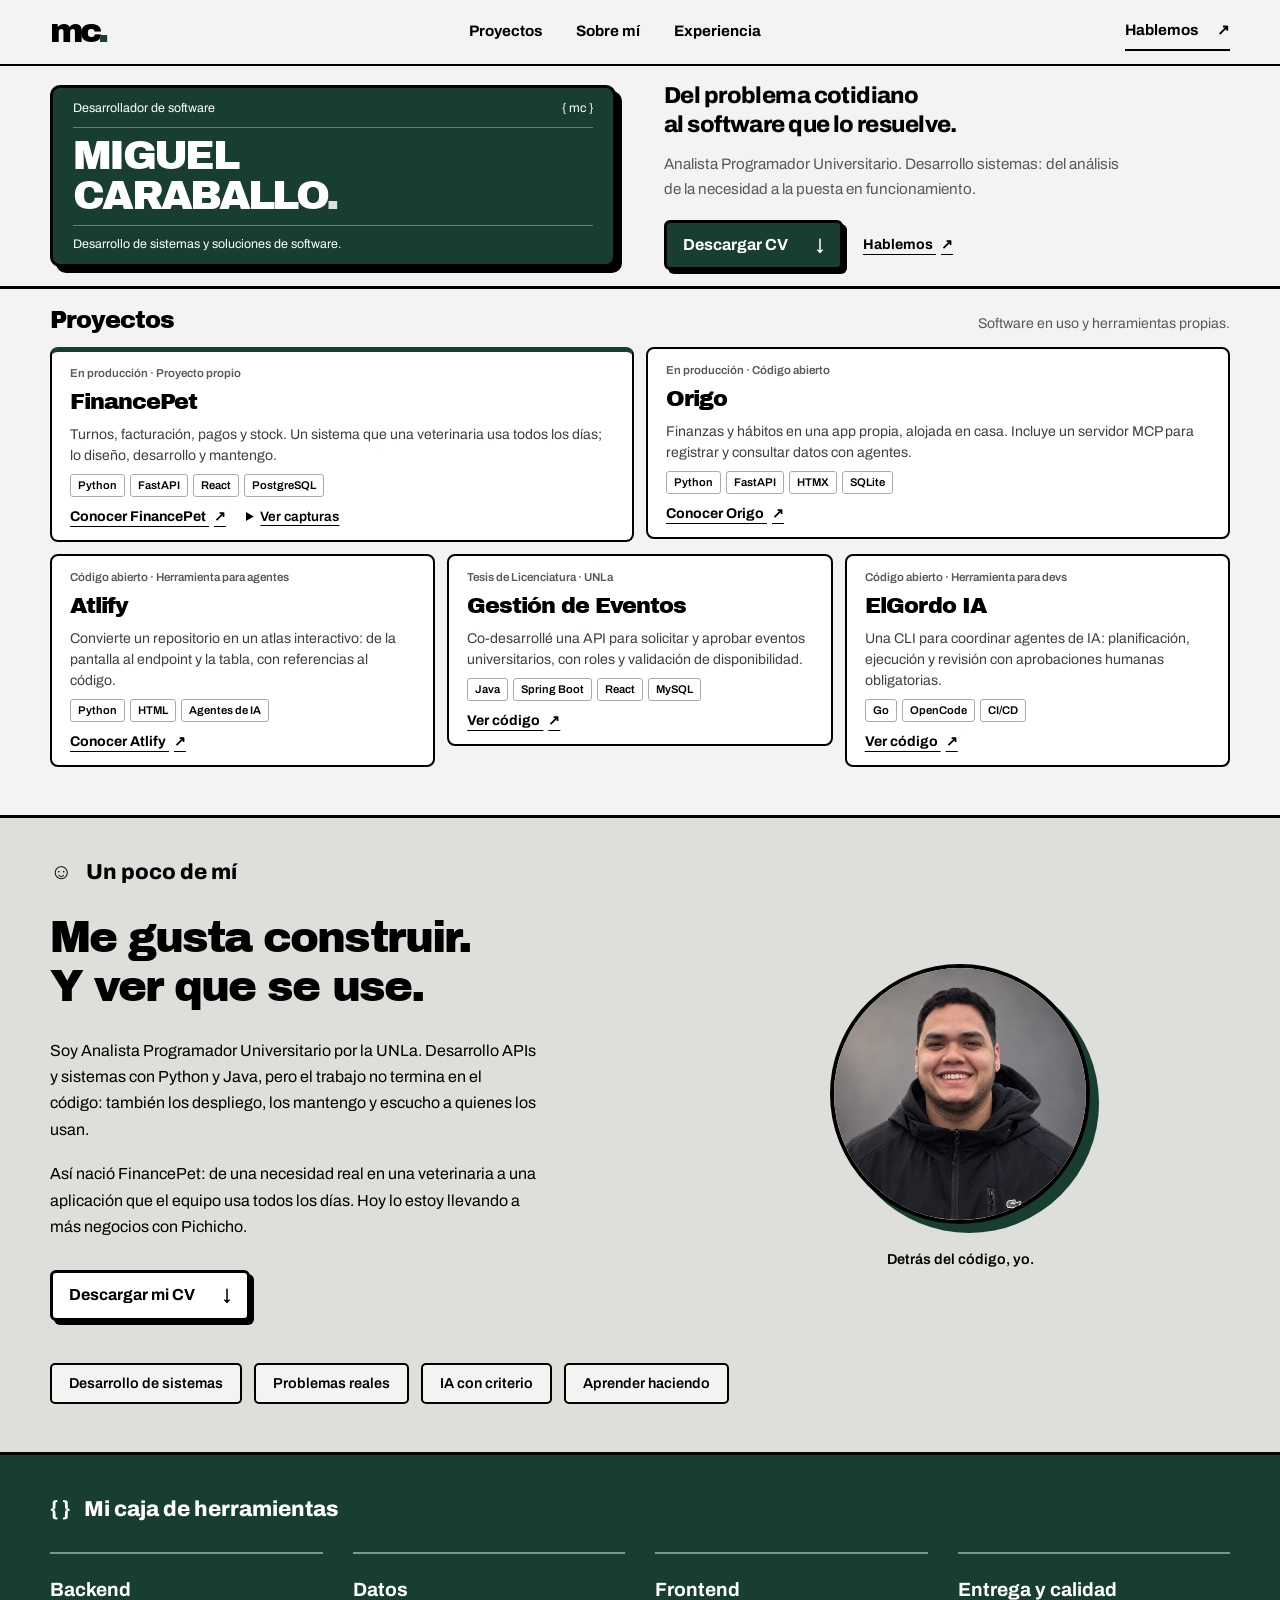
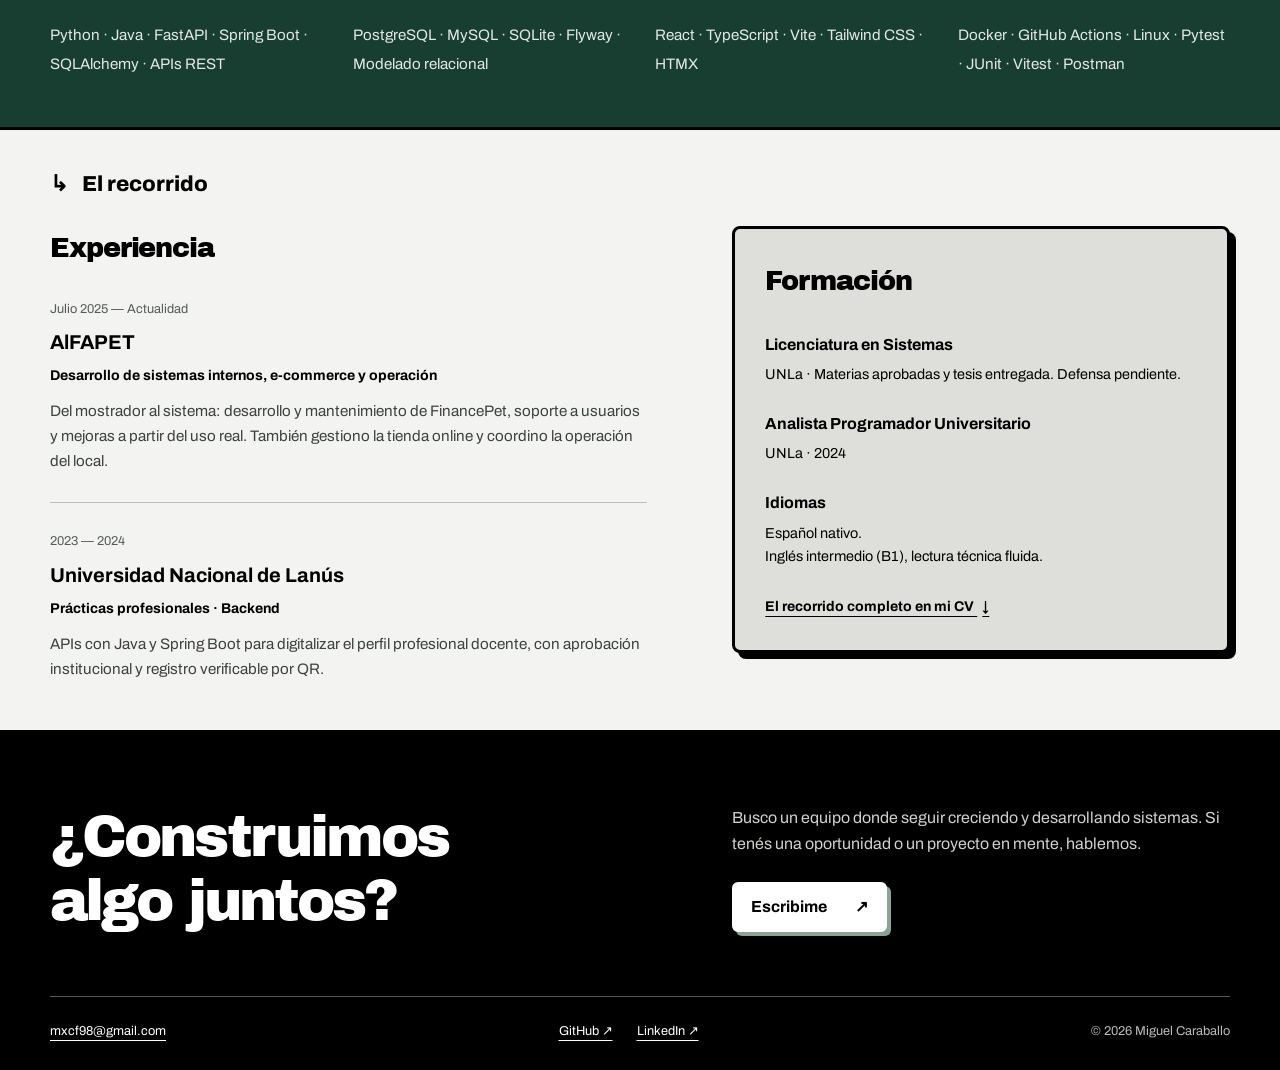
==== commit 895750b3: "Enlazar la presentación pública de FinancePet" ====
--- a/index.html
+++ b/index.html
@@ -127,8 +127,8 @@
                 <div class="project-actions">
                   <a
                     class="text-link"
-                    href="mailto:mxcf98@gmail.com?subject=Quiero%20conocer%20FinancePet"
-                    >Consultar proyecto <span aria-hidden="true">↗</span></a
+                    href="https://financepet.seenode.app/"
+                    >Conocer FinancePet <span aria-hidden="true">↗</span></a
                   >
                   <details class="capture-book">
                     <summary>
